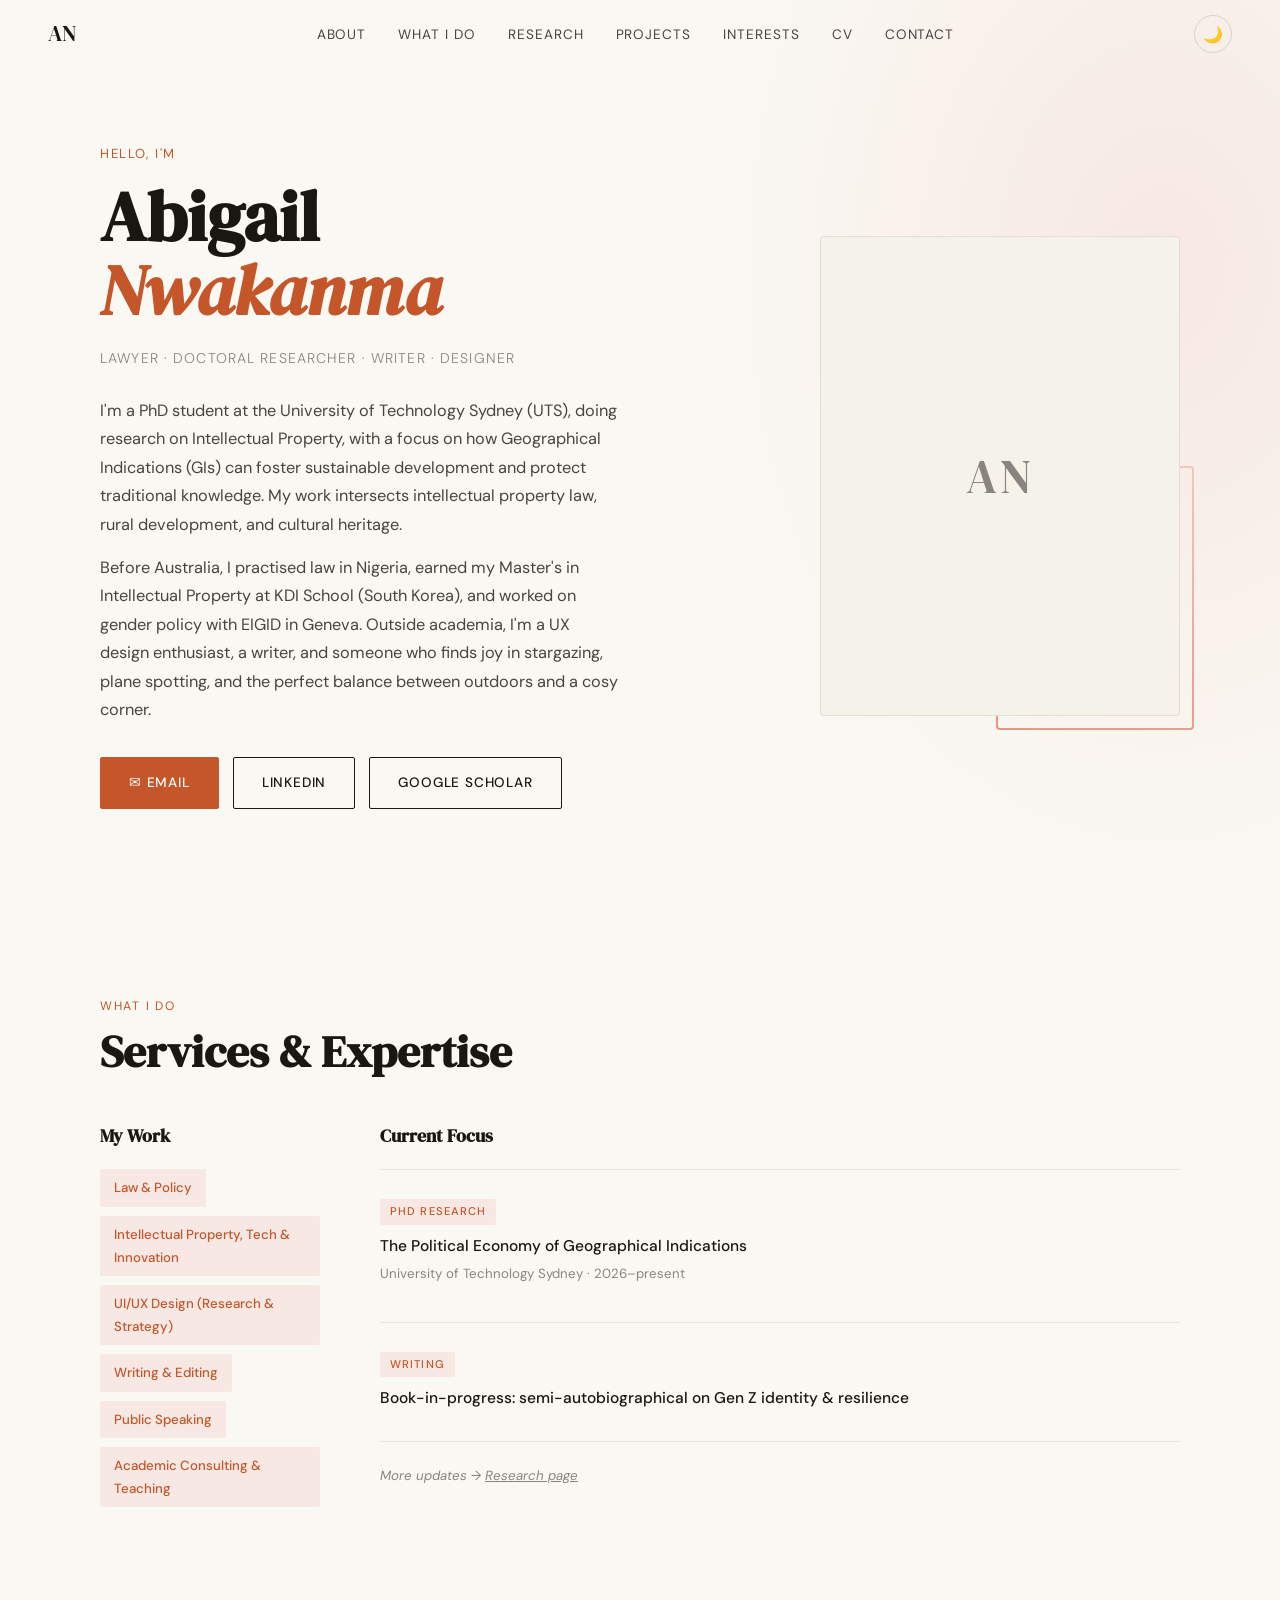
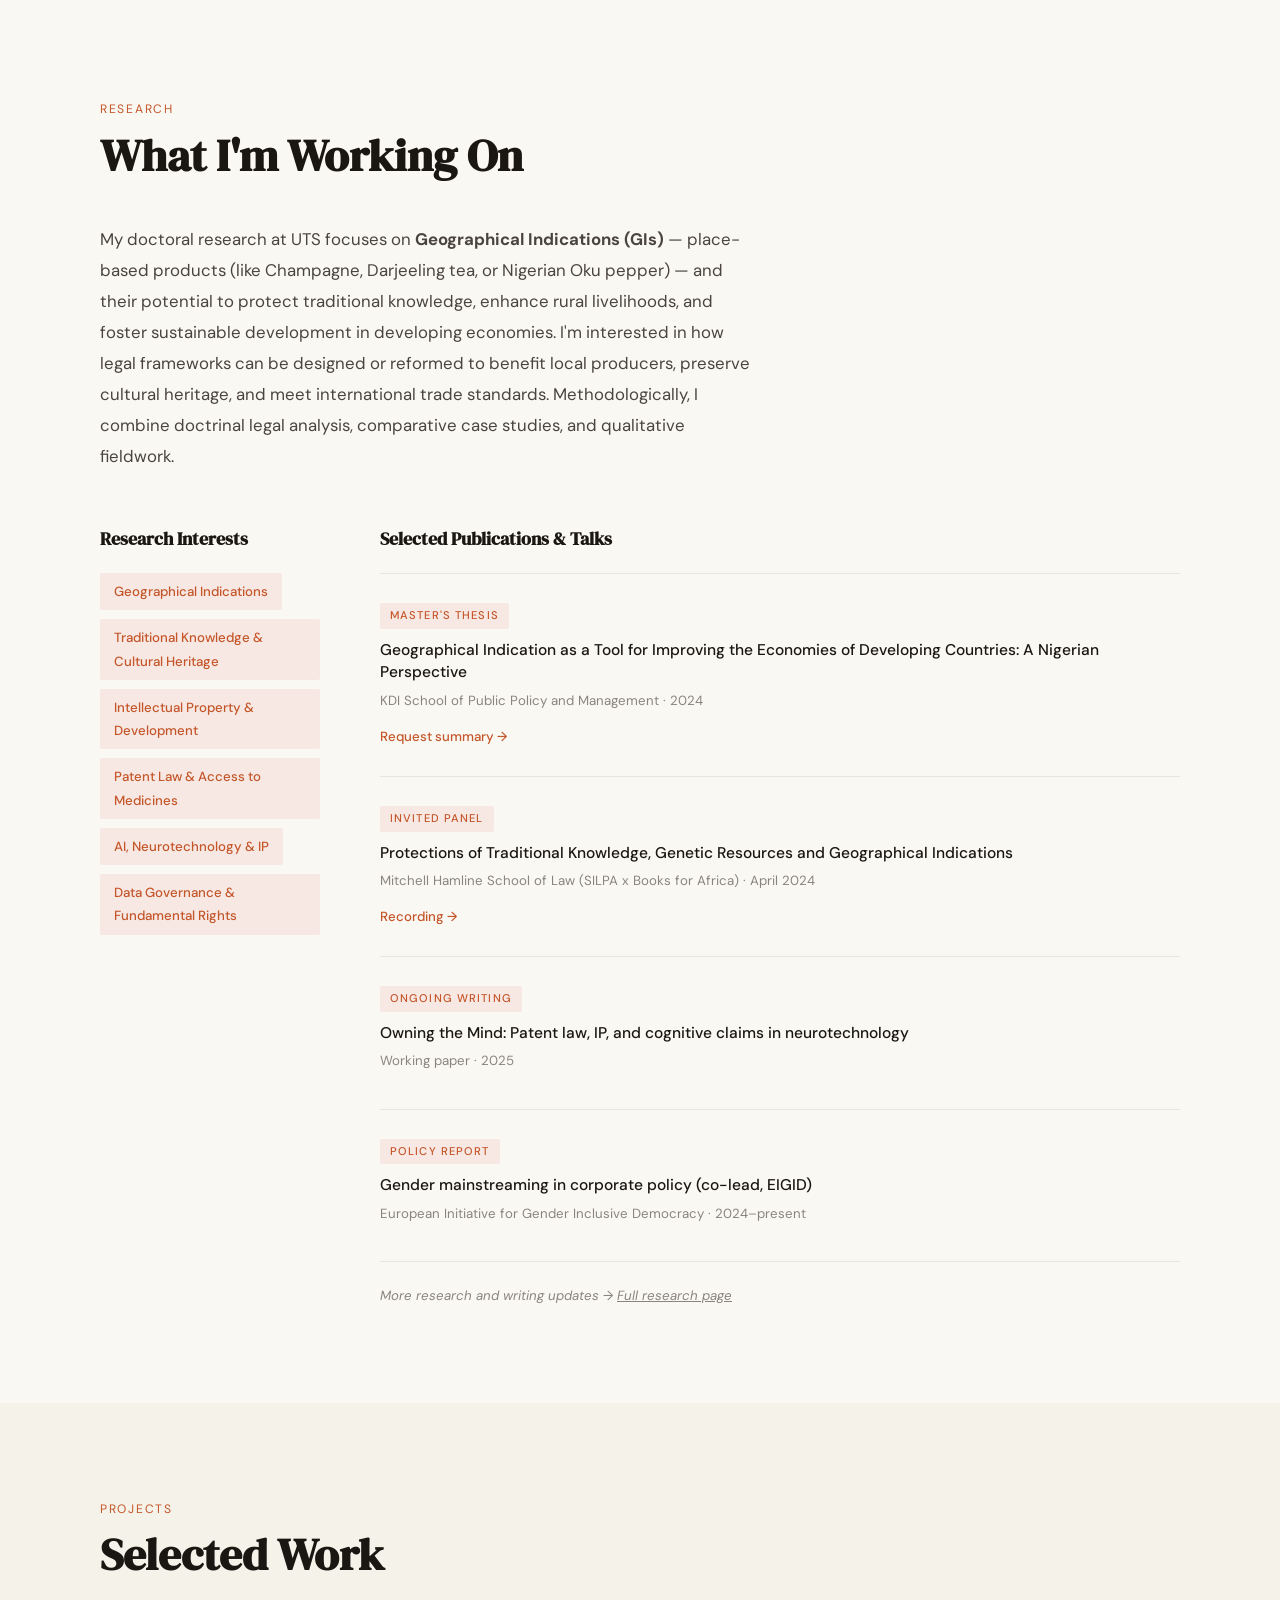
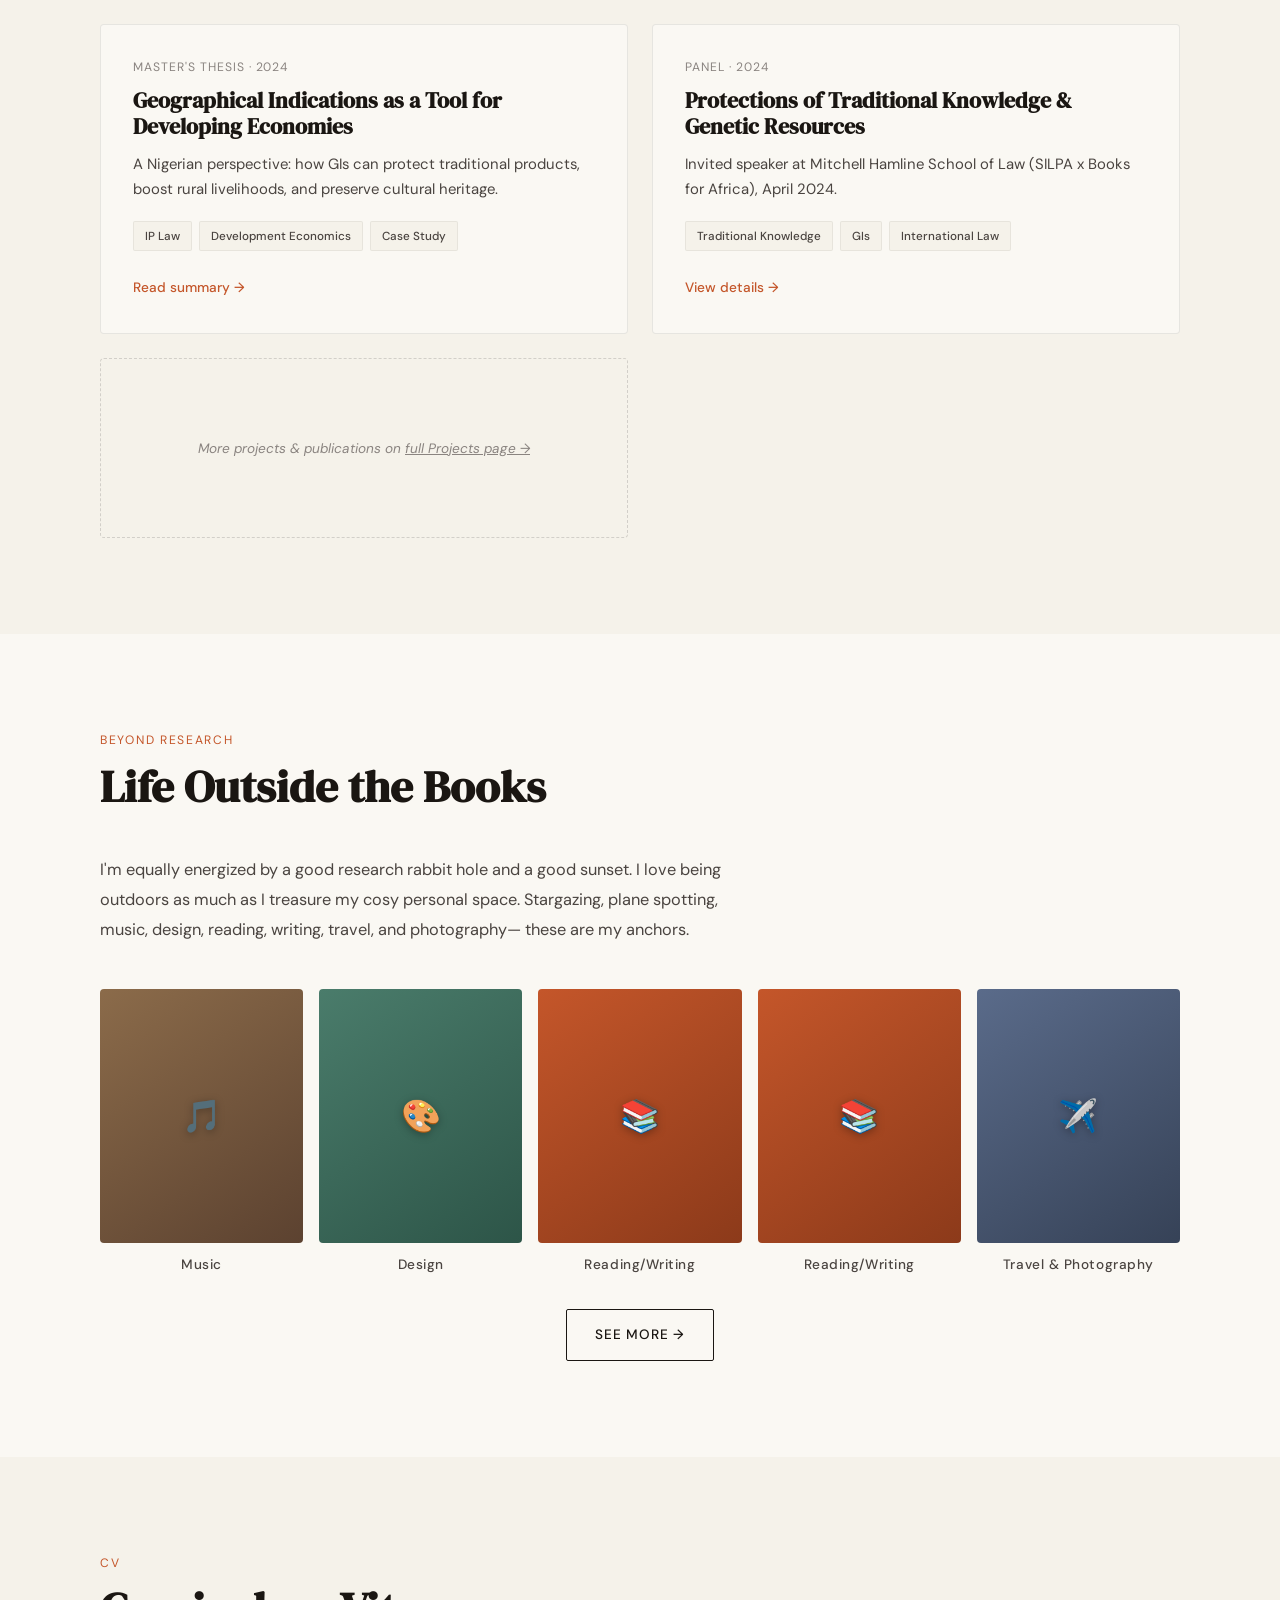
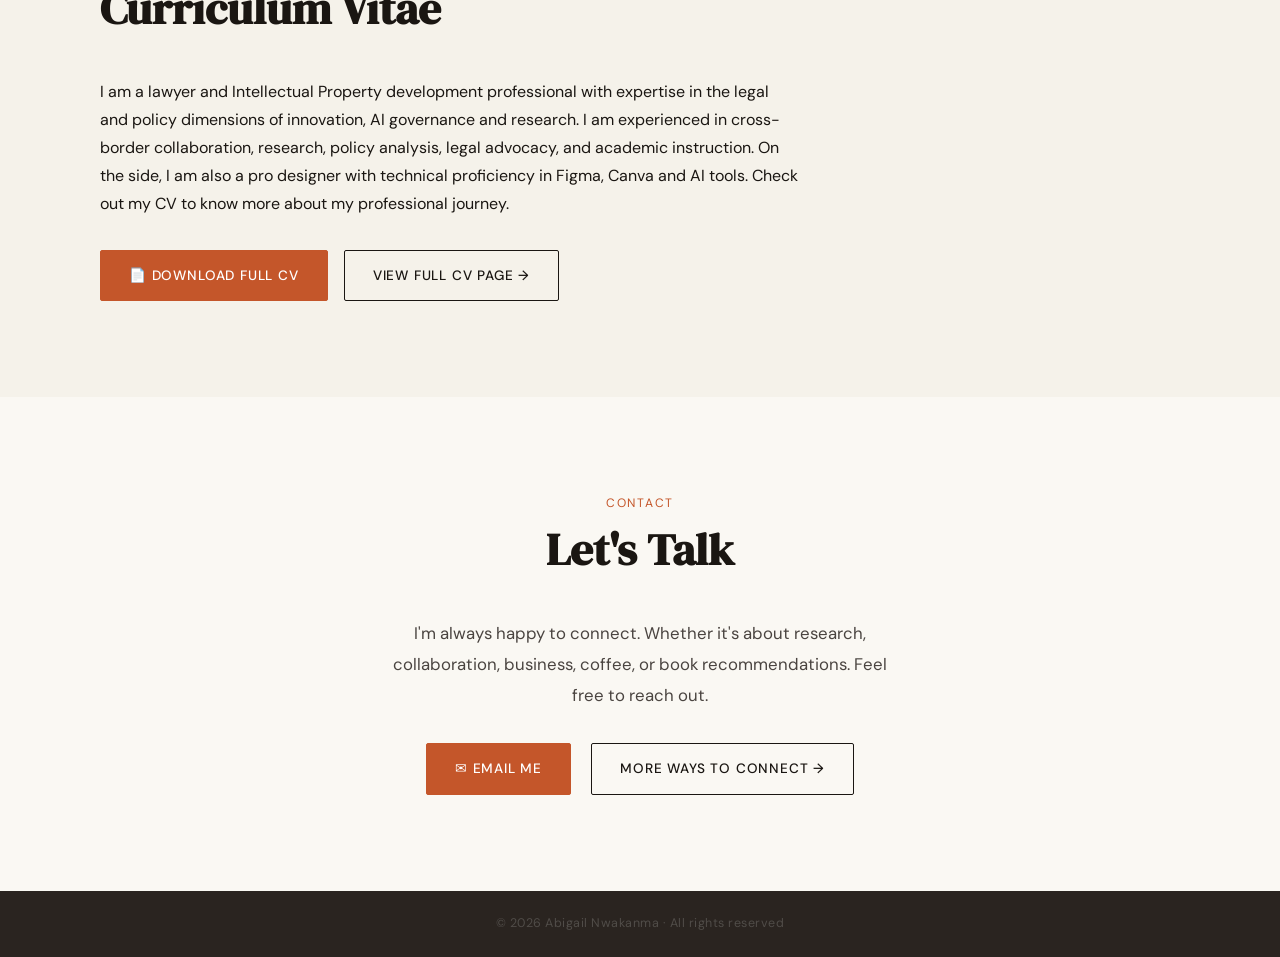
==== index.html @ 2a49f912 "Update index.html" ====
<!DOCTYPE html>
<html lang="en">
<head>
  <meta charset="UTF-8" />
  <meta name="viewport" content="width=device-width, initial-scale=1.0" />
  <title>Abigail Nwakanma</title>
  <meta name="description" content="Abigail Nwakanma — Lawyer and PhD Researcher at University of Technology Sydney.">
  <link rel="stylesheet" href="style.css" />
  <link href="https://fonts.googleapis.com/css2?family=DM+Serif+Display:ital@0;1&family=DM+Sans:wght@300;400;500&display=swap" rel="stylesheet" />
</head>
<body>

  <nav id="navbar">
    <a href="index.html" class="nav-logo">AN</a>
    <ul class="nav-links">
      <li><a href="#about">About</a></li>
      <li><a href="#services">What I Do</a></li>
      <li><a href="#research">Research</a></li>
      <li><a href="#projects">Projects</a></li>
      <li><a href="#interests">Interests</a></li>
      <li><a href="#cv">CV</a></li>
      <li><a href="#contact">Contact</a></li>
    </ul>
    <div class="nav-right">
      <button class="theme-toggle" id="themeToggle" aria-label="Toggle dark mode">
        <span class="theme-icon" id="themeIcon">🌙</span>
      </button>
      <button class="nav-toggle" aria-label="Open menu" onclick="toggleMenu()">
        <span></span><span></span><span></span>
      </button>
    </div>
  </nav>

  <div class="mobile-menu" id="mobileMenu">
    <a href="#about" onclick="toggleMenu()">About</a>
    <a href="#services" onclick="toggleMenu()">What I Do</a>
    <a href="#research" onclick="toggleMenu()">Research</a>
    <a href="#projects" onclick="toggleMenu()">Projects</a>
    <a href="#interests" onclick="toggleMenu()">Interests</a>
    <a href="#cv" onclick="toggleMenu()">CV</a>
    <a href="#contact" onclick="toggleMenu()">Contact</a>
  </div>

  <!-- HERO / ABOUT -->
  <section id="about" class="hero">
    <div class="hero-inner">
      <div class="hero-text">
        <span class="hero-greeting">Hello, I'm</span>
        <h1 class="hero-name">Abigail<br><em>Nwakanma</em></h1>
        <p class="hero-roles">Lawyer · Doctoral Researcher · Writer · Designer</p>
        <p class="hero-bio">
          I'm a PhD student at the University of Technology Sydney (UTS), doing research on 
          Intellectual Property, with a focus on how Geographical Indications (GIs) can foster sustainable
          development and protect traditional knowledge. My work intersects intellectual property law, 
          rural development, and cultural heritage.
        </p>
        <p class="hero-bio">
          Before Australia, I practised law in Nigeria, earned my Master's in Intellectual Property
          at KDI School (South Korea), and worked on gender policy with EIGID in Geneva. 
          Outside academia, I'm a UX design enthusiast, a writer, and someone who finds joy in 
          stargazing, plane spotting, and the perfect balance between outdoors and a cosy corner.
        </p>
        <div class="hero-cta">
          <a href="mailto:abigailnwakanma5@gmail.com" class="btn-primary">✉ Email</a>
          <a href="https://www.linkedin.com/in/abigail-nwakanma" target="_blank" class="btn-secondary">LinkedIn</a>
          <a href="https://scholar.google.com" target="_blank" class="btn-secondary">Google Scholar</a>
        </div>
      </div>
      <div class="hero-photo">
        <div class="photo-frame">
          <img src="images/profile.jpg" alt="Abigail Nwakanma" onerror="this.style.display='none'" />
          <div class="photo-placeholder">AN</div>
        </div>
        <div class="photo-accent"></div>
      </div>
    </div>
  </section>

  <!-- WHAT I DO (SERVICES) -->
  <section id="services" class="section fade-in">
    <div class="container">
      <div class="section-label">What I Do</div>
      <h2 class="section-title">Services &amp; Expertise</h2>
      <div class="research-grid">
        <div class="research-interests">
          <h3>My Work</h3>
          <ul class="tag-list">
            <li>Law &amp; Policy</li>
            <li>Intellectual Property, Tech &amp; Innovation</li>
            <li>UI/UX Design (Research &amp; Strategy)</li>
            <li>Writing &amp; Editing</li>
            <li>Public Speaking</li>
            <li>Academic Consulting &amp; Teaching</li>
          </ul>
        </div>
        <div class="publications">
          <h3>Current Focus</h3>
          <div class="pub-item">
            <span class="pub-type">PhD Research</span>
            <h4>The Political Economy of Geographical Indications</h4>
            <p class="pub-meta">University of Technology Sydney · 2026–present</p>
          </div>
          <div class="pub-item">
            <span class="pub-type">Writing</span>
            <h4>Book-in-progress: semi-autobiographical on Gen Z identity &amp; resilience</h4>
          </div>
          <p class="pub-note">More updates → <a href="research.html">Research page</a></p>
        </div>
      </div>
    </div>
  </section>

  <!-- RESEARCH -->
  <section id="research" class="section fade-in">
    <div class="container">
      <div class="section-label">Research</div>
      <h2 class="section-title">What I'm Working On</h2>
      <div class="research-intro">
        <p>My doctoral research at UTS focuses on <strong>Geographical Indications (GIs)</strong> — place-based products (like Champagne, Darjeeling tea, or Nigerian Oku pepper) — and their potential to protect traditional knowledge, enhance rural livelihoods, and foster sustainable development in developing economies.
          I'm interested in how legal frameworks can be designed or reformed to benefit local producers, preserve cultural heritage, and meet international trade standards. Methodologically, I combine doctrinal legal analysis, comparative case studies, and qualitative fieldwork.</p>
      </div>
      <div class="research-grid">
        <div class="research-interests">
          <h3>Research Interests</h3>
          <ul class="tag-list">
            <li>Geographical Indications</li>
            <li>Traditional Knowledge & Cultural Heritage</li>
            <li>Intellectual Property & Development</li>
            <li>Patent Law & Access to Medicines</li>
            <li>AI, Neurotechnology & IP</li>
            <li>Data Governance & Fundamental Rights</li>
          </ul>
        </div>
        <div class="publications">
          <h3>Selected Publications & Talks</h3>
          <div class="pub-item">
            <span class="pub-type">Master's Thesis</span>
            <h4>Geographical Indication as a Tool for Improving the Economies of Developing Countries: A Nigerian Perspective</h4>
            <p class="pub-meta">KDI School of Public Policy and Management · 2024</p>
            <a href="#" class="pub-link">Request summary →</a>
          </div>
          <div class="pub-item">
            <span class="pub-type">Invited Panel</span>
            <h4>Protections of Traditional Knowledge, Genetic Resources and Geographical Indications</h4>
            <p class="pub-meta">Mitchell Hamline School of Law (SILPA x Books for Africa) · April 2024</p>
            <a href="#" class="pub-link">Recording →</a>
          </div>
          <div class="pub-item">
            <span class="pub-type">Ongoing Writing</span>
            <h4>Owning the Mind: Patent law, IP, and cognitive claims in neurotechnology</h4>
            <p class="pub-meta">Working paper · 2025</p>
          </div>
          <div class="pub-item">
            <span class="pub-type">Policy Report</span>
            <h4>Gender mainstreaming in corporate policy (co-lead, EIGID)</h4>
            <p class="pub-meta">European Initiative for Gender Inclusive Democracy · 2024–present</p>
          </div>
          <p class="pub-note">More research and writing updates → <a href="research.html">Full research page</a></p>
        </div>
      </div>
    </div>
  </section>

  <!-- PROJECTS -->
  <section id="projects" class="section section-alt fade-in">
    <div class="container">
      <div class="section-label">Projects</div>
      <h2 class="section-title">Selected Work</h2>
      <div class="projects-grid">
        <div class="project-card">
          <div class="project-meta">Master's Thesis · 2024</div>
          <h3 class="project-title">Geographical Indications as a Tool for Developing Economies</h3>
          <p class="project-desc">A Nigerian perspective: how GIs can protect traditional products, boost rural livelihoods, and preserve cultural heritage.</p>
          <div class="project-tags"><span>IP Law</span><span>Development Economics</span><span>Case Study</span></div>
          <a href="projects.html" class="project-link">Read summary →</a>
        </div>
        <div class="project-card">
          <div class="project-meta">Panel · 2024</div>
          <h3 class="project-title">Protections of Traditional Knowledge &amp; Genetic Resources</h3>
          <p class="project-desc">Invited speaker at Mitchell Hamline School of Law (SILPA x Books for Africa), April 2024.</p>
          <div class="project-tags"><span>Traditional Knowledge</span><span>GIs</span><span>International Law</span></div>
          <a href="projects.html" class="project-link">View details →</a>
        </div>
        <div class="project-card project-card-ghost">
          <div class="project-ghost-inner">More projects & publications on <a href="projects.html">full Projects page →</a></div>
        </div>
      </div>
    </div>
  </section>

  <!-- INTERESTS (4 cards + See more button) -->
  <section id="interests" class="section fade-in">
    <div class="container">
      <div class="section-label">Beyond Research</div>
      <h2 class="section-title">Life Outside the Books</h2>
      <p class="beyond-intro">
        I'm equally energized by a good research rabbit hole and a good sunset. 
        I love being outdoors as much as I treasure my cosy personal space. 
        Stargazing, plane spotting, music, design, reading, writing, travel, and photography— 
        these are my anchors.
      </p>
      <div class="interests-grid" style="margin-top: 32px;">
        <a href="interests.html" class="interest-card">
          <div class="interest-img" style="background: linear-gradient(145deg,#8B6B4A,#5C4230);"><span class="interest-emoji">🎵</span></div>
          <span class="interest-label">Music</span>
        </a>
        <a href="interests.html" class="interest-card">
          <div class="interest-img" style="background: linear-gradient(145deg,#4A7C6B,#2D5548);"><span class="interest-emoji">🎨</span></div>
          <span class="interest-label">Design</span>
        </a>
        <a href="interests.html" class="interest-card">
          <div class="interest-img" style="background: linear-gradient(145deg,#C4562A,#8C3A1A);"><span class="interest-emoji">📚</span></div>
          <span class="interest-label">Reading/Writing</span>
        </a>
        <a href="interests.html" class="interest-card">
          <div class="interest-img" style="background: linear-gradient(145deg,#C4562A,#8C3A1A);"><span class="interest-emoji">📚</span></div>
          <span class="interest-label">Reading/Writing</span>
        </a>
        <a href="interests.html" class="interest-card">
          <div class="interest-img" style="background: linear-gradient(145deg,#5A6B8A,#364257);"><span class="interest-emoji">✈️</span></div>
          <span class="interest-label">Travel &amp; Photography</span>
        </a>
      </div>
      <div style="text-align: center; margin-top: 32px;">
        <a href="interests.html" class="btn-secondary">See more →</a>
      </div>
    </div>
  </section>

  <!-- CV SECTION (with constrained text, left-aligned) -->
  <section id="cv" class="section section-alt fade-in">
    <div class="container">
      <div class="section-label">CV</div>
      <h2 class="section-title">Curriculum Vitae</h2>
      <div style="max-width: 700px;">
        <p>I am a lawyer and Intellectual Property development professional with expertise in the legal and policy dimensions of innovation, AI governance and research. I am experienced in cross-border collaboration, research, policy analysis, legal advocacy, and academic instruction. On the side, I am also a pro designer with technical proficiency in Figma, Canva and AI tools. Check out my CV to know more about my professional journey.</p>
      </div>
      <div style="display:flex; gap:16px; flex-wrap:wrap; margin-top: 32px;">
        <a href="Nwakanma_Abigail_Comprehensive Academic CV.pdf" class="btn-primary" target="_blank">📄 Download Full CV</a>
        <a href="cv.html" class="btn-secondary">View Full CV page →</a>
      </div>
    </div>
  </section>

  <!-- CONTACT (simplified: Email button + See more) -->
  <section id="contact" class="section fade-in">
    <div class="container" style="max-width: 700px; text-align: center;">
      <div class="section-label">Contact</div>
      <h2 class="section-title">Let's Talk</h2>
      <p class="contact-intro" style="color: var(--ink-soft); max-width: 500px; margin: 0 auto 32px auto;">
        I'm always happy to connect. Whether it's about research, collaboration, business, coffee, or book recommendations.
        Feel free to reach out.
      </p>
      <div style="display: flex; gap: 20px; justify-content: center; flex-wrap: wrap;">
        <a href="mailto:abigailnwakanma5@gmail.com" class="btn-primary">✉ Email me</a>
        <a href="contact.html" class="btn-secondary">More ways to connect →</a>
      </div>
    </div>
  </section>

  <footer>
    <p>© 2026 Abigail Nwakanma · All rights reserved</p>
  </footer>

  <script src="script.js"></script>
</body>
</html>
---- style.css ----
/* =====================================================
   Abigail Nwakanma — Personal Website
   Style: Refined editorial, warm & confident
   Fonts: DM Serif Display + DM Sans
   ===================================================== */

/* --- Reset & Variables --- */
*, *::before, *::after { box-sizing: border-box; margin: 0; padding: 0; }

:root {
  --cream:        #FAF8F3;
  --warm-white:   #F5F2EA;
  --ink:          #1A1612;
  --ink-soft:     #4A4440;
  --ink-muted:    #8A8480;
  --accent:       #C4562A;
  --accent-light: #E8856A;
  --accent-pale:  #F7E8E3;
  --dark:         #16120F;
  --dark-soft:    #2A2420;
  --font-display: 'DM Serif Display', Georgia, serif;
  --font-body:    'DM Sans', sans-serif;
  --max-w:        1080px;
  --nav-h:        68px;
  --side-pad:     48px;
}

html { scroll-behavior: smooth; }

body {
  font-family: var(--font-body);
  background: var(--cream);
  color: var(--ink);
  font-size: 16px;
  line-height: 1.75;
  -webkit-font-smoothing: antialiased;
}

img { display: block; max-width: 100%; }
a   { color: inherit; }

/* --- Navigation --- */
#navbar {
  position: fixed;
  top: 0; left: 0; right: 0;
  height: var(--nav-h);
  display: flex;
  align-items: center;
  justify-content: space-between;
  padding: 0 var(--side-pad);
  z-index: 200;
  transition: background .3s, box-shadow .3s;
}
#navbar.scrolled {
  background: rgba(250,248,243,0.96);
  backdrop-filter: blur(8px);
  box-shadow: 0 1px 0 rgba(0,0,0,0.08);
}

.nav-logo {
  font-family: var(--font-display);
  font-size: 1.35rem;
  color: var(--ink);
  text-decoration: none;
  letter-spacing: .02em;
  flex-shrink: 0;
}

.nav-links {
  list-style: none;
  display: flex;
  gap: 32px;
}
.nav-links a {
  text-decoration: none;
  color: var(--ink-soft);
  font-size: .85rem;
  font-weight: 400;
  letter-spacing: .07em;
  text-transform: uppercase;
  transition: color .2s;
}
.nav-links a:hover { color: var(--accent); }

/* nav-right groups theme toggle + hamburger */
.nav-right {
  display: flex;
  align-items: center;
  gap: 8px;
}

/* Theme toggle button */
.theme-toggle {
  background: none;
  border: 1px solid rgba(0,0,0,0.12);
  border-radius: 20px;
  width: 38px;
  height: 38px;
  display: flex;
  align-items: center;
  justify-content: center;
  cursor: pointer;
  font-size: 1rem;
  transition: border-color .2s, background .2s, transform .2s;
  flex-shrink: 0;
}
.theme-toggle:hover {
  border-color: var(--accent);
  background: var(--accent-pale);
  transform: rotate(12deg);
}

/* Hamburger button */
.nav-toggle {
  display: none;
  flex-direction: column;
  gap: 5px;
  background: none;
  border: none;
  cursor: pointer;
  padding: 4px;
}
.nav-toggle span {
  display: block;
  width: 22px;
  height: 2px;
  background: var(--ink);
  border-radius: 2px;
  transition: transform .2s, opacity .2s;
}

/* Mobile dropdown */
.mobile-menu {
  display: none;
  position: fixed;
  top: var(--nav-h);
  left: 0; right: 0;
  background: rgba(250,248,243,0.98);
  backdrop-filter: blur(8px);
  padding: 20px var(--side-pad) 28px;
  border-bottom: 1px solid rgba(0,0,0,0.08);
  z-index: 199;
  flex-direction: column;
  gap: 18px;
  box-shadow: 0 8px 24px rgba(0,0,0,0.06);
}
.mobile-menu.open { display: flex; }
.mobile-menu a {
  text-decoration: none;
  color: var(--ink);
  font-size: 1rem;
  font-weight: 400;
  letter-spacing: .06em;
  text-transform: uppercase;
}

/* --- Hero --- */
.hero {
  min-height: 100vh;
  padding: calc(var(--nav-h) + 64px) var(--side-pad) 80px;
  display: flex;
  flex-direction: column;
  justify-content: center;
  position: relative;
  overflow: hidden;
}
.hero::before {
  content: '';
  position: absolute;
  top: 0; right: 0;
  width: 45%;
  height: 100%;
  background: radial-gradient(ellipse at 80% 30%, var(--accent-pale) 0%, transparent 68%);
  pointer-events: none;
}

.hero-inner {
  max-width: var(--max-w);
  margin: 0 auto;
  width: 100%;
  display: grid;
  grid-template-columns: 1fr 360px;
  gap: 72px;
  align-items: center;
  position: relative;
}

.hero-greeting {
  display: block;
  font-size: .82rem;
  font-weight: 400;
  letter-spacing: .12em;
  text-transform: uppercase;
  color: var(--accent);
  margin-bottom: 14px;
}
.hero-name {
  font-family: var(--font-display);
  font-size: clamp(2.8rem, 5.5vw, 5rem);
  line-height: 1.05;
  color: var(--ink);
  margin-bottom: 18px;
}
.hero-name em {
  font-style: italic;
  color: var(--accent);
}
.hero-roles {
  font-size: .88rem;
  font-weight: 300;
  letter-spacing: .08em;
  text-transform: uppercase;
  color: var(--ink-muted);
  margin-bottom: 26px;
}
.hero-bio {
  font-size: 1.02rem;
  color: var(--ink-soft);
  max-width: 520px;
  margin-bottom: 14px;
}
.hero-cta {
  display: flex;
  gap: 14px;
  margin-top: 32px;
  flex-wrap: wrap;
}

.btn-primary, .btn-secondary {
  display: inline-block;
  padding: 13px 28px;
  font-family: var(--font-body);
  font-size: .85rem;
  font-weight: 500;
  letter-spacing: .06em;
  text-transform: uppercase;
  text-decoration: none;
  border-radius: 2px;
  transition: background .2s, color .2s, transform .2s;
  white-space: nowrap;
}
.btn-primary {
  background: var(--accent);
  color: #fff;
  border: 1px solid var(--accent);
}
.btn-primary:hover  { background: var(--ink); border-color: var(--ink); transform: translateY(-1px); }
.btn-secondary {
  background: transparent;
  color: var(--ink);
  border: 1px solid var(--ink);
}
.btn-secondary:hover { background: var(--ink); color: var(--cream); transform: translateY(-1px); }

/* Photo */
.hero-photo { position: relative; }
.photo-frame {
  width: 100%;
  aspect-ratio: 3/4;
  border-radius: 4px;
  overflow: hidden;
  background: var(--warm-white);
  border: 1px solid rgba(0,0,0,0.08);
  position: relative;
}
.photo-frame img {
  width: 100%; height: 100%;
  object-fit: cover;
  position: absolute; inset: 0;
}
.photo-placeholder {
  position: absolute; inset: 0;
  display: flex;
  align-items: center;
  justify-content: center;
  font-family: var(--font-display);
  font-size: 3rem;
  color: var(--ink-muted);
  letter-spacing: .06em;
}
.photo-accent {
  position: absolute;
  bottom: -14px; right: -14px;
  width: 55%; height: 55%;
  border: 2px solid var(--accent-light);
  border-radius: 4px;
  z-index: -1;
  pointer-events: none;
}

/* --- Sections shared --- */
.section     { padding: 96px var(--side-pad); }
.section-alt { background: var(--warm-white); }
.section-dark{ background: var(--dark); }

.container {
  max-width: var(--max-w);
  margin: 0 auto;
  width: 100%;
}

.section-label {
  font-size: .76rem;
  font-weight: 400;
  letter-spacing: .14em;
  text-transform: uppercase;
  color: var(--accent);
  margin-bottom: 10px;
}
.section-label.light { color: var(--accent-light); }

.section-title {
  font-family: var(--font-display);
  font-size: clamp(1.9rem, 3.5vw, 3rem);
  line-height: 1.1;
  margin-bottom: 44px;
  color: var(--ink);
}
.section-title.light { color: var(--cream); }

/* --- Research --- */
.research-intro p {
  font-size: 1.05rem;
  color: var(--ink-soft);
  max-width: 660px;
  margin-bottom: 52px;
  line-height: 1.85;
}
.research-grid {
  display: grid;
  grid-template-columns: 220px 1fr;
  gap: 60px;
  align-items: start;
}
.research-interests h3,
.publications h3 {
  font-family: var(--font-display);
  font-size: 1.1rem;
  margin-bottom: 18px;
  color: var(--ink);
}
.tag-list {
  list-style: none;
  display: flex;
  flex-direction: column;
  gap: 9px;
}
.tag-list li {
  display: inline-block;
  padding: 7px 14px;
  background: var(--accent-pale);
  color: var(--accent);
  font-size: .83rem;
  font-weight: 500;
  border-radius: 2px;
  width: fit-content;
}
.pub-item {
  padding: 26px 0;
  border-bottom: 1px solid rgba(0,0,0,0.08);
}
.pub-item:first-of-type { border-top: 1px solid rgba(0,0,0,0.08); }
.pub-type {
  display: inline-block;
  font-size: .7rem;
  font-weight: 500;
  letter-spacing: .1em;
  text-transform: uppercase;
  color: var(--accent);
  background: var(--accent-pale);
  padding: 3px 10px;
  border-radius: 2px;
  margin-bottom: 10px;
}
.pub-item h4 {
  font-size: .97rem;
  font-weight: 500;
  margin-bottom: 5px;
  line-height: 1.45;
}
.pub-meta  { font-size: .83rem; color: var(--ink-muted); margin-bottom: 10px; }
.pub-link  { font-size: .83rem; color: var(--accent); text-decoration: none; font-weight: 500; transition: color .2s; }
.pub-link:hover { color: var(--ink); }
.pub-note  { font-size: .83rem; color: var(--ink-muted); font-style: italic; margin-top: 22px; }

/* --- Projects --- */
.projects-grid {
  display: grid;
  grid-template-columns: repeat(2, 1fr);
  gap: 24px;
}
.project-card {
  background: var(--cream);
  border: 1px solid rgba(0,0,0,0.08);
  border-radius: 4px;
  padding: 32px;
  transition: transform .25s, box-shadow .25s;
}
.project-card:hover {
  transform: translateY(-4px);
  box-shadow: 0 14px 40px rgba(0,0,0,0.08);
}
.project-meta  { font-size: .76rem; letter-spacing: .08em; text-transform: uppercase; color: var(--ink-muted); margin-bottom: 10px; }
.project-title { font-family: var(--font-display); font-size: 1.35rem; line-height: 1.2; margin-bottom: 12px; color: var(--ink); }
.project-desc  { font-size: .93rem; color: var(--ink-soft); line-height: 1.72; margin-bottom: 18px; }
.project-tags  { display: flex; flex-wrap: wrap; gap: 7px; margin-bottom: 22px; }
.project-tags span {
  font-size: .73rem;
  font-weight: 500;
  padding: 4px 11px;
  background: var(--warm-white);
  color: var(--ink-soft);
  border-radius: 2px;
  border: 1px solid rgba(0,0,0,0.06);
}
.project-link { font-size: .85rem; color: var(--accent); text-decoration: none; font-weight: 500; transition: color .2s; }
.project-link:hover { color: var(--ink); }
.project-card-ghost {
  border: 1px dashed rgba(0,0,0,0.14);
  background: transparent;
  display: flex; align-items: center; justify-content: center;
  min-height: 180px;
}
.project-card-ghost:hover { transform: none; box-shadow: none; }
.project-ghost-inner { font-size: .85rem; color: var(--ink-muted); font-style: italic; }

/* --- Beyond Research --- */
.beyond-intro {
  font-size: 1.02rem;
  color: var(--ink-soft);
  max-width: 660px;
  line-height: 1.85;
  margin-bottom: 14px;
}
.beyond-intro:last-of-type { margin-bottom: 44px; }

.interests-grid {
  display: grid;
  grid-template-columns: repeat(5, 1fr);
  gap: 16px;
}

.interest-card {
  text-decoration: none;
  color: var(--ink);
  display: flex;
  flex-direction: column;
  gap: 10px;
  transition: transform .25s;
}
.interest-card:hover { transform: translateY(-4px); }

.interest-img {
  position: relative;
  width: 100%;
  aspect-ratio: 4/5;
  border-radius: 4px;
  overflow: hidden;
  display: flex;
  align-items: center;
  justify-content: center;
}
.interest-img img {
  position: absolute; inset: 0;
  width: 100%; height: 100%;
  object-fit: cover;
  transition: transform .4s;
}
.interest-card:hover .interest-img img { transform: scale(1.04); }

.interest-emoji {
  font-size: 2rem;
  line-height: 1;
  position: relative;
  z-index: 1;
  filter: drop-shadow(0 2px 4px rgba(0,0,0,.3));
  transition: opacity .3s;
}
.interest-img img:not([style*="display:none"]) ~ .interest-emoji { opacity: 0; }

.interest-label {
  font-size: .85rem;
  font-weight: 500;
  letter-spacing: .04em;
  text-align: center;
  color: var(--ink-soft);
}

/* --- Contact --- */
.contact-container { max-width: 600px; }
.contact-intro {
  font-size: 1.05rem;
  color: #B0A8A0;
  line-height: 1.85;
  margin-bottom: 44px;
}
.contact-links { display: flex; flex-direction: column; gap: 18px; margin-bottom: 44px; }
.contact-item {
  display: flex;
  align-items: center;
  gap: 14px;
  text-decoration: none;
  color: var(--cream);
  font-size: .97rem;
  font-weight: 300;
  letter-spacing: .02em;
  width: fit-content;
  transition: color .2s;
}
.contact-item:hover { color: var(--accent-light); }
.contact-icon {
  display: flex;
  align-items: center;
  justify-content: center;
  width: 38px; height: 38px;
  border: 1px solid rgba(255,255,255,0.15);
  border-radius: 2px;
  font-size: .85rem;
  flex-shrink: 0;
}
.contact-location {
  font-size: .85rem;
  color: #5A5450;
  border-top: 1px solid rgba(255,255,255,0.07);
  padding-top: 28px;
}
.contact-location strong { color: #8A8480; }

/* --- Footer --- */
footer {
  background: var(--dark-soft);
  text-align: center;
  padding: 22px var(--side-pad);
  font-size: .78rem;
  color: #504C48;
  letter-spacing: .04em;
}

/* --- Scroll Fade-In --- */
.fade-in {
  opacity: 0;
  transform: translateY(22px);
  transition: opacity .65s ease, transform .65s ease;
}
.fade-in.visible { opacity: 1; transform: translateY(0); }

/* =====================================================
   RESPONSIVE BREAKPOINTS
   ===================================================== */

@media (max-width: 960px) {
  :root { --side-pad: 36px; }
  .hero-inner { grid-template-columns: 1fr; gap: 40px; }
  .hero-photo { order: -1; max-width: 260px; margin: 0 auto; }
  .hero-bio { max-width: 100%; }
  .research-grid { grid-template-columns: 1fr; gap: 36px; }
  .interests-grid { grid-template-columns: repeat(3, 1fr); }
}

@media (max-width: 680px) {
  :root { --side-pad: 24px; --nav-h: 60px; }
  .nav-links { display: none; }
  .nav-toggle { display: flex; }
  .hero { padding-top: calc(var(--nav-h) + 40px); padding-bottom: 56px; }
  .hero-name { font-size: 2.6rem; }
  .hero-photo { max-width: 200px; }
  .hero-cta { flex-direction: column; }
  .btn-primary, .btn-secondary { text-align: center; width: 100%; max-width: 280px; }
  .section { padding-top: 72px; padding-bottom: 72px; }
  .projects-grid { grid-template-columns: 1fr; }
  .project-card { padding: 24px; }
  .interests-grid { grid-template-columns: repeat(2, 1fr); gap: 14px; }
}

@media (max-width: 400px) {
  :root { --side-pad: 18px; }
  .hero-name { font-size: 2.2rem; }
  .tag-list { flex-direction: row; flex-wrap: wrap; }
  .tag-list li { font-size: .78rem; }
  .interests-grid { grid-template-columns: repeat(2, 1fr); gap: 10px; }
}

/* =====================================================
   DARK MODE
   ===================================================== */

html.dark {
  --cream:        #1A1714;
  --warm-white:   #221F1B;
  --ink:          #F0EDE6;
  --ink-soft:     #C8C4BC;
  --ink-muted:    #7A7670;
  --accent:       #E8856A;
  --accent-light: #F0A88E;
  --accent-pale:  #2E1E17;
  --dark:         #111009;
  --dark-soft:    #1A1612;
}

html.dark #navbar.scrolled { background: rgba(26,23,20,0.96); }
html.dark .mobile-menu { background: rgba(26,23,20,0.98); }
html.dark .theme-toggle { border-color: rgba(255,255,255,0.12); }
html.dark .theme-toggle:hover { background: var(--accent-pale); border-color: var(--accent); }
html.dark .nav-toggle span { background: var(--ink); }
html.dark .hero::before { background: radial-gradient(ellipse at 80% 30%, rgba(200,80,40,0.12) 0%, transparent 68%); }
html.dark .btn-secondary { color: var(--ink); border-color: rgba(240,237,230,0.4); }
html.dark .btn-secondary:hover { background: var(--ink); color: var(--cream); }
html.dark .btn-primary:hover { background: var(--ink); border-color: var(--ink); }
html.dark .photo-frame { border-color: rgba(255,255,255,0.08); }
html.dark .pub-item { border-bottom-color: rgba(255,255,255,0.08); }
html.dark .pub-item:first-of-type { border-top-color: rgba(255,255,255,0.08); }
html.dark .project-card { border-color: rgba(255,255,255,0.08); }
html.dark .project-card:hover { box-shadow: 0 14px 40px rgba(0,0,0,0.4); }
html.dark .project-tags span { border-color: rgba(255,255,255,0.08); }
html.dark .project-card-ghost { border-color: rgba(255,255,255,0.1); }
html.dark .contact-intro { color: #8A8480; }
html.dark footer { color: #3A3630; }

html, body, #navbar, .mobile-menu,
.section, .hero, .project-card,
.theme-toggle, footer {
  transition: background-color .35s ease, color .35s ease, border-color .35s ease;
}
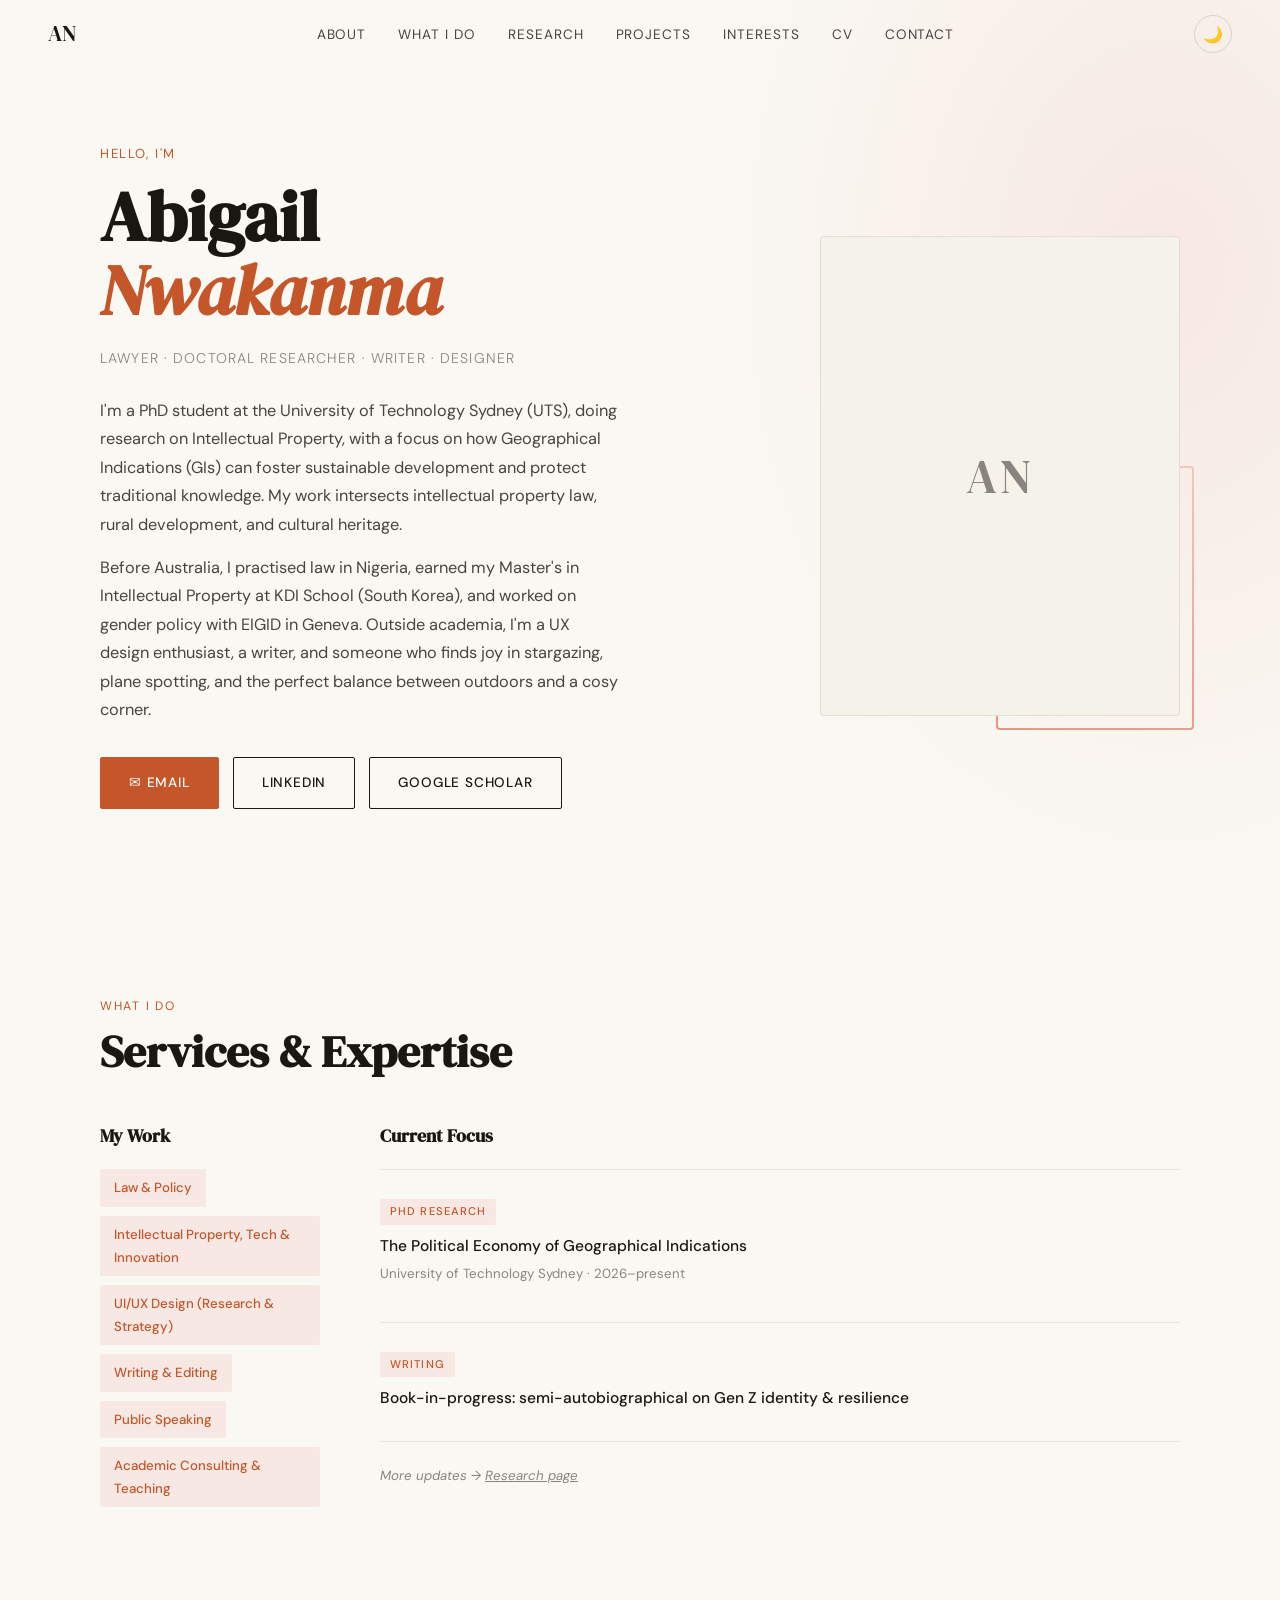
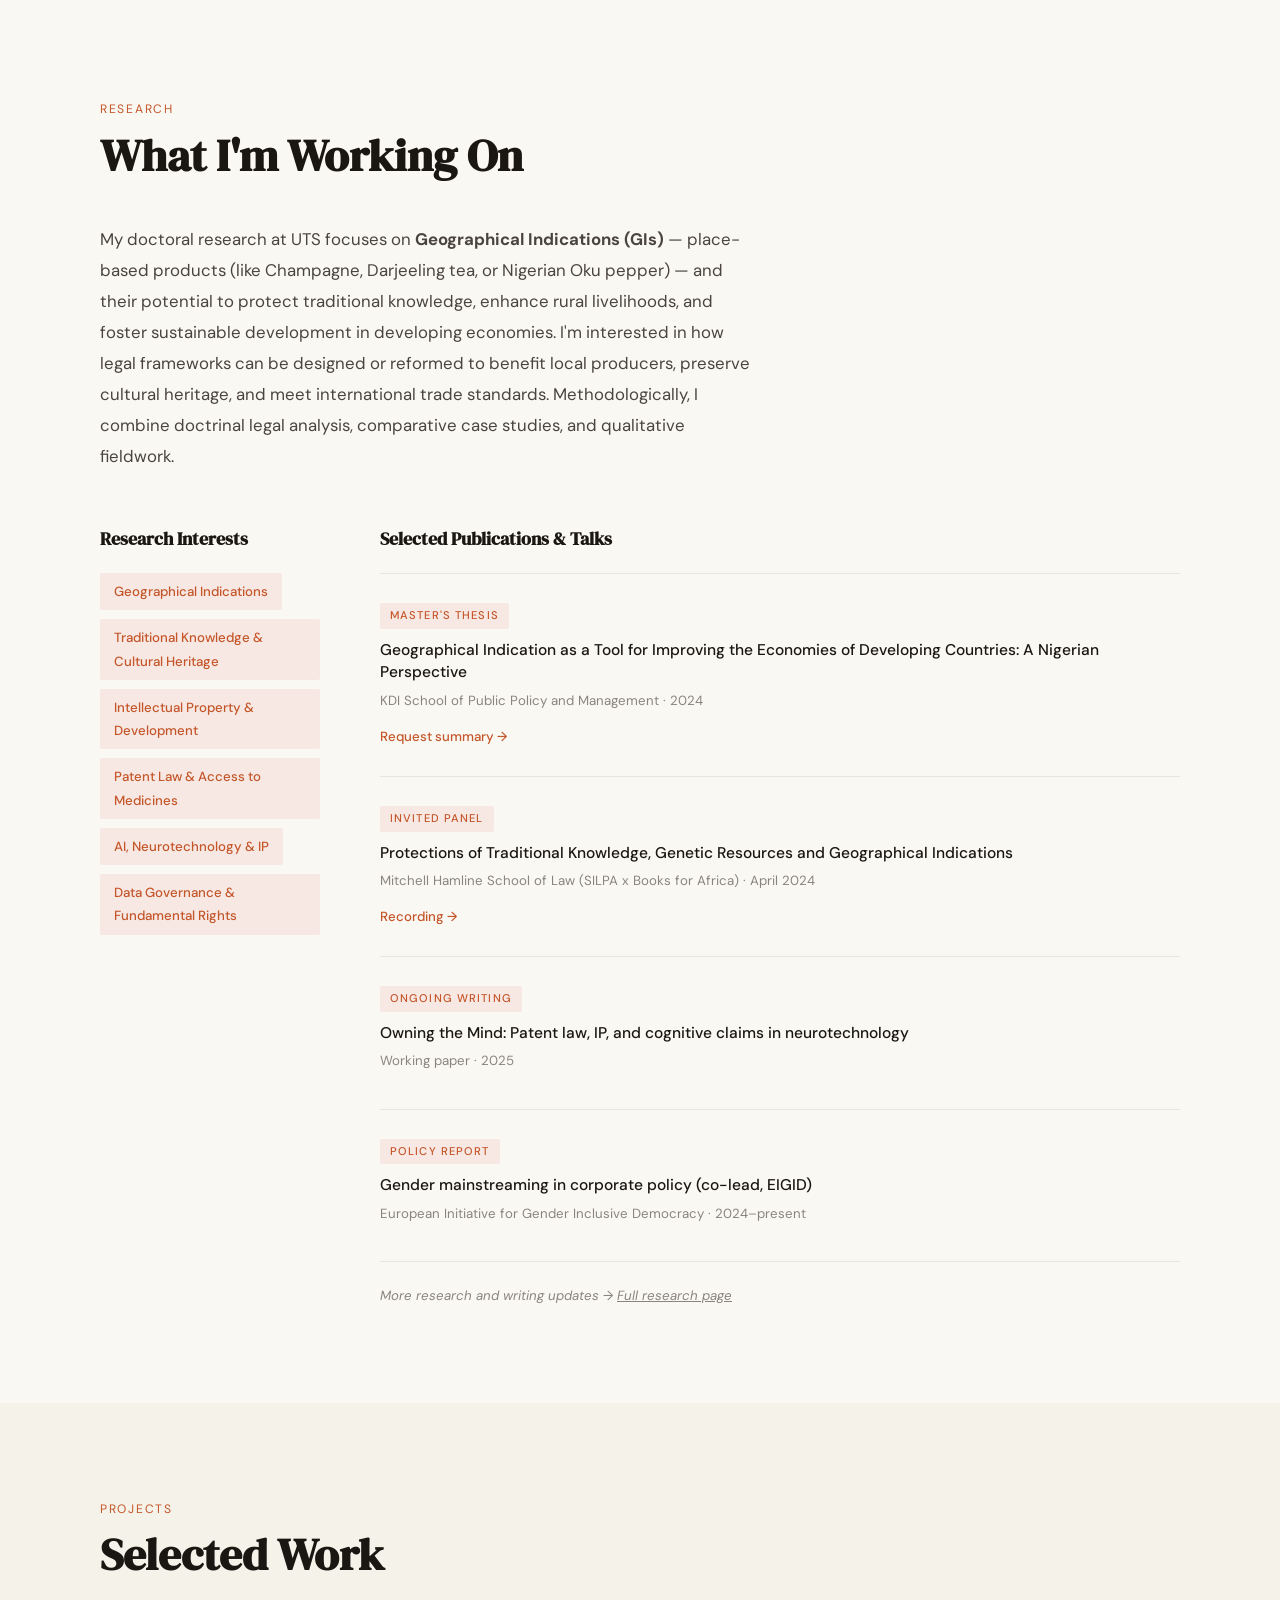
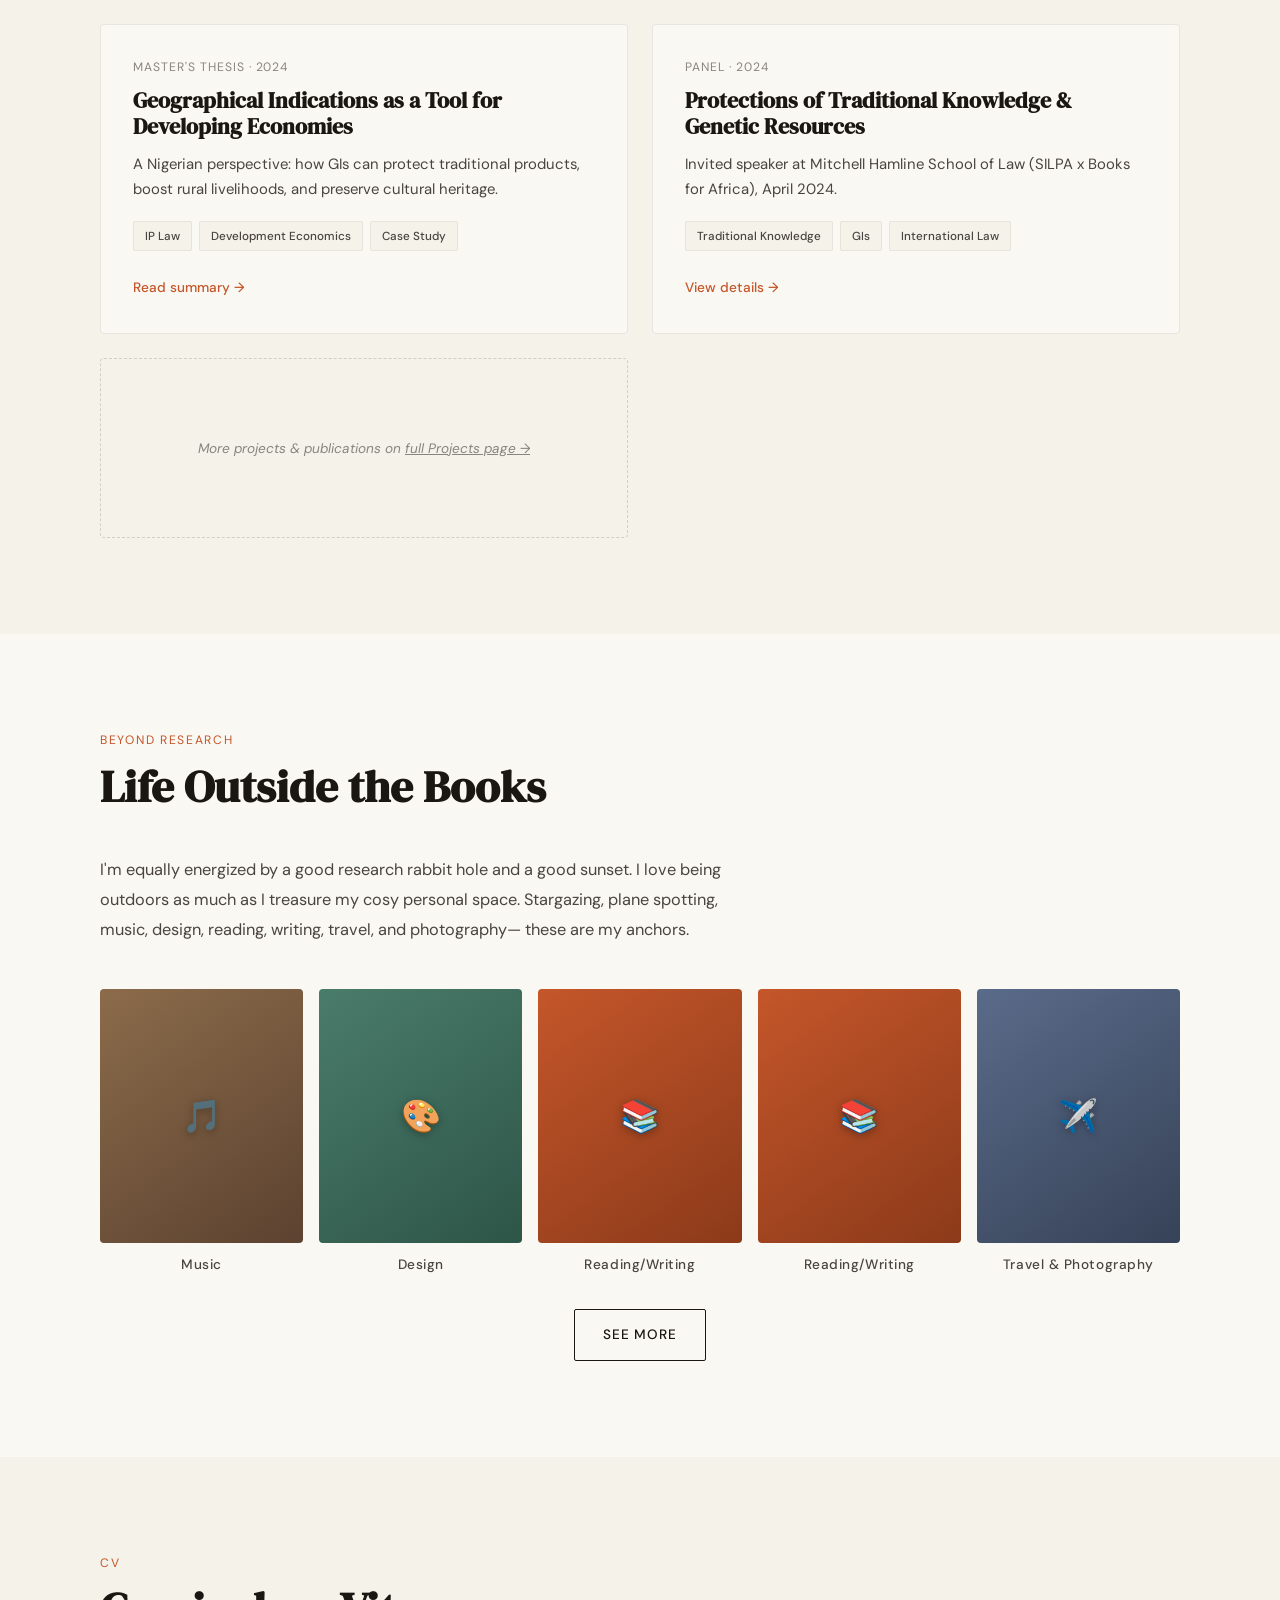
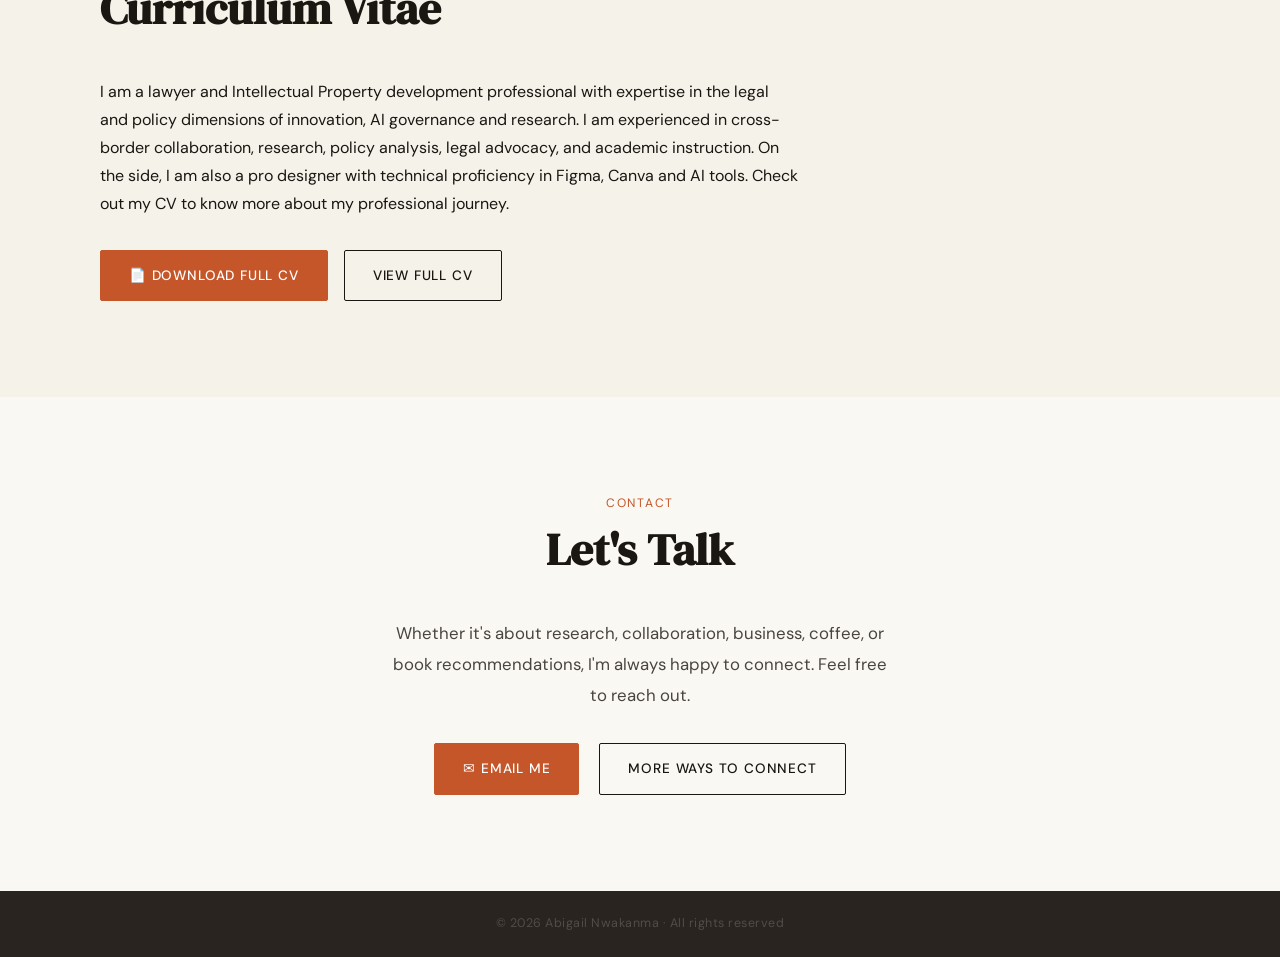
==== commit 1691451a: "Update index.html" ====
--- a/index.html
+++ b/index.html
@@ -222,7 +222,7 @@
         </a>
       </div>
       <div style="text-align: center; margin-top: 32px;">
-        <a href="interests.html" class="btn-secondary">See more →</a>
+        <a href="interests.html" class="btn-secondary">See more</a>
       </div>
     </div>
   </section>
@@ -237,7 +237,7 @@
       </div>
       <div style="display:flex; gap:16px; flex-wrap:wrap; margin-top: 32px;">
         <a href="Nwakanma_Abigail_Comprehensive Academic CV.pdf" class="btn-primary" target="_blank">📄 Download Full CV</a>
-        <a href="cv.html" class="btn-secondary">View Full CV page →</a>
+        <a href="cv.html" class="btn-secondary">View Full CV</a>
       </div>
     </div>
   </section>
@@ -248,12 +248,12 @@
       <div class="section-label">Contact</div>
       <h2 class="section-title">Let's Talk</h2>
       <p class="contact-intro" style="color: var(--ink-soft); max-width: 500px; margin: 0 auto 32px auto;">
-        I'm always happy to connect. Whether it's about research, collaboration, business, coffee, or book recommendations.
+        Whether it's about research, collaboration, business, coffee, or book recommendations, I'm always happy to connect.
         Feel free to reach out.
       </p>
       <div style="display: flex; gap: 20px; justify-content: center; flex-wrap: wrap;">
         <a href="mailto:abigailnwakanma5@gmail.com" class="btn-primary">✉ Email me</a>
-        <a href="contact.html" class="btn-secondary">More ways to connect →</a>
+        <a href="contact.html" class="btn-secondary">More ways to connect</a>
       </div>
     </div>
   </section>
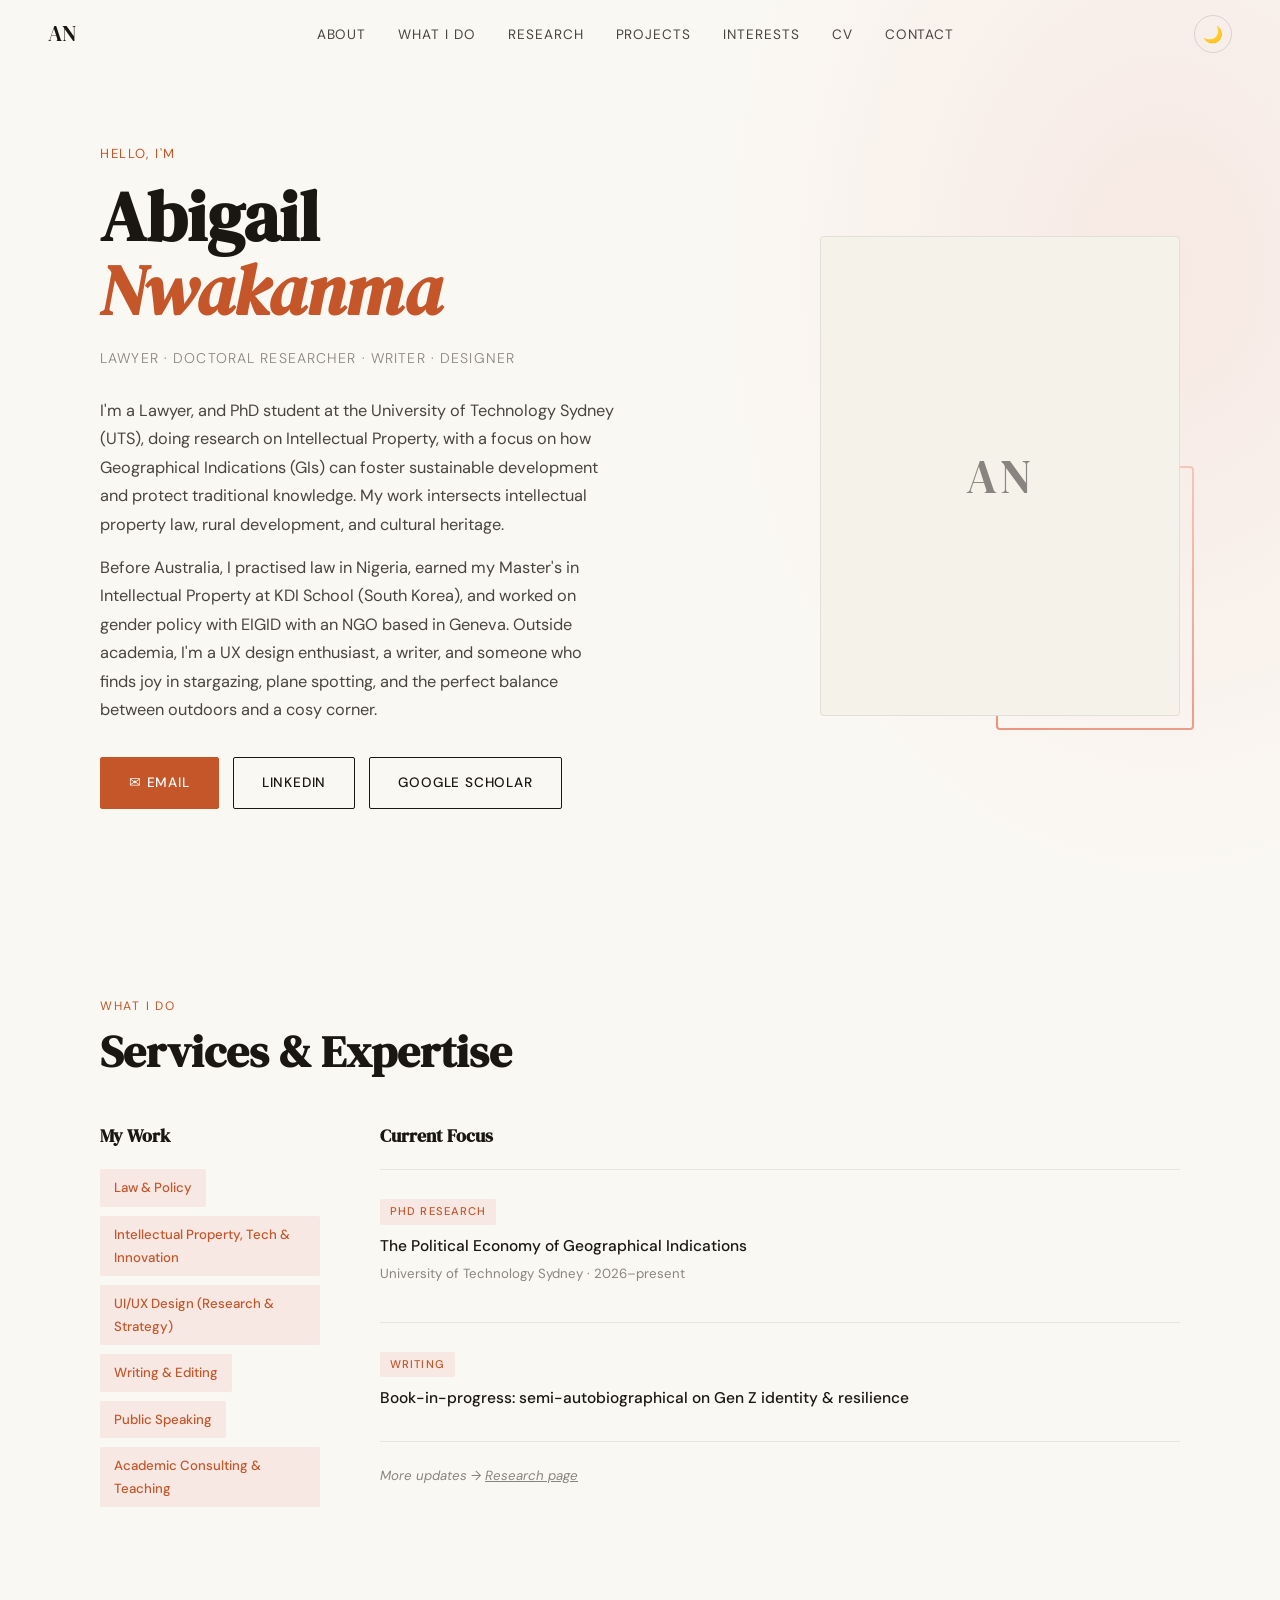
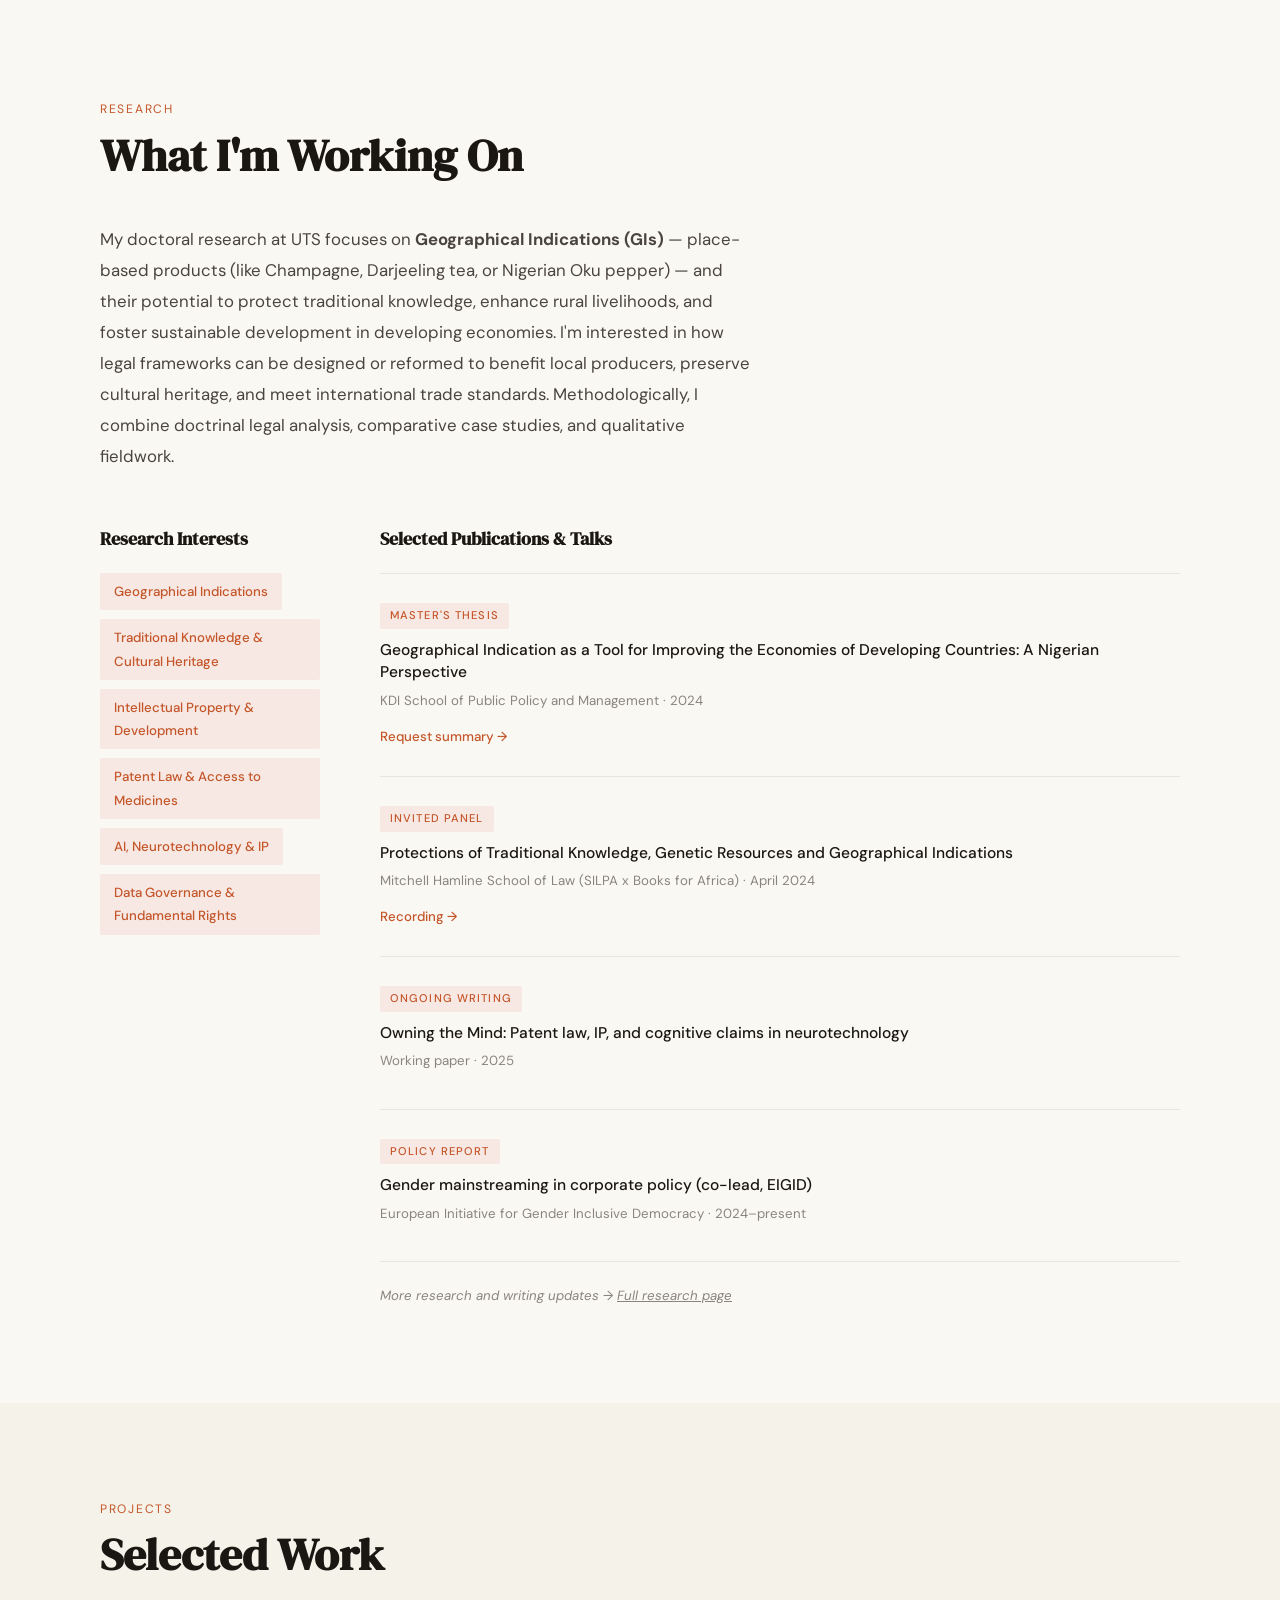
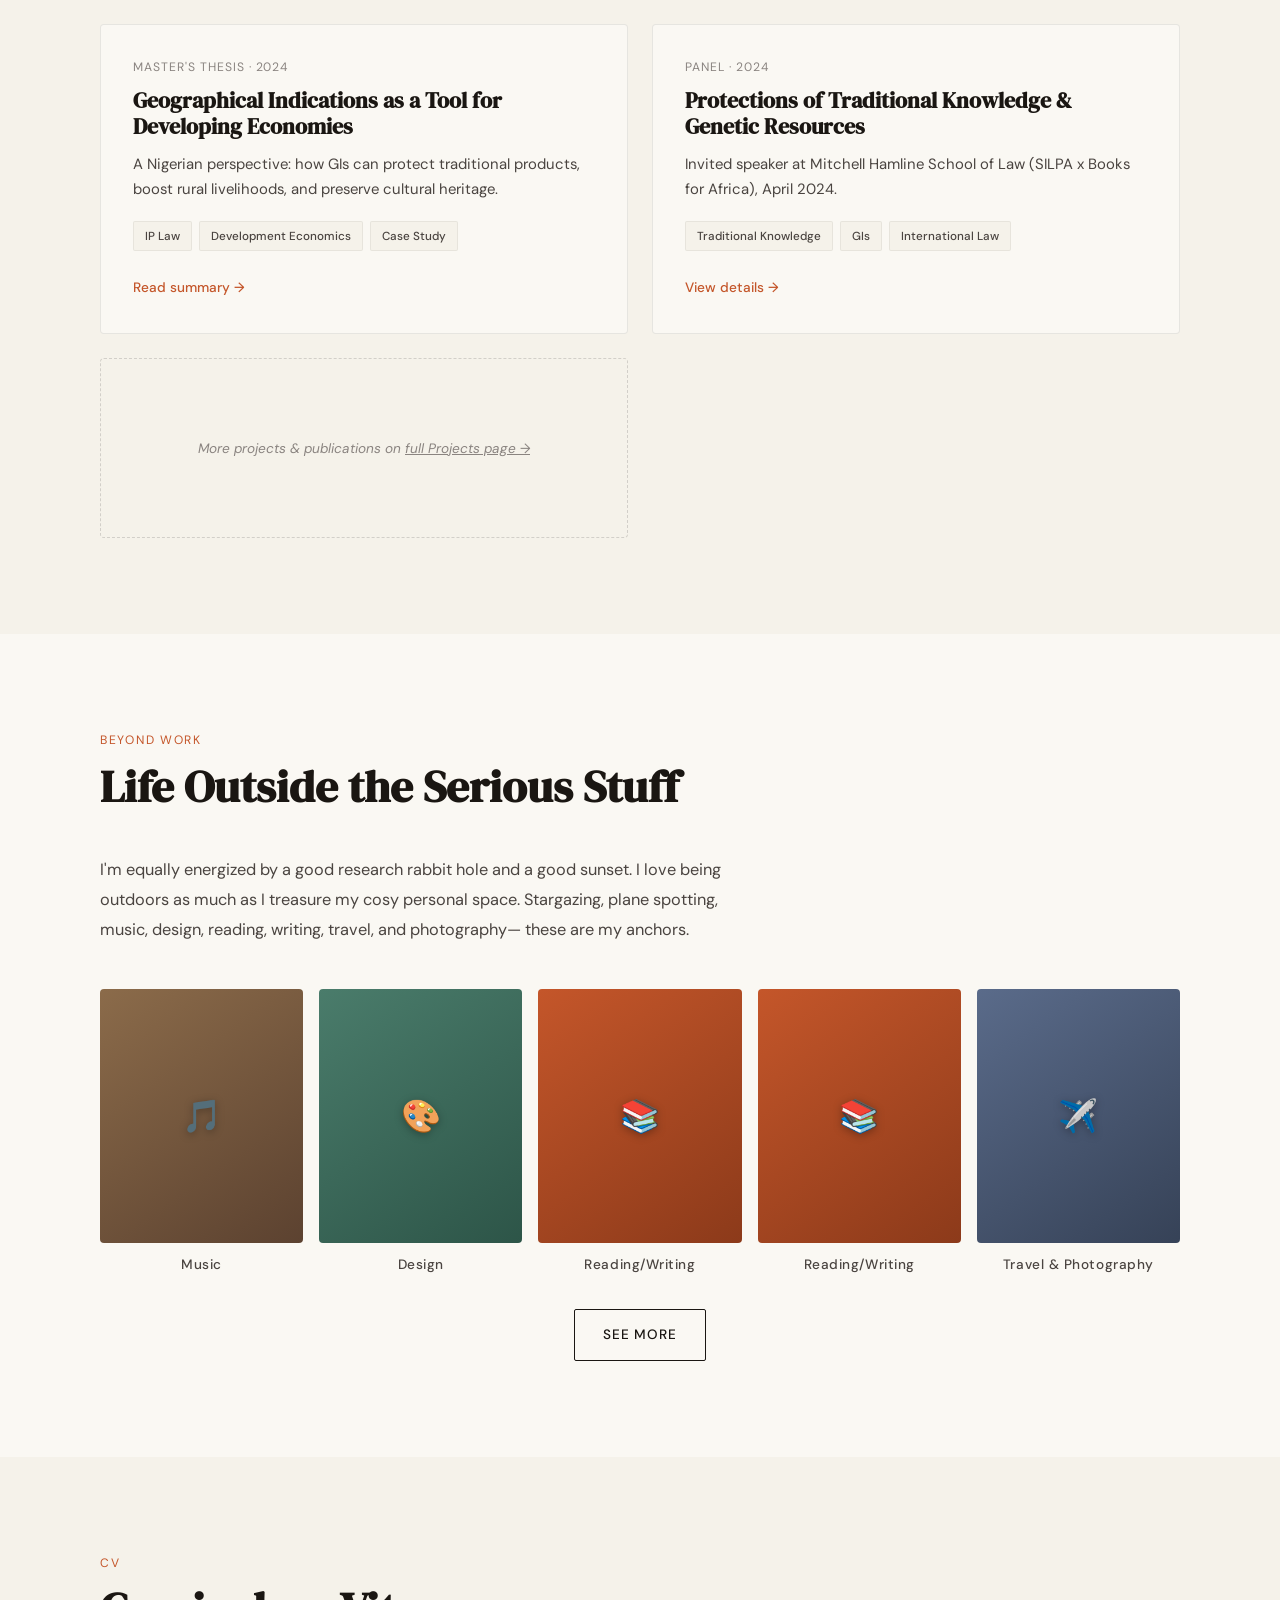
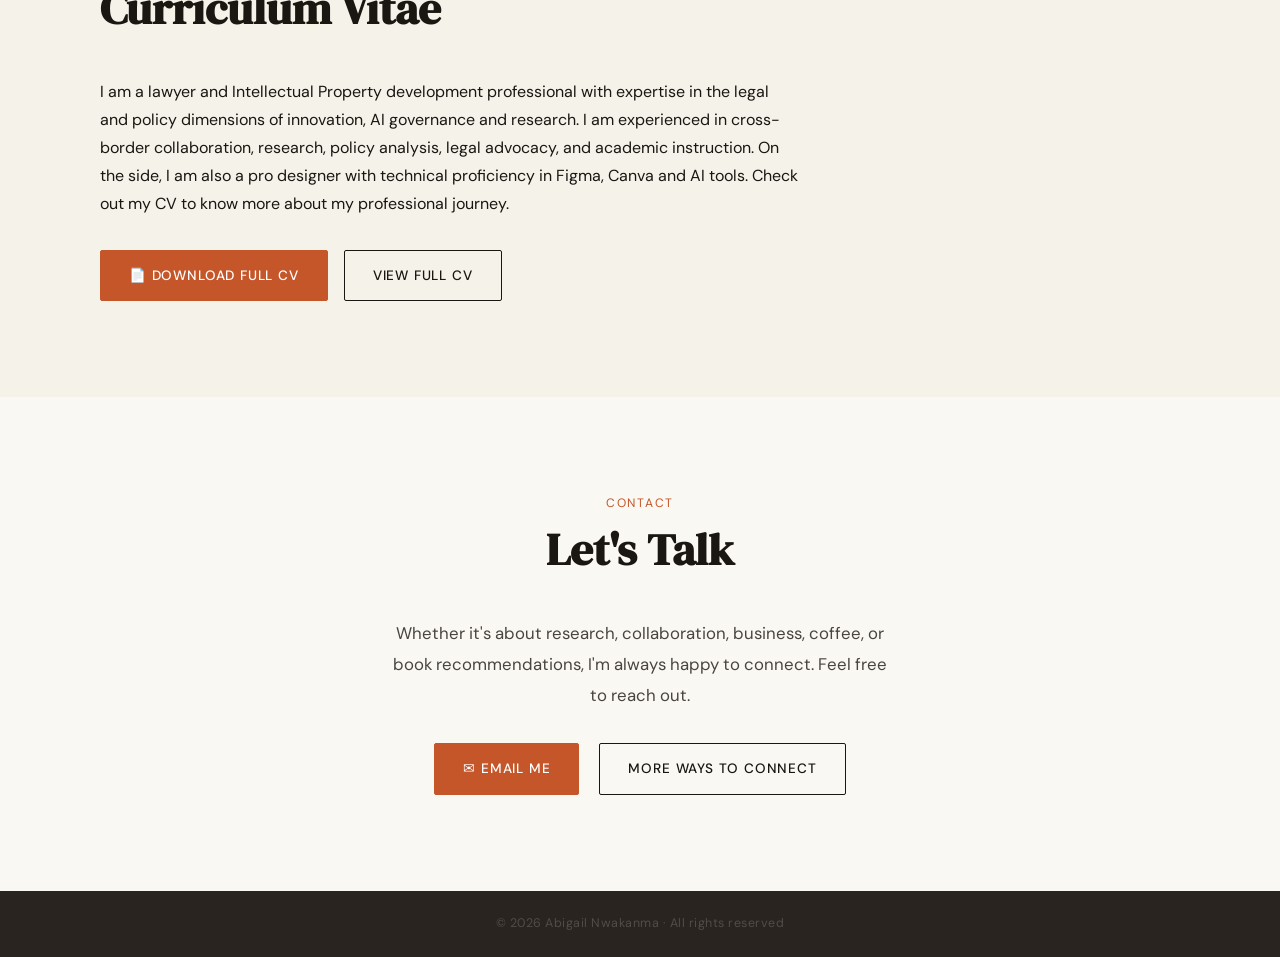
==== commit 486585ae: "Update index.html" ====
--- a/index.html
+++ b/index.html
@@ -49,14 +49,14 @@
         <h1 class="hero-name">Abigail<br><em>Nwakanma</em></h1>
         <p class="hero-roles">Lawyer · Doctoral Researcher · Writer · Designer</p>
         <p class="hero-bio">
-          I'm a PhD student at the University of Technology Sydney (UTS), doing research on 
+          I'm a Lawyer, and PhD student at the University of Technology Sydney (UTS), doing research on 
           Intellectual Property, with a focus on how Geographical Indications (GIs) can foster sustainable
           development and protect traditional knowledge. My work intersects intellectual property law, 
           rural development, and cultural heritage.
         </p>
         <p class="hero-bio">
           Before Australia, I practised law in Nigeria, earned my Master's in Intellectual Property
-          at KDI School (South Korea), and worked on gender policy with EIGID in Geneva. 
+          at KDI School (South Korea), and worked on gender policy with EIGID with an NGO based in Geneva. 
           Outside academia, I'm a UX design enthusiast, a writer, and someone who finds joy in 
           stargazing, plane spotting, and the perfect balance between outdoors and a cosy corner.
         </p>
@@ -191,8 +191,8 @@
   <!-- INTERESTS (4 cards + See more button) -->
   <section id="interests" class="section fade-in">
     <div class="container">
-      <div class="section-label">Beyond Research</div>
-      <h2 class="section-title">Life Outside the Books</h2>
+      <div class="section-label">Beyond Work</div>
+      <h2 class="section-title">Life Outside the Serious Stuff</h2>
       <p class="beyond-intro">
         I'm equally energized by a good research rabbit hole and a good sunset. 
         I love being outdoors as much as I treasure my cosy personal space. 
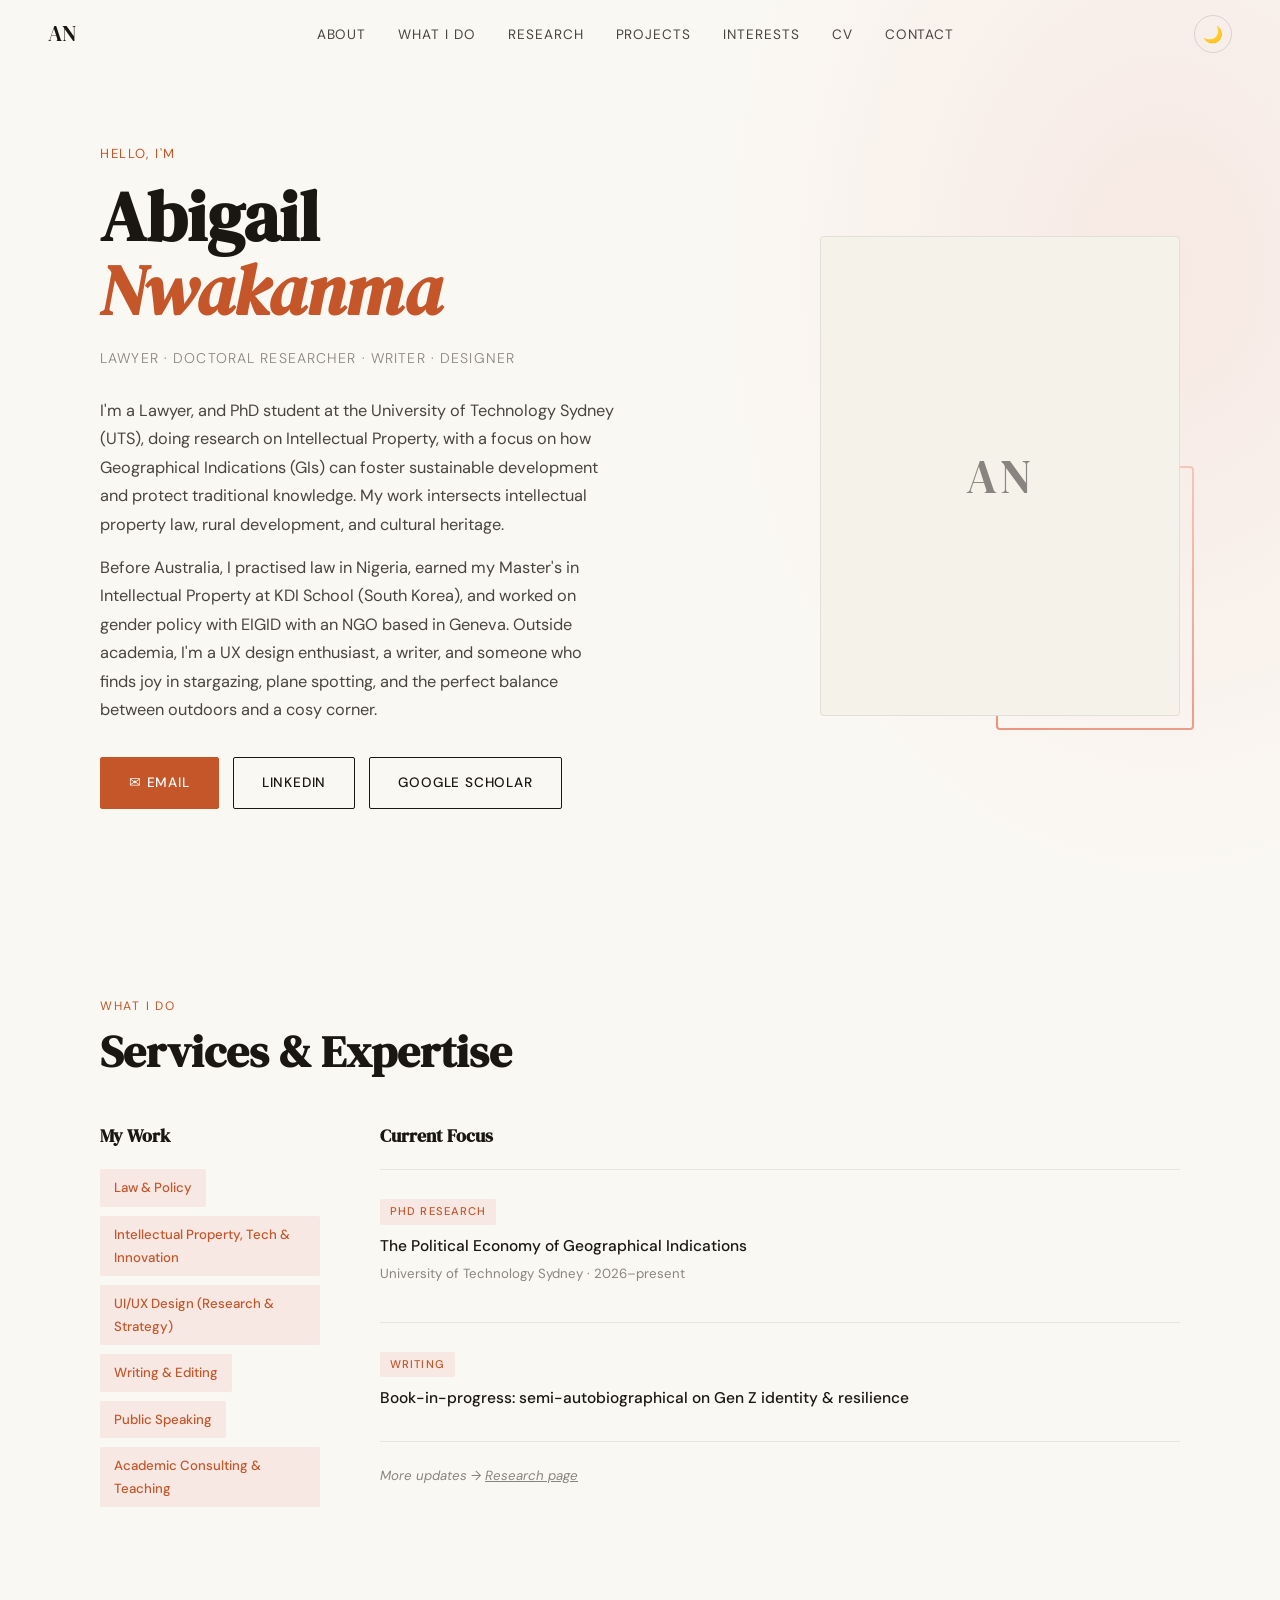
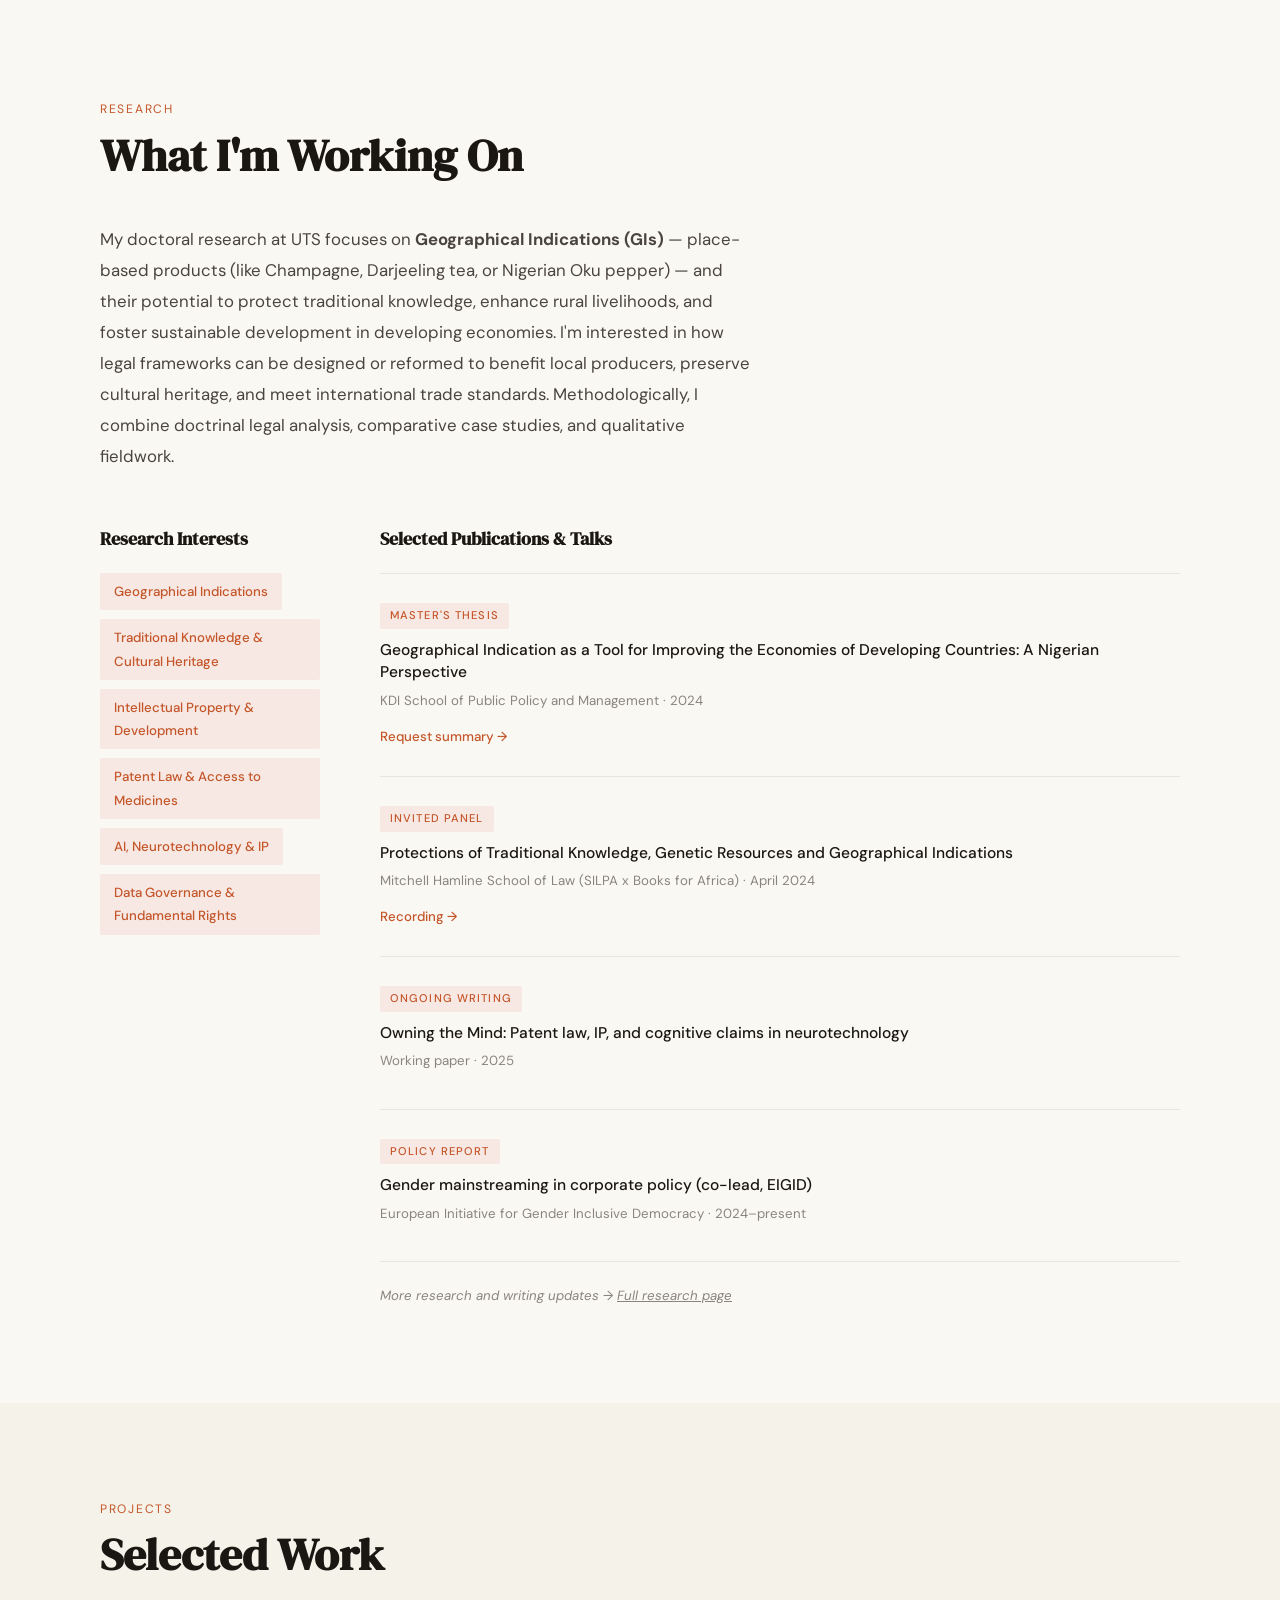
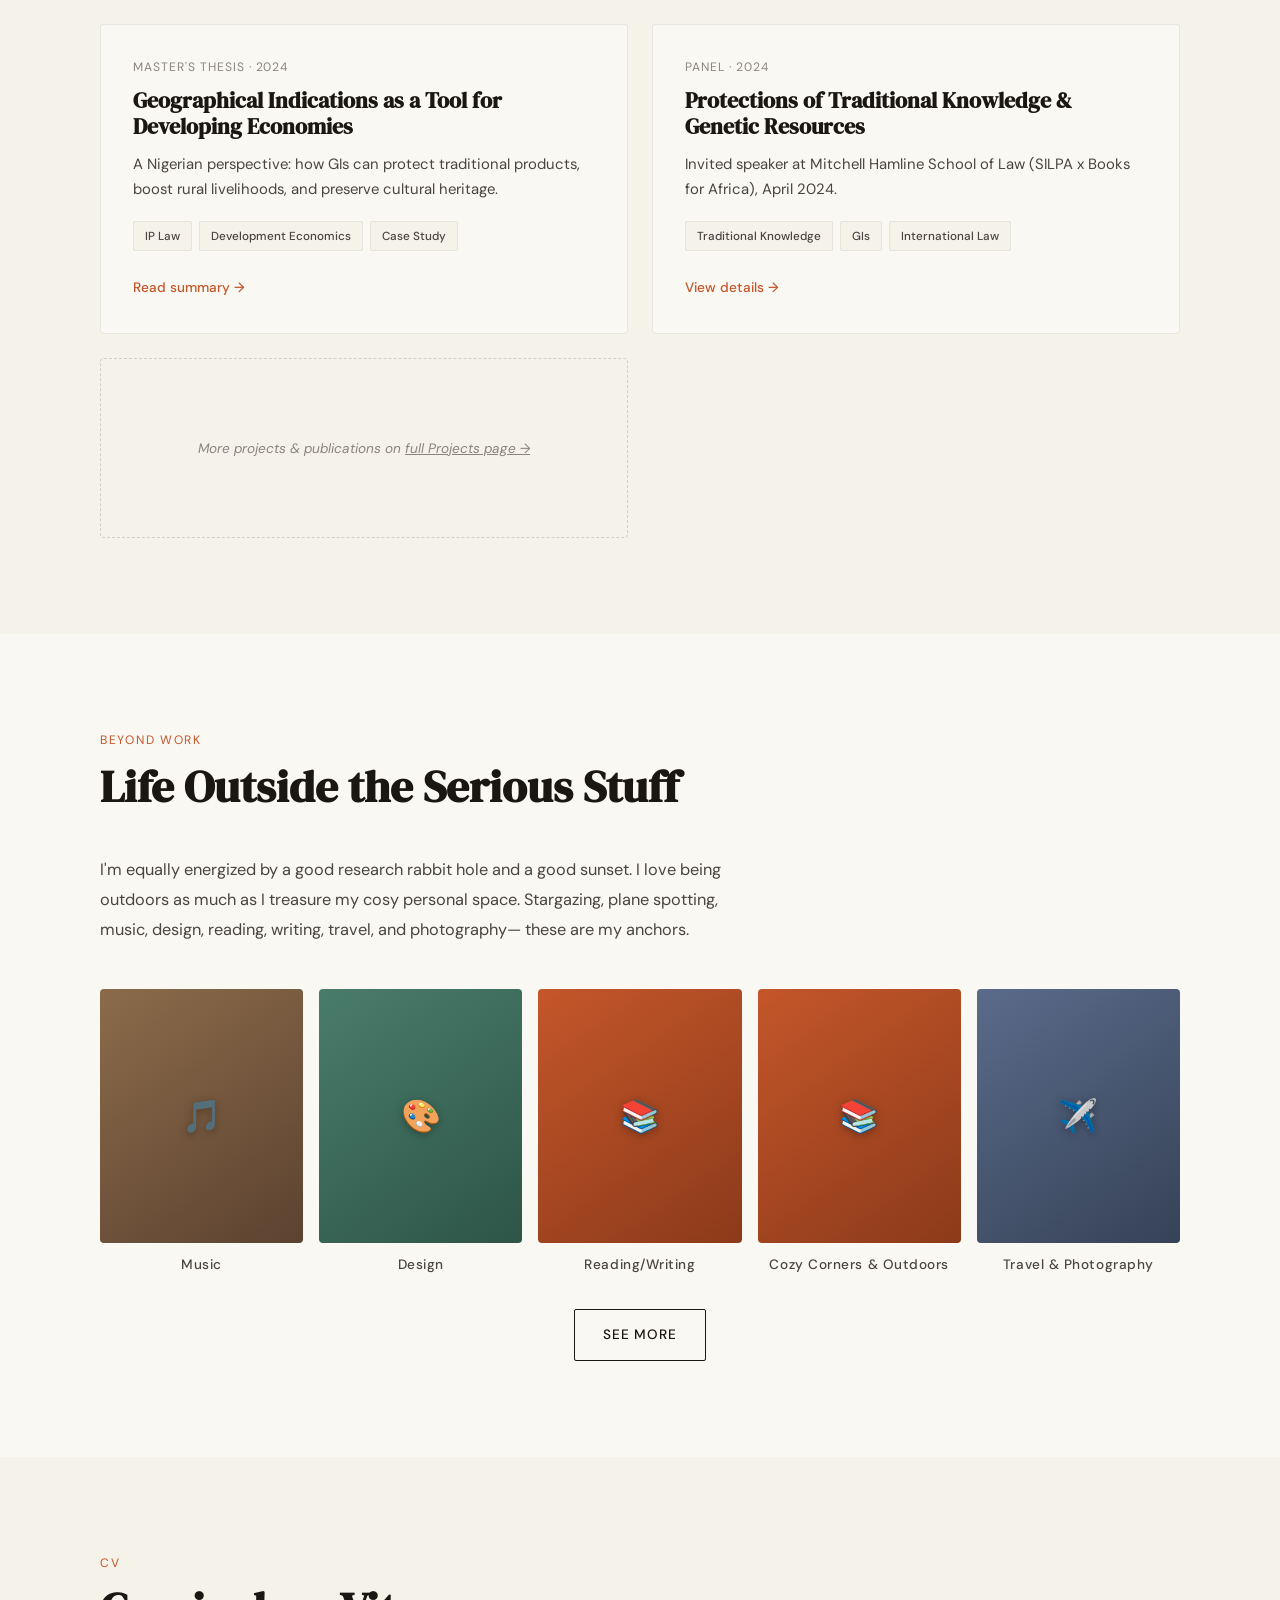
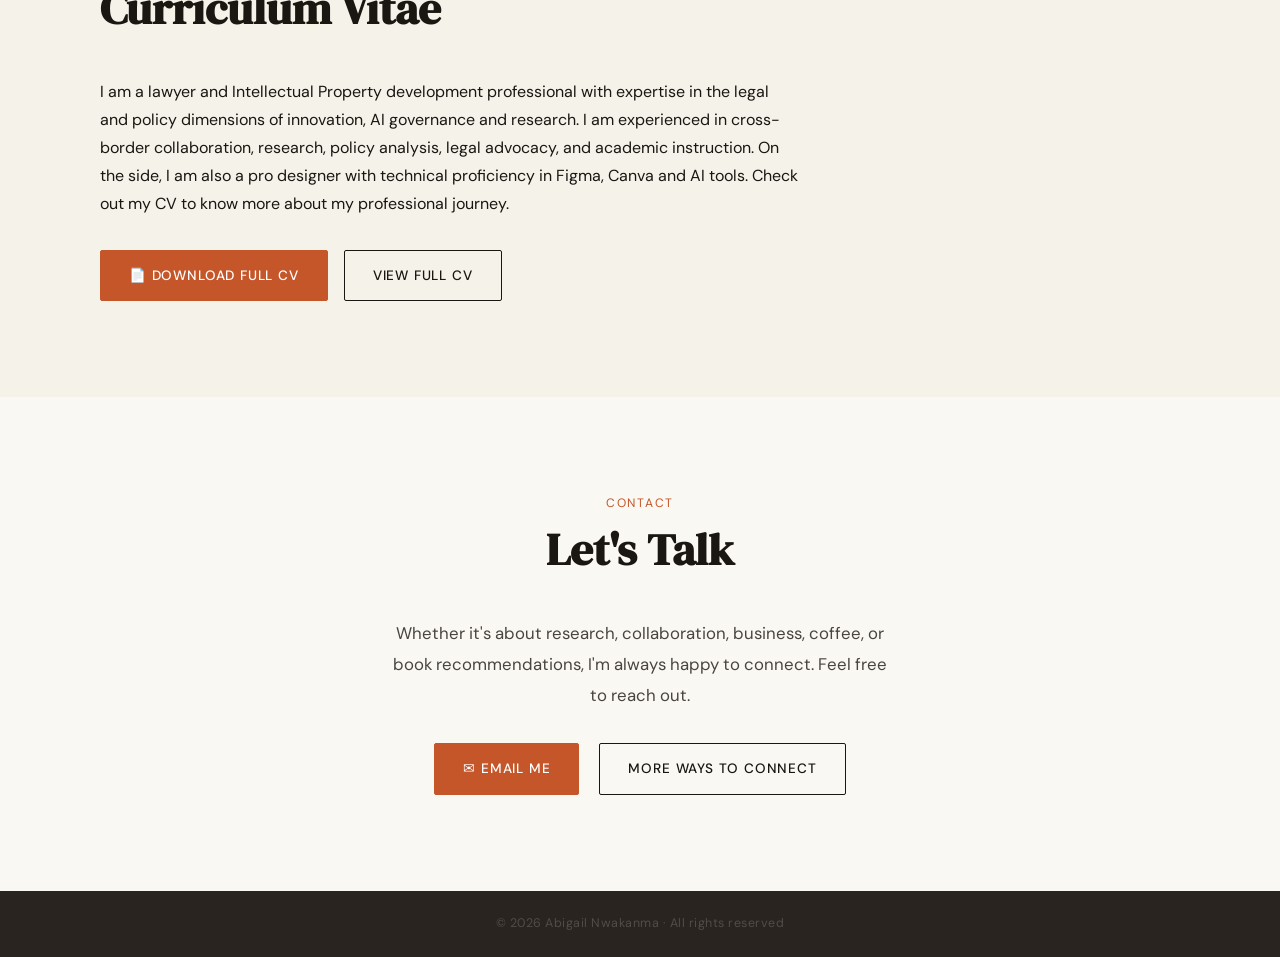
==== commit 048d4700: "Update index.html" ====
--- a/index.html
+++ b/index.html
@@ -214,7 +214,7 @@
         </a>
         <a href="interests.html" class="interest-card">
           <div class="interest-img" style="background: linear-gradient(145deg,#C4562A,#8C3A1A);"><span class="interest-emoji">📚</span></div>
-          <span class="interest-label">Reading/Writing</span>
+          <span class="interest-label">Cozy Corners &amp; Outdoors</span>
         </a>
         <a href="interests.html" class="interest-card">
           <div class="interest-img" style="background: linear-gradient(145deg,#5A6B8A,#364257);"><span class="interest-emoji">✈️</span></div>
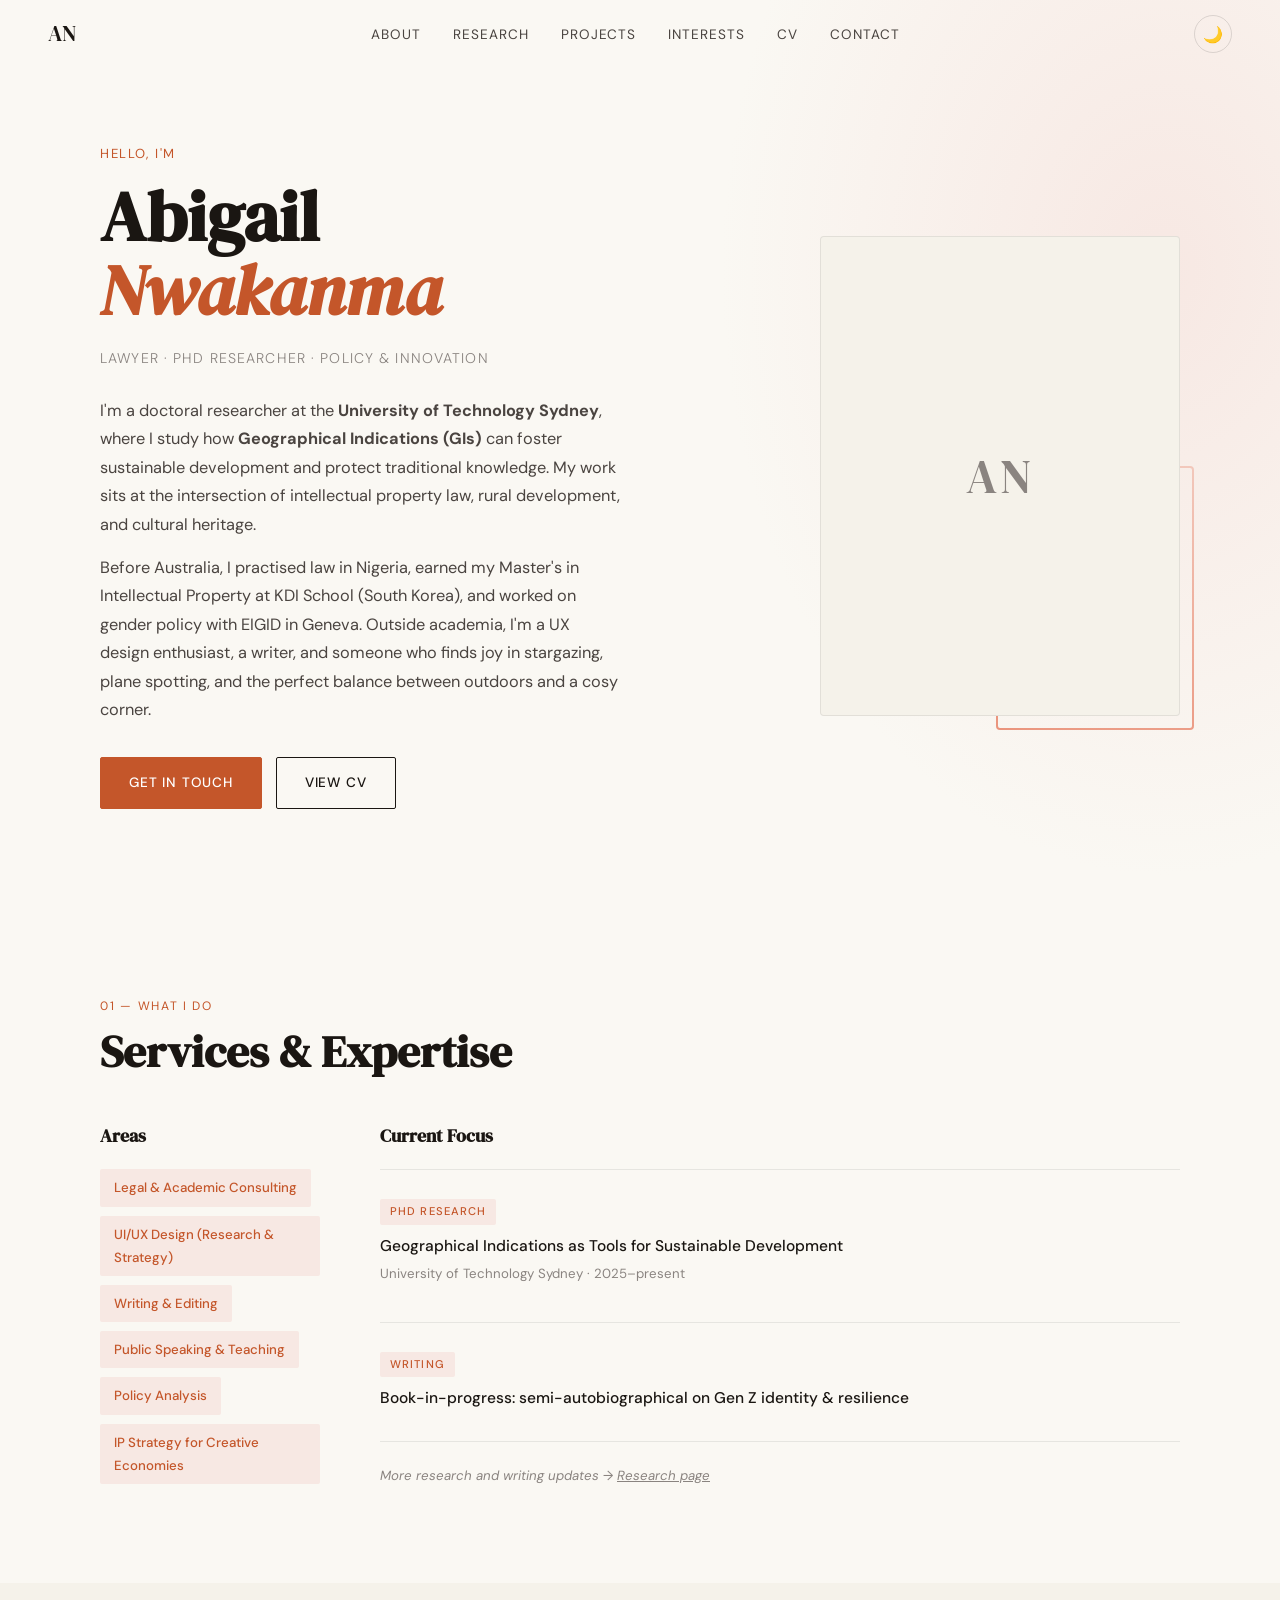
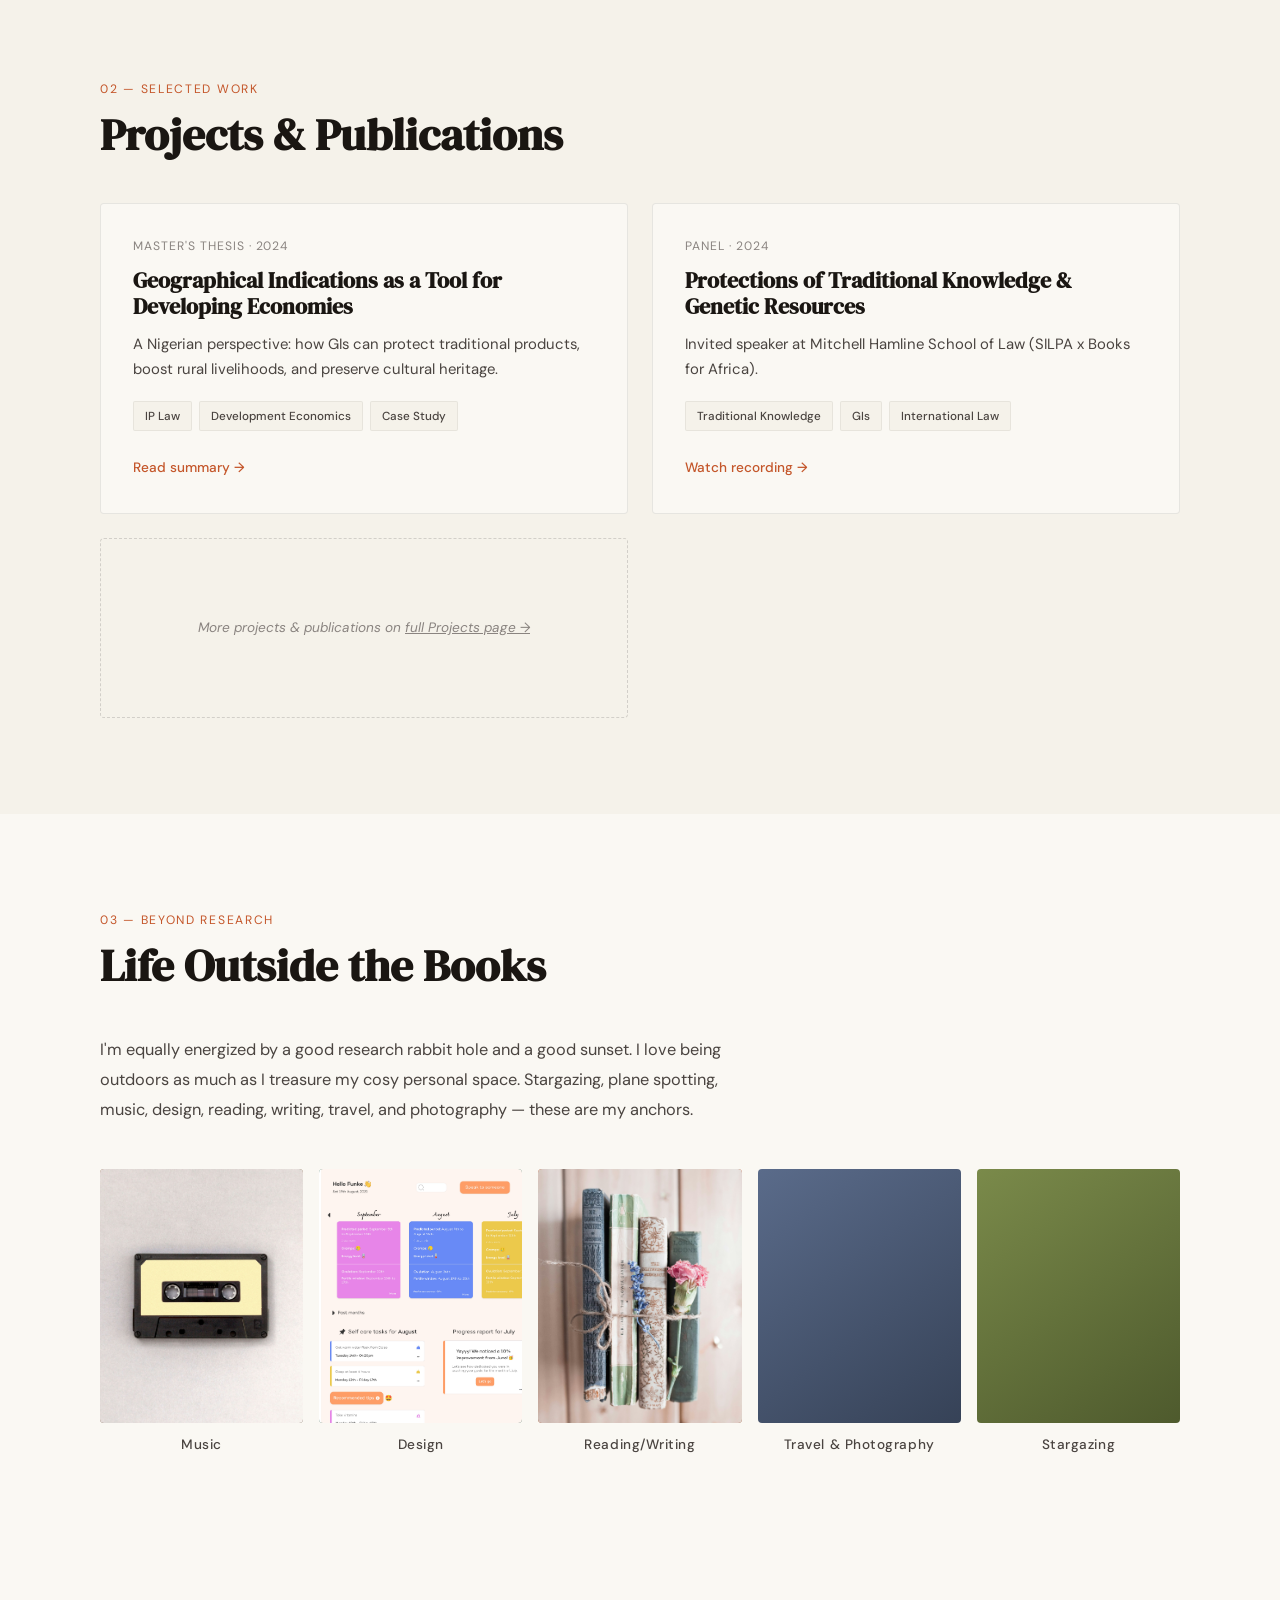
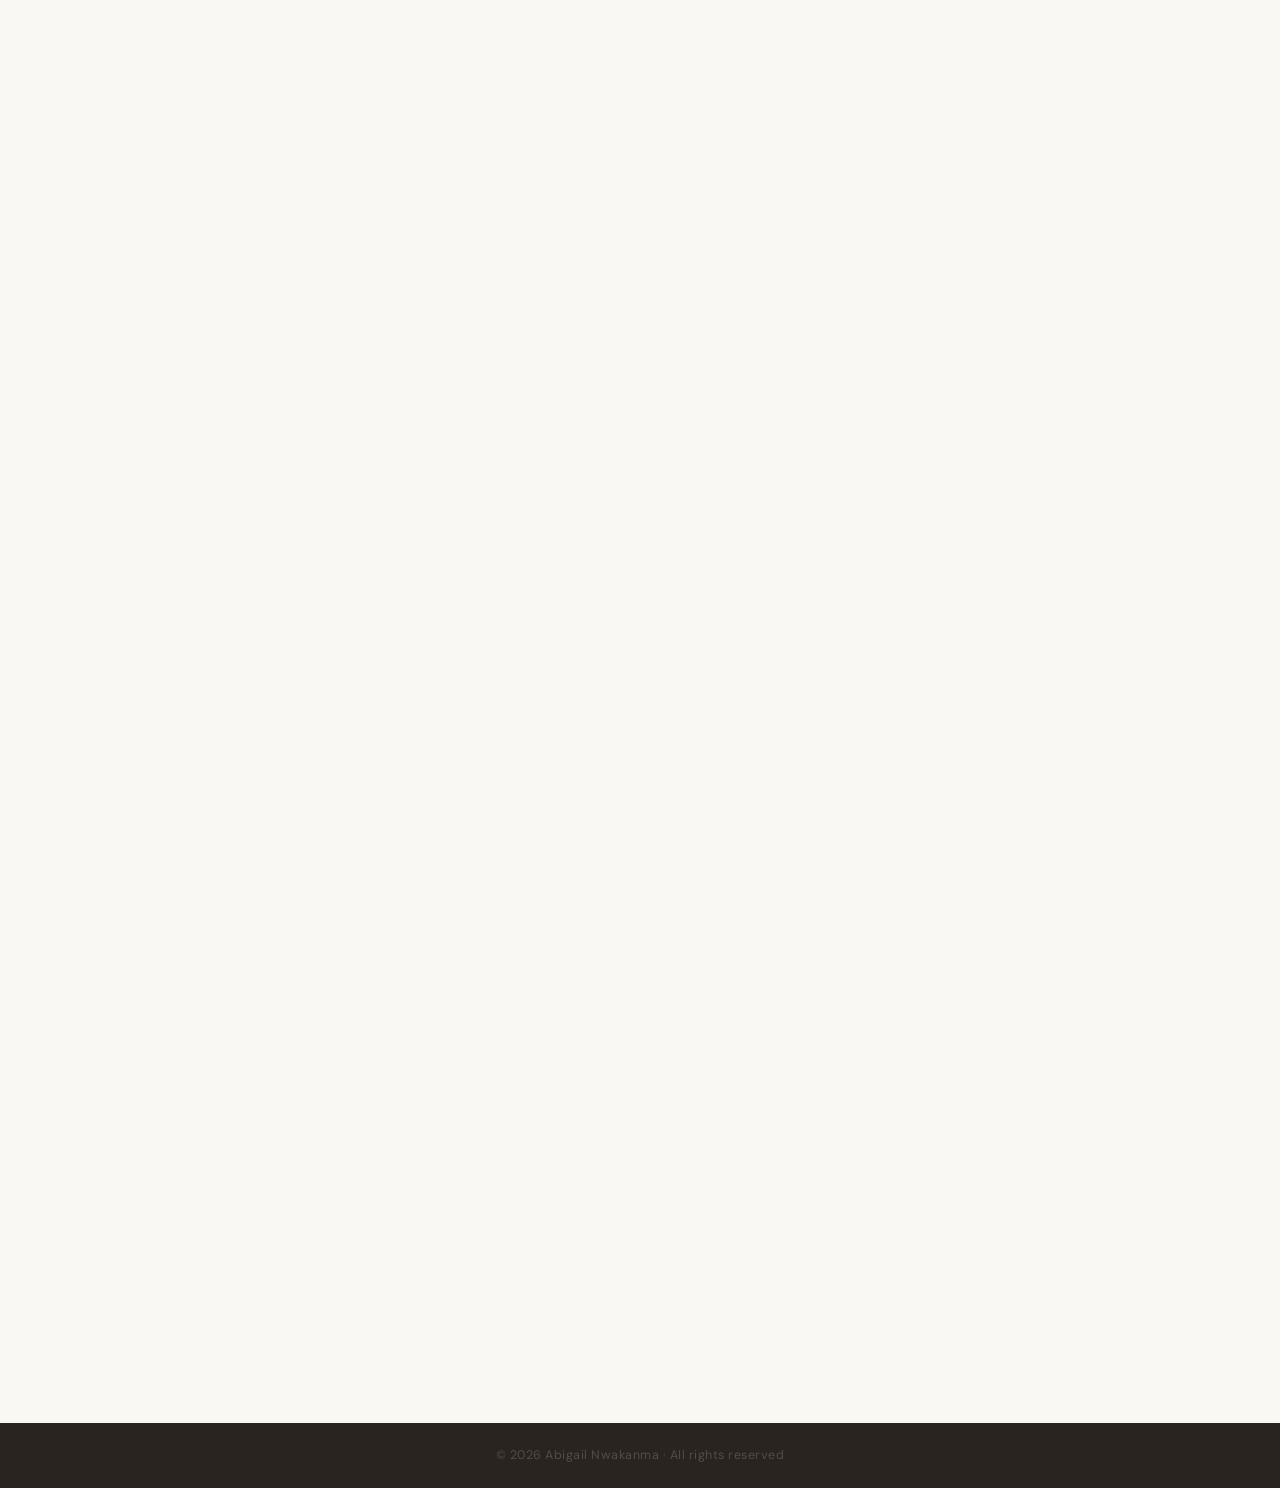
==== commit bbd98192: "Update index.html" ====
--- a/index.html
+++ b/index.html
@@ -3,18 +3,18 @@
 <head>
   <meta charset="UTF-8" />
   <meta name="viewport" content="width=device-width, initial-scale=1.0" />
-  <title>Abigail Nwakanma</title>
-  <meta name="description" content="Abigail Nwakanma — Lawyer and PhD Researcher at University of Technology Sydney.">
+  <title>Abigail Nwakanma — Lawyer & PhD Researcher, UTS</title>
+  <meta name="description" content="Abigail Nwakanma — Lawyer and PhD Researcher at University of Technology Sydney. Research in Intellectual Property Law, with focus on Geographical Indications.">
   <link rel="stylesheet" href="style.css" />
   <link href="https://fonts.googleapis.com/css2?family=DM+Serif+Display:ital@0;1&family=DM+Sans:wght@300;400;500&display=swap" rel="stylesheet" />
 </head>
 <body>
 
+  <!-- Navigation -->
   <nav id="navbar">
     <a href="index.html" class="nav-logo">AN</a>
     <ul class="nav-links">
       <li><a href="#about">About</a></li>
-      <li><a href="#services">What I Do</a></li>
       <li><a href="#research">Research</a></li>
       <li><a href="#projects">Projects</a></li>
       <li><a href="#interests">Interests</a></li>
@@ -31,9 +31,9 @@
     </div>
   </nav>
 
+  <!-- Mobile Menu -->
   <div class="mobile-menu" id="mobileMenu">
     <a href="#about" onclick="toggleMenu()">About</a>
-    <a href="#services" onclick="toggleMenu()">What I Do</a>
     <a href="#research" onclick="toggleMenu()">Research</a>
     <a href="#projects" onclick="toggleMenu()">Projects</a>
     <a href="#interests" onclick="toggleMenu()">Interests</a>
@@ -47,23 +47,22 @@
       <div class="hero-text">
         <span class="hero-greeting">Hello, I'm</span>
         <h1 class="hero-name">Abigail<br><em>Nwakanma</em></h1>
-        <p class="hero-roles">Lawyer · Doctoral Researcher · Writer · Designer</p>
+        <p class="hero-roles">Lawyer · PhD Researcher · Policy & Innovation</p>
         <p class="hero-bio">
-          I'm a Lawyer, and PhD student at the University of Technology Sydney (UTS), doing research on 
-          Intellectual Property, with a focus on how Geographical Indications (GIs) can foster sustainable
-          development and protect traditional knowledge. My work intersects intellectual property law, 
-          rural development, and cultural heritage.
+          I'm a doctoral researcher at the <strong>University of Technology Sydney</strong>, 
+          where I study how <strong>Geographical Indications (GIs)</strong> can foster sustainable 
+          development and protect traditional knowledge. My work sits at the intersection of 
+          intellectual property law, rural development, and cultural heritage.
         </p>
         <p class="hero-bio">
-          Before Australia, I practised law in Nigeria, earned my Master's in Intellectual Property
-          at KDI School (South Korea), and worked on gender policy with EIGID with an NGO based in Geneva. 
-          Outside academia, I'm a UX design enthusiast, a writer, and someone who finds joy in 
-          stargazing, plane spotting, and the perfect balance between outdoors and a cosy corner.
+          Before Australia, I practised law in Nigeria, earned my Master's in Intellectual Property 
+          at KDI School (South Korea), and worked on gender policy with EIGID in Geneva. Outside 
+          academia, I'm a UX design enthusiast, a writer, and someone who finds joy in stargazing, 
+          plane spotting, and the perfect balance between outdoors and a cosy corner.
         </p>
         <div class="hero-cta">
-          <a href="mailto:abigailnwakanma5@gmail.com" class="btn-primary">✉ Email</a>
-          <a href="https://www.linkedin.com/in/abigail-nwakanma" target="_blank" class="btn-secondary">LinkedIn</a>
-          <a href="https://scholar.google.com" target="_blank" class="btn-secondary">Google Scholar</a>
+          <a href="#contact" class="btn-primary">Get in touch</a>
+          <a href="#cv" class="btn-secondary">View CV</a>
         </div>
       </div>
       <div class="hero-photo">
@@ -74,112 +73,62 @@
         <div class="photo-accent"></div>
       </div>
     </div>
-  </section>
-
-  <!-- WHAT I DO (SERVICES) -->
-  <section id="services" class="section fade-in">
-    <div class="container">
-      <div class="section-label">What I Do</div>
-      <h2 class="section-title">Services &amp; Expertise</h2>
+    <!-- removed "scroll ↓" -->
+  </section>
+
+  <!-- QUICK LINKS / SERVICES -->
+  <section class="section fade-in">
+    <div class="container">
+      <div class="section-label">01 — What I Do</div>
+      <h2 class="section-title">Services & Expertise</h2>
       <div class="research-grid">
         <div class="research-interests">
-          <h3>My Work</h3>
+          <h3>Areas</h3>
           <ul class="tag-list">
-            <li>Law &amp; Policy</li>
-            <li>Intellectual Property, Tech &amp; Innovation</li>
-            <li>UI/UX Design (Research &amp; Strategy)</li>
-            <li>Writing &amp; Editing</li>
-            <li>Public Speaking</li>
-            <li>Academic Consulting &amp; Teaching</li>
+            <li>Legal & Academic Consulting</li>
+            <li>UI/UX Design (Research & Strategy)</li>
+            <li>Writing & Editing</li>
+            <li>Public Speaking & Teaching</li>
+            <li>Policy Analysis</li>
+            <li>IP Strategy for Creative Economies</li>
           </ul>
         </div>
         <div class="publications">
           <h3>Current Focus</h3>
           <div class="pub-item">
             <span class="pub-type">PhD Research</span>
-            <h4>The Political Economy of Geographical Indications</h4>
-            <p class="pub-meta">University of Technology Sydney · 2026–present</p>
+            <h4>Geographical Indications as Tools for Sustainable Development</h4>
+            <p class="pub-meta">University of Technology Sydney · 2025–present</p>
           </div>
           <div class="pub-item">
             <span class="pub-type">Writing</span>
-            <h4>Book-in-progress: semi-autobiographical on Gen Z identity &amp; resilience</h4>
-          </div>
-          <p class="pub-note">More updates → <a href="research.html">Research page</a></p>
-        </div>
-      </div>
-    </div>
-  </section>
-
-  <!-- RESEARCH -->
-  <section id="research" class="section fade-in">
-    <div class="container">
-      <div class="section-label">Research</div>
-      <h2 class="section-title">What I'm Working On</h2>
-      <div class="research-intro">
-        <p>My doctoral research at UTS focuses on <strong>Geographical Indications (GIs)</strong> — place-based products (like Champagne, Darjeeling tea, or Nigerian Oku pepper) — and their potential to protect traditional knowledge, enhance rural livelihoods, and foster sustainable development in developing economies.
-          I'm interested in how legal frameworks can be designed or reformed to benefit local producers, preserve cultural heritage, and meet international trade standards. Methodologically, I combine doctrinal legal analysis, comparative case studies, and qualitative fieldwork.</p>
-      </div>
-      <div class="research-grid">
-        <div class="research-interests">
-          <h3>Research Interests</h3>
-          <ul class="tag-list">
-            <li>Geographical Indications</li>
-            <li>Traditional Knowledge & Cultural Heritage</li>
-            <li>Intellectual Property & Development</li>
-            <li>Patent Law & Access to Medicines</li>
-            <li>AI, Neurotechnology & IP</li>
-            <li>Data Governance & Fundamental Rights</li>
-          </ul>
-        </div>
-        <div class="publications">
-          <h3>Selected Publications & Talks</h3>
-          <div class="pub-item">
-            <span class="pub-type">Master's Thesis</span>
-            <h4>Geographical Indication as a Tool for Improving the Economies of Developing Countries: A Nigerian Perspective</h4>
-            <p class="pub-meta">KDI School of Public Policy and Management · 2024</p>
-            <a href="#" class="pub-link">Request summary →</a>
-          </div>
-          <div class="pub-item">
-            <span class="pub-type">Invited Panel</span>
-            <h4>Protections of Traditional Knowledge, Genetic Resources and Geographical Indications</h4>
-            <p class="pub-meta">Mitchell Hamline School of Law (SILPA x Books for Africa) · April 2024</p>
-            <a href="#" class="pub-link">Recording →</a>
-          </div>
-          <div class="pub-item">
-            <span class="pub-type">Ongoing Writing</span>
-            <h4>Owning the Mind: Patent law, IP, and cognitive claims in neurotechnology</h4>
-            <p class="pub-meta">Working paper · 2025</p>
-          </div>
-          <div class="pub-item">
-            <span class="pub-type">Policy Report</span>
-            <h4>Gender mainstreaming in corporate policy (co-lead, EIGID)</h4>
-            <p class="pub-meta">European Initiative for Gender Inclusive Democracy · 2024–present</p>
-          </div>
-          <p class="pub-note">More research and writing updates → <a href="research.html">Full research page</a></p>
-        </div>
-      </div>
-    </div>
-  </section>
-
-  <!-- PROJECTS -->
-  <section id="projects" class="section section-alt fade-in">
-    <div class="container">
-      <div class="section-label">Projects</div>
-      <h2 class="section-title">Selected Work</h2>
+            <h4>Book-in-progress: semi-autobiographical on Gen Z identity & resilience</h4>
+          </div>
+          <p class="pub-note">More research and writing updates → <a href="research.html">Research page</a></p>
+        </div>
+      </div>
+    </div>
+  </section>
+
+  <!-- HIGHLIGHT PROJECTS (teasers) -->
+  <section class="section section-alt fade-in">
+    <div class="container">
+      <div class="section-label">02 — Selected Work</div>
+      <h2 class="section-title">Projects & Publications</h2>
       <div class="projects-grid">
         <div class="project-card">
           <div class="project-meta">Master's Thesis · 2024</div>
           <h3 class="project-title">Geographical Indications as a Tool for Developing Economies</h3>
           <p class="project-desc">A Nigerian perspective: how GIs can protect traditional products, boost rural livelihoods, and preserve cultural heritage.</p>
           <div class="project-tags"><span>IP Law</span><span>Development Economics</span><span>Case Study</span></div>
-          <a href="projects.html" class="project-link">Read summary →</a>
+          <a href="projects.html#gi-thesis" class="project-link">Read summary →</a>
         </div>
         <div class="project-card">
           <div class="project-meta">Panel · 2024</div>
-          <h3 class="project-title">Protections of Traditional Knowledge &amp; Genetic Resources</h3>
-          <p class="project-desc">Invited speaker at Mitchell Hamline School of Law (SILPA x Books for Africa), April 2024.</p>
+          <h3 class="project-title">Protections of Traditional Knowledge & Genetic Resources</h3>
+          <p class="project-desc">Invited speaker at Mitchell Hamline School of Law (SILPA x Books for Africa).</p>
           <div class="project-tags"><span>Traditional Knowledge</span><span>GIs</span><span>International Law</span></div>
-          <a href="projects.html" class="project-link">View details →</a>
+          <a href="projects.html#panel" class="project-link">Watch recording →</a>
         </div>
         <div class="project-card project-card-ghost">
           <div class="project-ghost-inner">More projects & publications on <a href="projects.html">full Projects page →</a></div>
@@ -188,72 +137,114 @@
     </div>
   </section>
 
-  <!-- INTERESTS (4 cards + See more button) -->
-  <section id="interests" class="section fade-in">
-    <div class="container">
-      <div class="section-label">Beyond Work</div>
-      <h2 class="section-title">Life Outside the Serious Stuff</h2>
+  <!-- INTERESTS PREVIEW -->
+  <section class="section fade-in">
+    <div class="container">
+      <div class="section-label">03 — Beyond Research</div>
+      <h2 class="section-title">Life Outside the Books</h2>
       <p class="beyond-intro">
         I'm equally energized by a good research rabbit hole and a good sunset. 
         I love being outdoors as much as I treasure my cosy personal space. 
-        Stargazing, plane spotting, music, design, reading, writing, travel, and photography— 
+        Stargazing, plane spotting, music, design, reading, writing, travel, and photography — 
         these are my anchors.
       </p>
       <div class="interests-grid" style="margin-top: 32px;">
-        <a href="interests.html" class="interest-card">
-          <div class="interest-img" style="background: linear-gradient(145deg,#8B6B4A,#5C4230);"><span class="interest-emoji">🎵</span></div>
+        <a href="interests.html#music" class="interest-card">
+          <div class="interest-img" style="background: linear-gradient(145deg,#8B6B4A,#5C4230);">
+            <img src="images/music.jpg" alt="Music" onerror="this.style.display='none'" />
+            <span class="interest-emoji">🎵</span>
+          </div>
           <span class="interest-label">Music</span>
         </a>
-        <a href="interests.html" class="interest-card">
-          <div class="interest-img" style="background: linear-gradient(145deg,#4A7C6B,#2D5548);"><span class="interest-emoji">🎨</span></div>
+        <a href="interests.html#design" class="interest-card">
+          <div class="interest-img" style="background: linear-gradient(145deg,#4A7C6B,#2D5548);">
+            <img src="images/design.jpg" alt="Design" onerror="this.style.display='none'" />
+            <span class="interest-emoji">🎨</span>
+          </div>
           <span class="interest-label">Design</span>
         </a>
-        <a href="interests.html" class="interest-card">
-          <div class="interest-img" style="background: linear-gradient(145deg,#C4562A,#8C3A1A);"><span class="interest-emoji">📚</span></div>
+        <a href="interests.html#reading" class="interest-card">
+          <div class="interest-img" style="background: linear-gradient(145deg,#C4562A,#8C3A1A);">
+            <img src="images/reading.jpg" alt="Reading and Writing" onerror="this.style.display='none'" />
+            <span class="interest-emoji">📚</span>
+          </div>
           <span class="interest-label">Reading/Writing</span>
         </a>
-        <a href="interests.html" class="interest-card">
-          <div class="interest-img" style="background: linear-gradient(145deg,#C4562A,#8C3A1A);"><span class="interest-emoji">📚</span></div>
-          <span class="interest-label">Cozy Corners &amp; Outdoors</span>
-        </a>
-        <a href="interests.html" class="interest-card">
-          <div class="interest-img" style="background: linear-gradient(145deg,#5A6B8A,#364257);"><span class="interest-emoji">✈️</span></div>
-          <span class="interest-label">Travel &amp; Photography</span>
-        </a>
-      </div>
-      <div style="text-align: center; margin-top: 32px;">
-        <a href="interests.html" class="btn-secondary">See more</a>
-      </div>
-    </div>
-  </section>
-
-  <!-- CV SECTION (with constrained text, left-aligned) -->
+        <a href="interests.html#travel" class="interest-card">
+          <div class="interest-img" style="background: linear-gradient(145deg,#5A6B8A,#364257);">
+            <img src="images/travel.jpg" alt="Travel and Photography" onerror="this.style.display='none'" />
+            <span class="interest-emoji">✈️</span>
+          </div>
+          <span class="interest-label">Travel & Photography</span>
+        </a>
+        <a href="interests.html#stargazing" class="interest-card">
+          <div class="interest-img" style="background: linear-gradient(145deg,#7A8A4A,#4E5A2D);">
+            <img src="images/stargazing.jpg" alt="Stargazing" onerror="this.style.display='none'" />
+            <span class="interest-emoji">✨</span>
+          </div>
+          <span class="interest-label">Stargazing</span>
+        </a>
+      </div>
+    </div>
+  </section>
+
+  <!-- CV SECTION (anchor) -->
   <section id="cv" class="section section-alt fade-in">
     <div class="container">
-      <div class="section-label">CV</div>
+      <div class="section-label">04 — CV</div>
       <h2 class="section-title">Curriculum Vitae</h2>
-      <div style="max-width: 700px;">
-        <p>I am a lawyer and Intellectual Property development professional with expertise in the legal and policy dimensions of innovation, AI governance and research. I am experienced in cross-border collaboration, research, policy analysis, legal advocacy, and academic instruction. On the side, I am also a pro designer with technical proficiency in Figma, Canva and AI tools. Check out my CV to know more about my professional journey.</p>
-      </div>
-      <div style="display:flex; gap:16px; flex-wrap:wrap; margin-top: 32px;">
-        <a href="Nwakanma_Abigail_Comprehensive Academic CV.pdf" class="btn-primary" target="_blank">📄 Download Full CV</a>
-        <a href="cv.html" class="btn-secondary">View Full CV</a>
-      </div>
-    </div>
-  </section>
-
-  <!-- CONTACT (simplified: Email button + See more) -->
+      <div style="margin-bottom: 32px;">
+        <p><strong>Education:</strong> PhD in Law (UTS, 2025–present); Master's in IP & Development (KDI School, 2024); Barrister-at-Law (Nigerian Law School, 2021); LL.B (University of Benin, 2019).</p>
+        <p><strong>Experience:</strong> Policy & Advocacy Officer (EIGID); Legal Associate; UX Researcher; Writing Consultant; English Instructor.</p>
+        <p><strong>Awards:</strong> WIPO Master's Scholarship; Dean's List (twice).</p>
+      </div>
+      <div class="cv-download" style="margin-top: 0;">
+        <a href="Nwakanma_Abigail_Comprehensive Academic CV.pdf" class="btn-primary" target="_blank">📄 Download Full CV (PDF)</a>
+      </div>
+      <p style="text-align: center; margin-top: 24px;">For a complete academic CV, including publications, research experience, and certifications, <a href="cv.html">visit the full CV page →</a></p>
+    </div>
+  </section>
+
+  <!-- CONTACT SECTION (anchor) – LIGHT MODE -->
   <section id="contact" class="section fade-in">
-    <div class="container" style="max-width: 700px; text-align: center;">
-      <div class="section-label">Contact</div>
+    <div class="container contact-container" style="max-width: 700px;">
+      <div class="section-label">05 — Contact</div>
       <h2 class="section-title">Let's Talk</h2>
-      <p class="contact-intro" style="color: var(--ink-soft); max-width: 500px; margin: 0 auto 32px auto;">
-        Whether it's about research, collaboration, business, coffee, or book recommendations, I'm always happy to connect.
-        Feel free to reach out.
+      <p class="contact-intro" style="color: var(--ink-soft);">
+        I welcome conversations about research collaborations, speaking engagements, legal or UX consulting, writing opportunities, or simply exchanging book recommendations.
       </p>
-      <div style="display: flex; gap: 20px; justify-content: center; flex-wrap: wrap;">
-        <a href="mailto:abigailnwakanma5@gmail.com" class="btn-primary">✉ Email me</a>
-        <a href="contact.html" class="btn-secondary">More ways to connect</a>
+      <div class="contact-links" style="margin-bottom: 32px;">
+        <a href="mailto:abigailnwakanma5@gmail.com" class="contact-item" style="color: var(--ink);">
+          <span class="contact-icon" style="border-color: var(--border);">✉</span>
+          <span>abigailnwakanma5@gmail.com</span>
+        </a>
+        <a href="#" target="_blank" class="contact-item" style="color: var(--ink);">
+          <span class="contact-icon" style="border-color: var(--border);">in</span>
+          <span>LinkedIn</span>
+        </a>
+        <a href="#" target="_blank" class="contact-item" style="color: var(--ink);">
+          <span class="contact-icon" style="border-color: var(--border);">M</span>
+          <span>Medium</span>
+        </a>
+        <a href="#" target="_blank" class="contact-item" style="color: var(--ink);">
+          <span class="contact-icon" style="border-color: var(--border);">Be</span>
+          <span>Behance</span>
+        </a>
+        <a href="#" target="_blank" class="contact-item" style="color: var(--ink);">
+          <span class="contact-icon" style="border-color: var(--border);">🎓</span>
+          <span>Google Scholar</span>
+        </a>
+        <a href="#" target="_blank" class="contact-item" style="color: var(--ink);">
+          <span class="contact-icon" style="border-color: var(--border);">SSRN</span>
+          <span>SSRN</span>
+        </a>
+        <a href="#" target="_blank" class="contact-item" style="color: var(--ink);">
+          <span class="contact-icon" style="border-color: var(--border);">UTS</span>
+          <span>UTS Discovery</span>
+        </a>
+      </div>
+      <div class="contact-location" style="border-top-color: var(--border); color: var(--ink-muted);">
+        <p>📍 Based in <strong>Sydney, Australia</strong><br>Doctoral Researcher · University of Technology Sydney · Faculty of Law</p>
       </div>
     </div>
   </section>
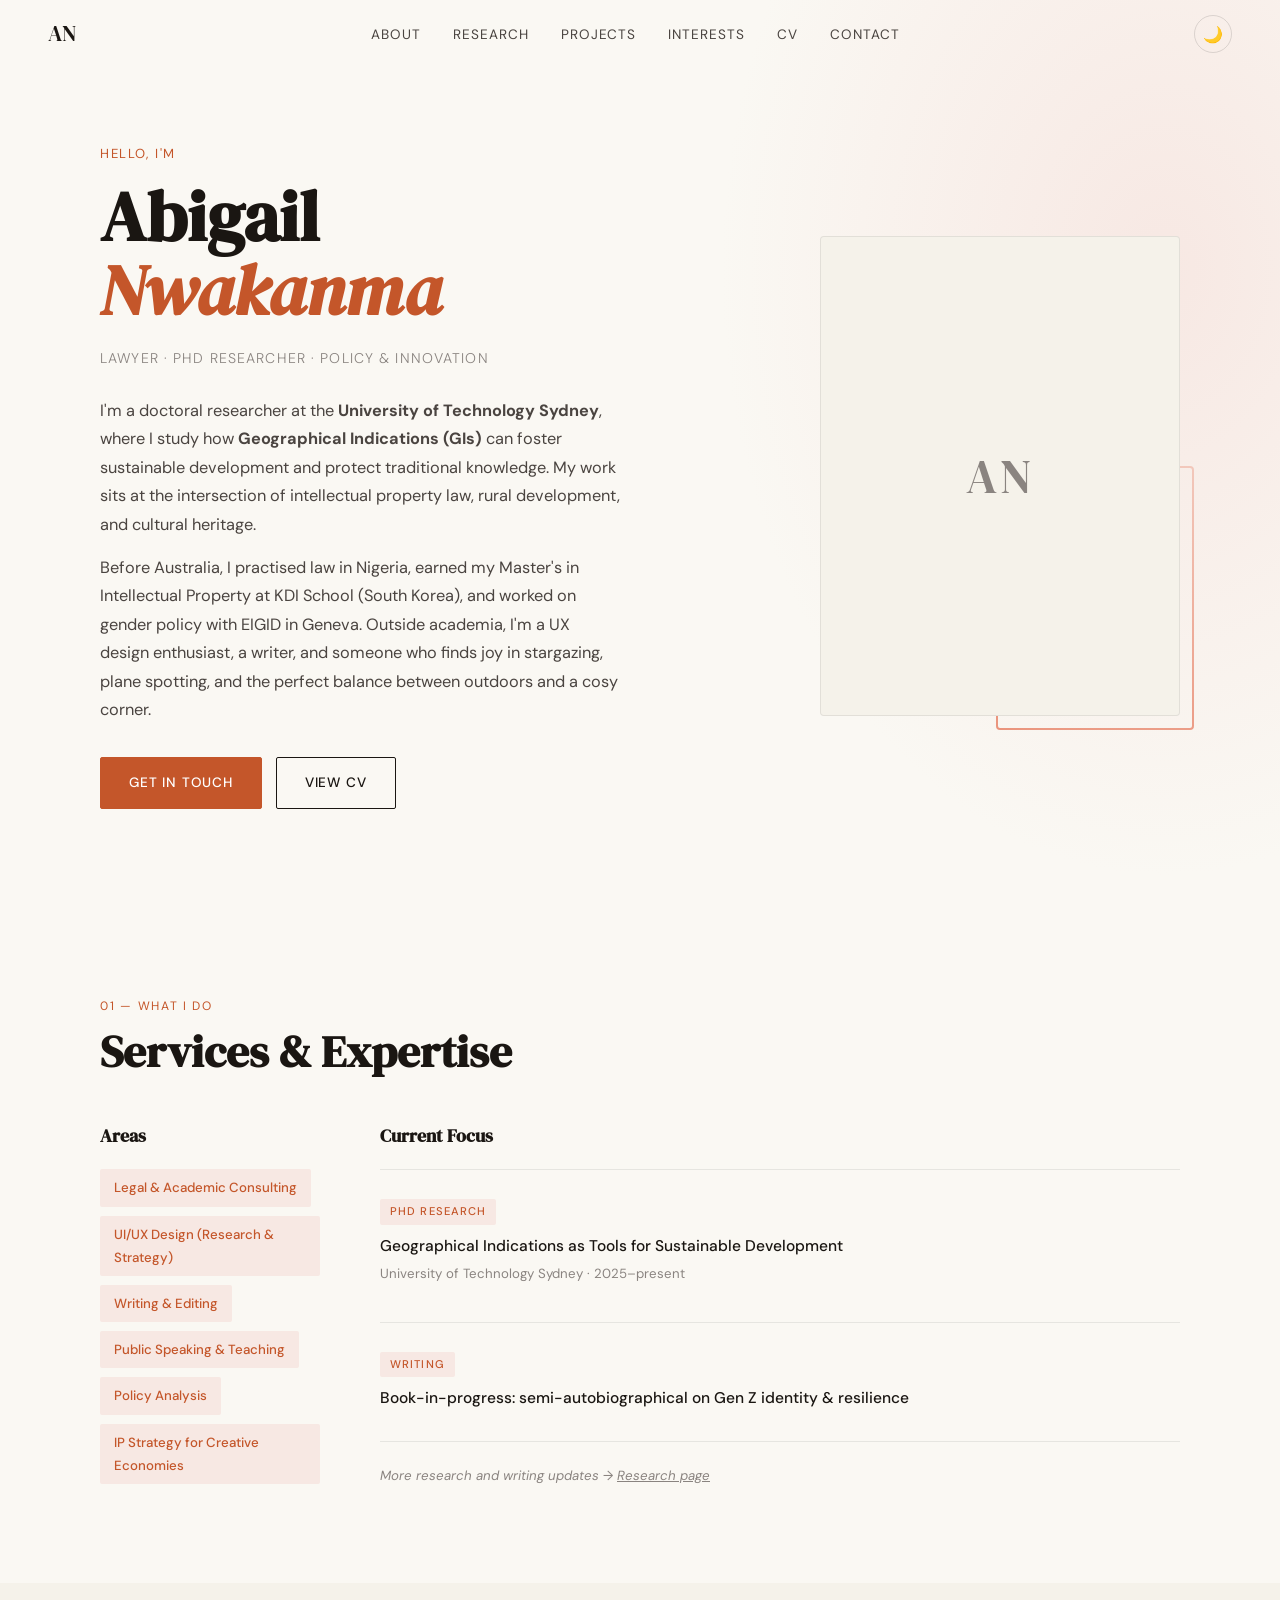
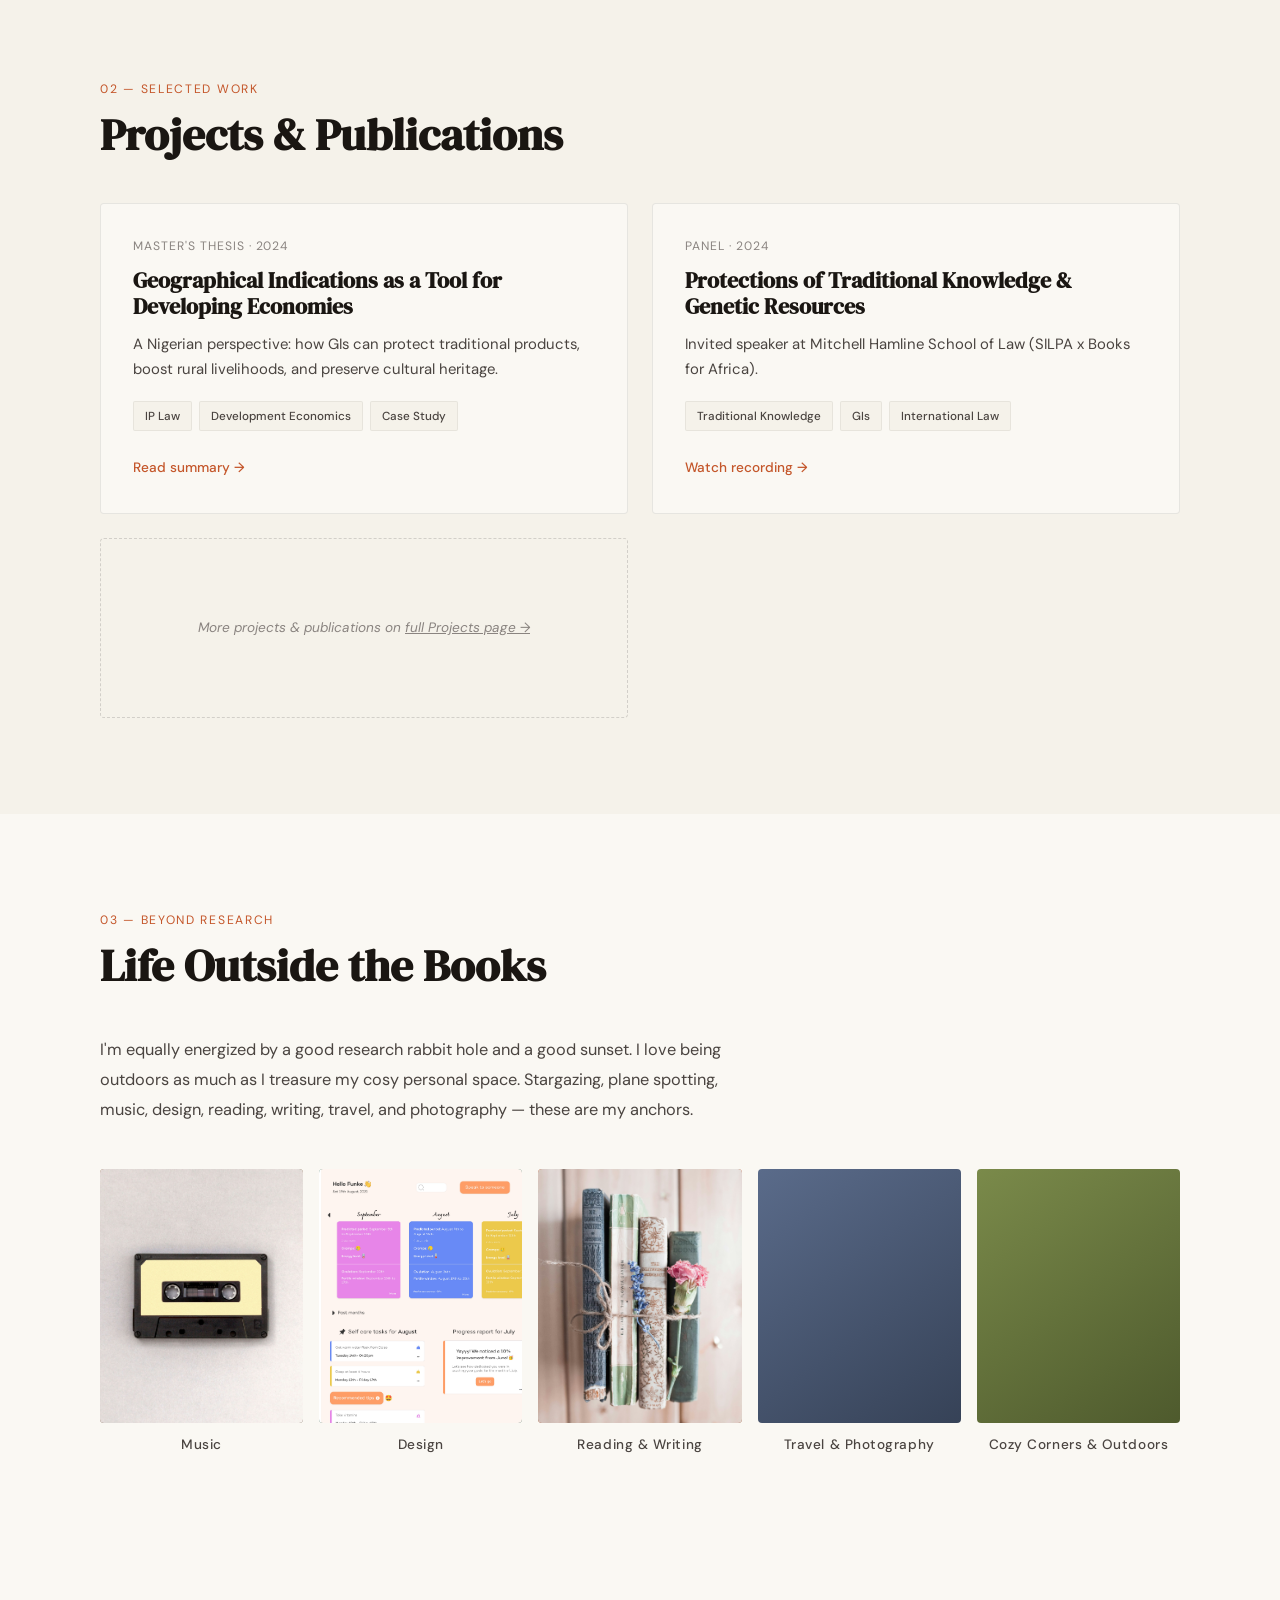
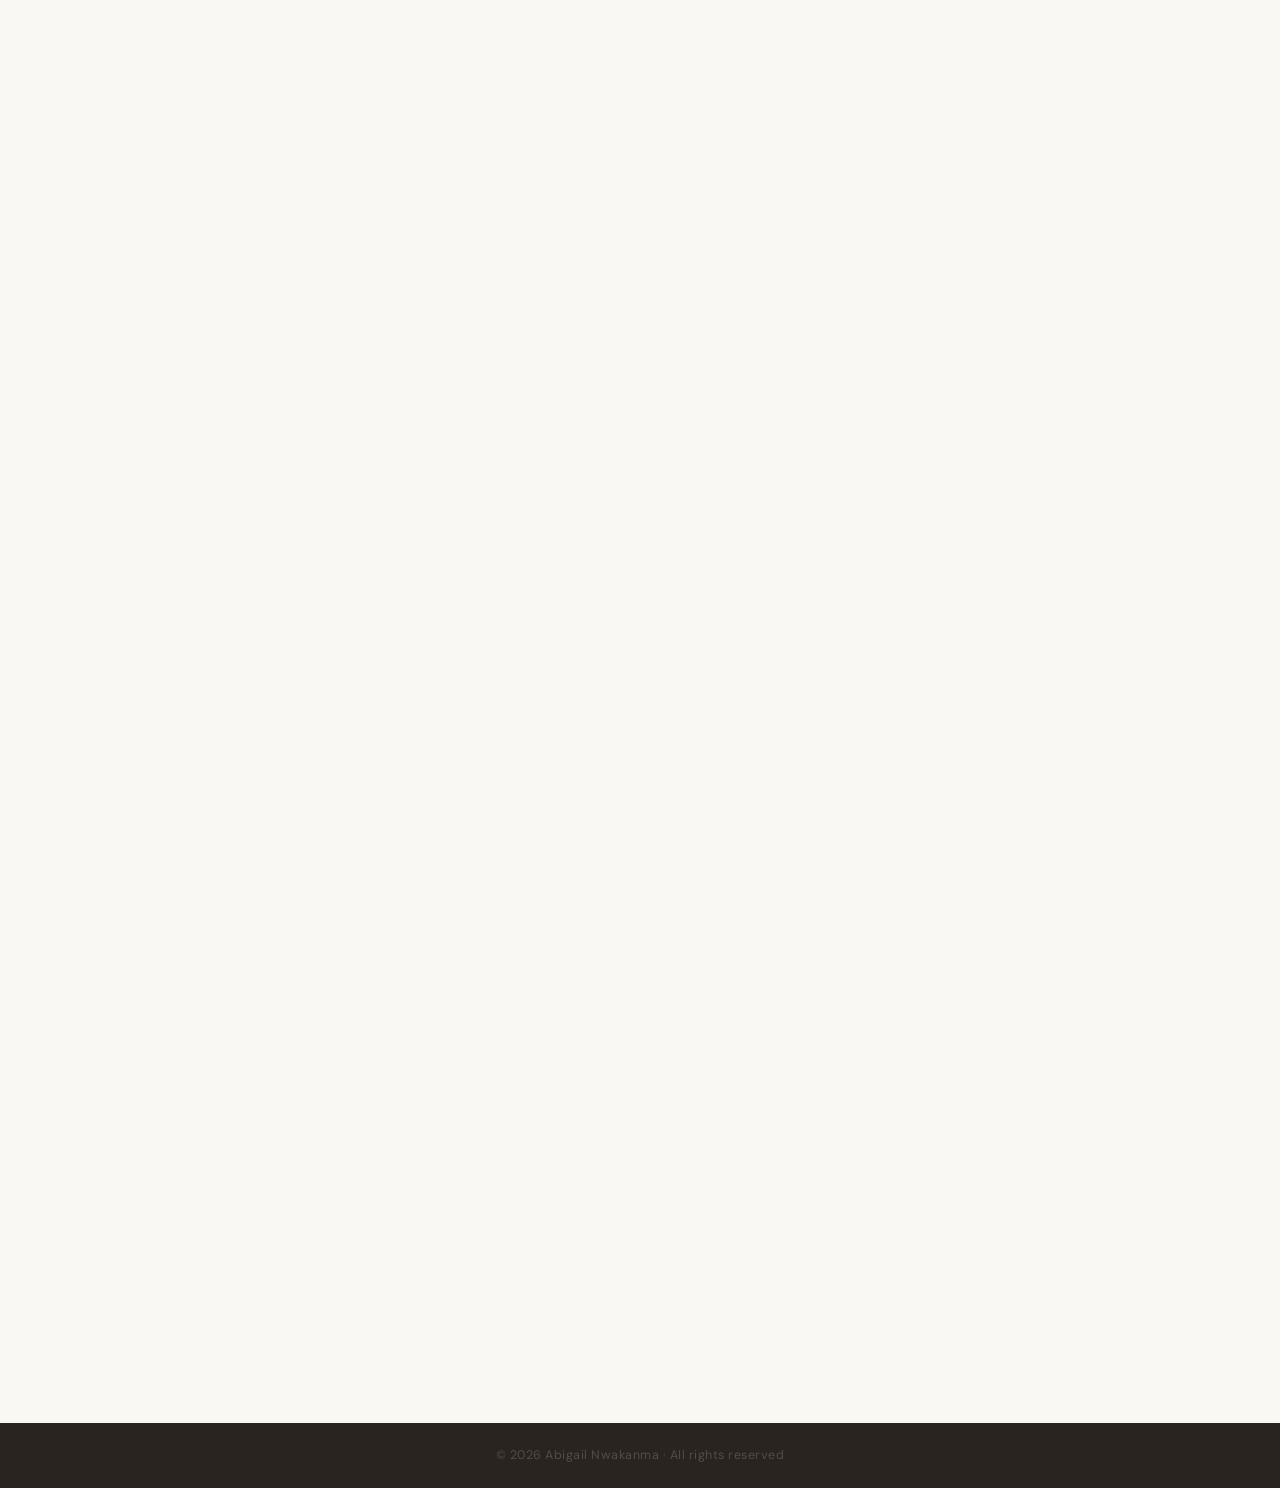
==== commit b91be1ba: "Update index.html" ====
--- a/index.html
+++ b/index.html
@@ -168,7 +168,7 @@
             <img src="images/reading.jpg" alt="Reading and Writing" onerror="this.style.display='none'" />
             <span class="interest-emoji">📚</span>
           </div>
-          <span class="interest-label">Reading/Writing</span>
+          <span class="interest-label">Reading & Writing</span>
         </a>
         <a href="interests.html#travel" class="interest-card">
           <div class="interest-img" style="background: linear-gradient(145deg,#5A6B8A,#364257);">
@@ -177,12 +177,12 @@
           </div>
           <span class="interest-label">Travel & Photography</span>
         </a>
-        <a href="interests.html#stargazing" class="interest-card">
+        <a href="interests.html#Outdoors" class="interest-card">
           <div class="interest-img" style="background: linear-gradient(145deg,#7A8A4A,#4E5A2D);">
-            <img src="images/stargazing.jpg" alt="Stargazing" onerror="this.style.display='none'" />
+            <img src="images/outdoors.jpg" alt="Stargazing" onerror="this.style.display='none'" />
             <span class="interest-emoji">✨</span>
           </div>
-          <span class="interest-label">Stargazing</span>
+          <span class="interest-label">Cozy Corners & Outdoors</span>
         </a>
       </div>
     </div>
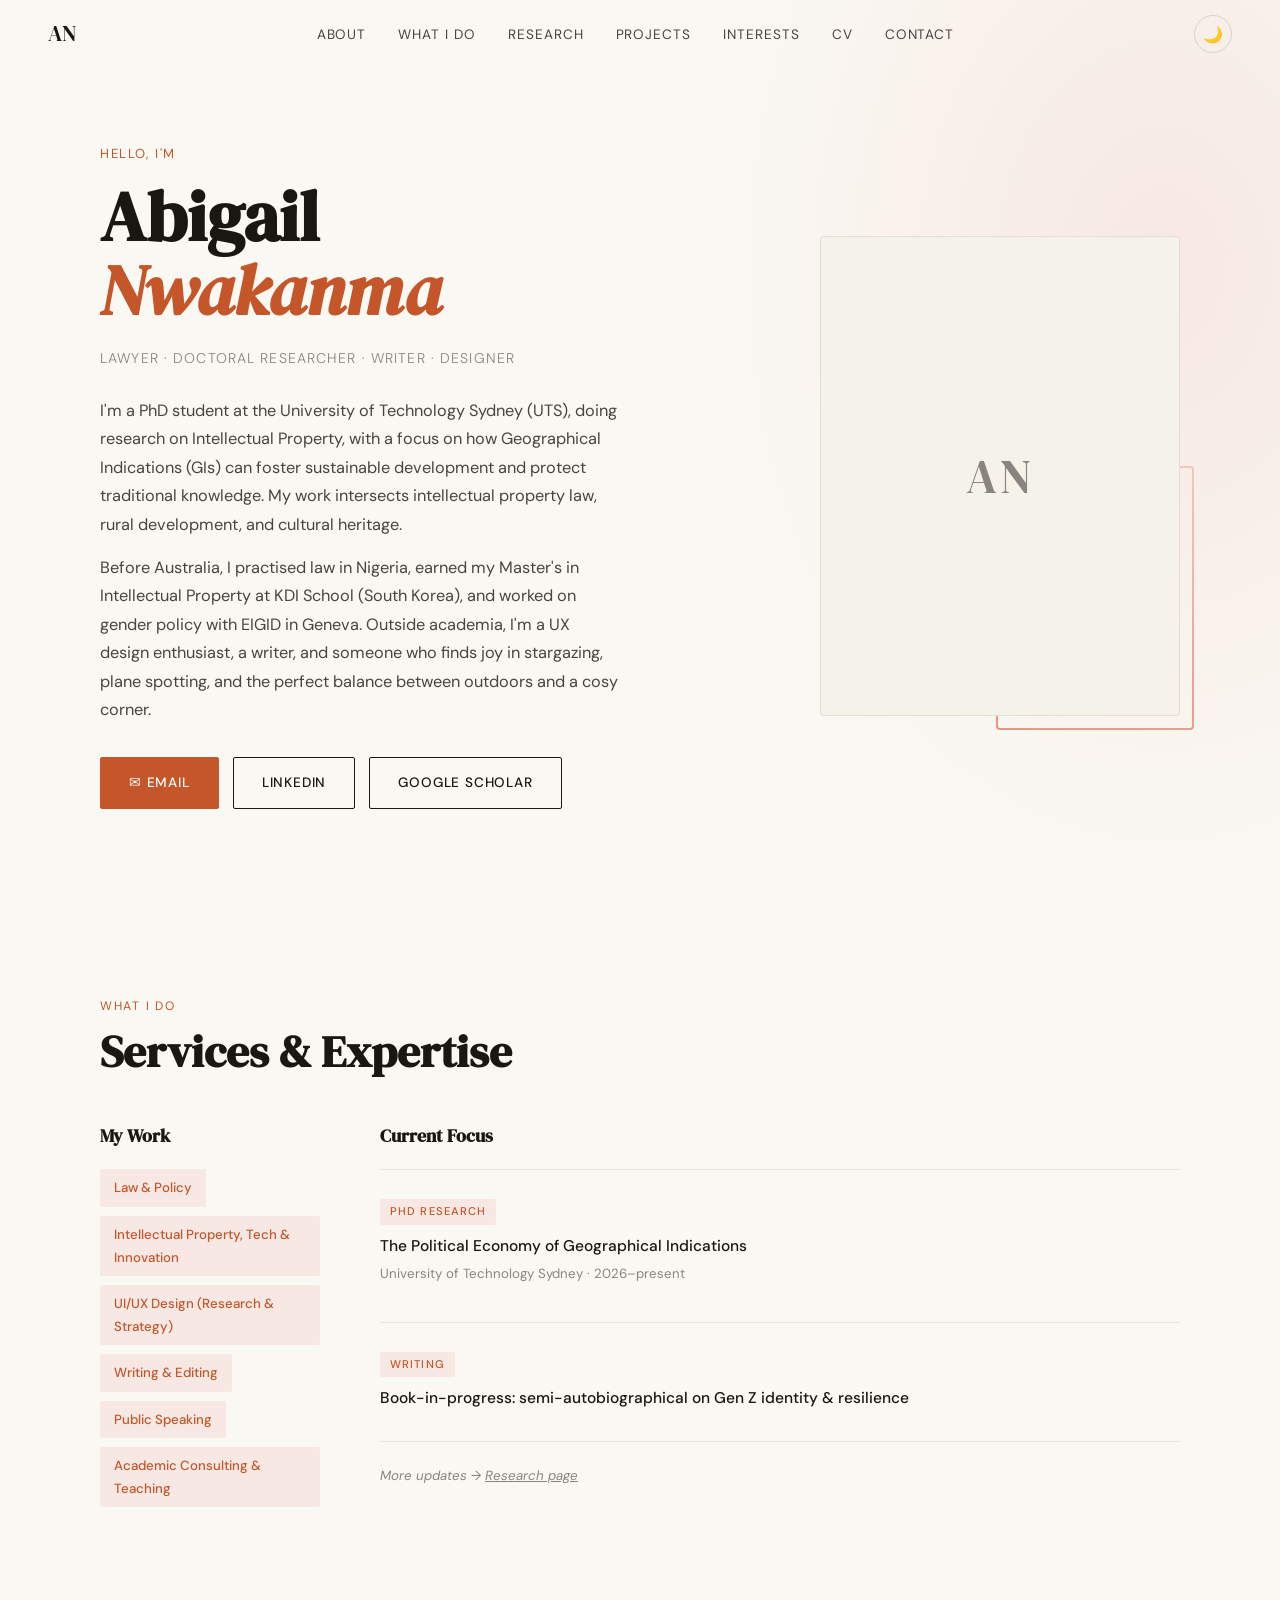
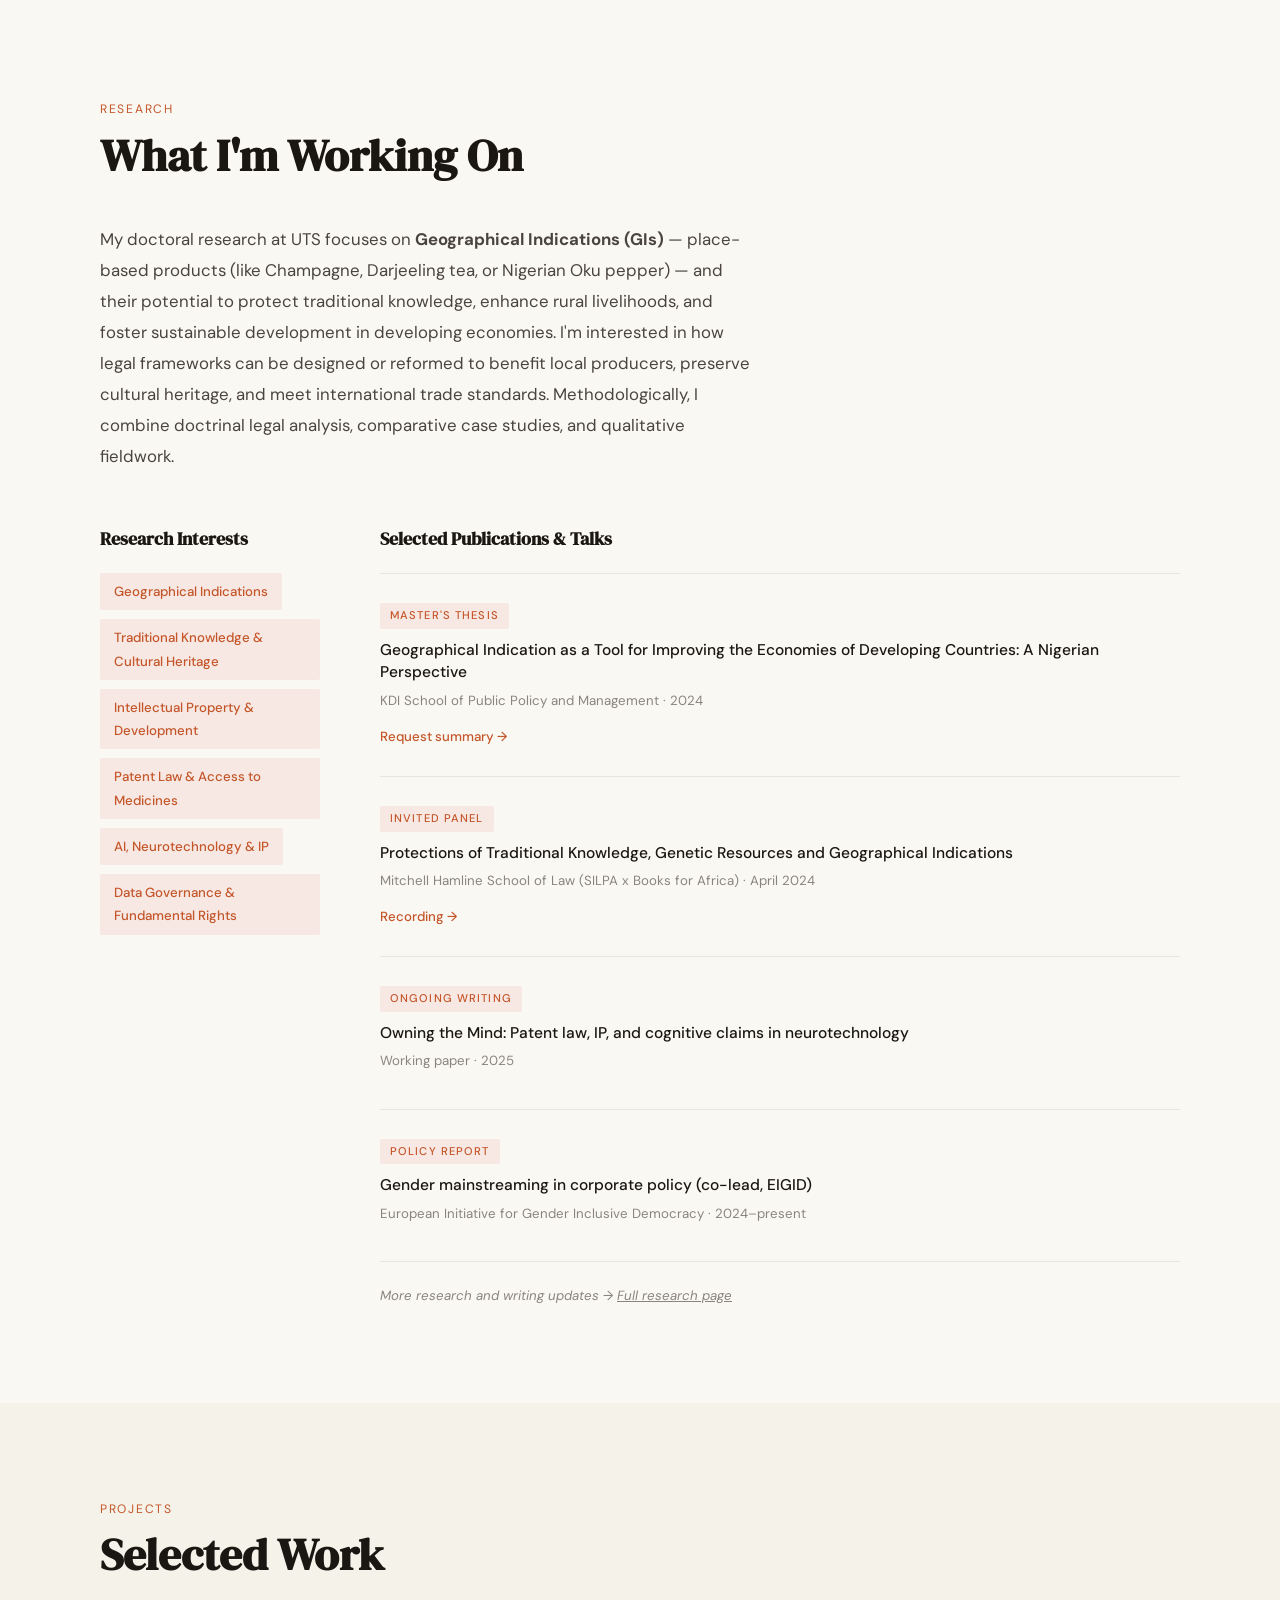
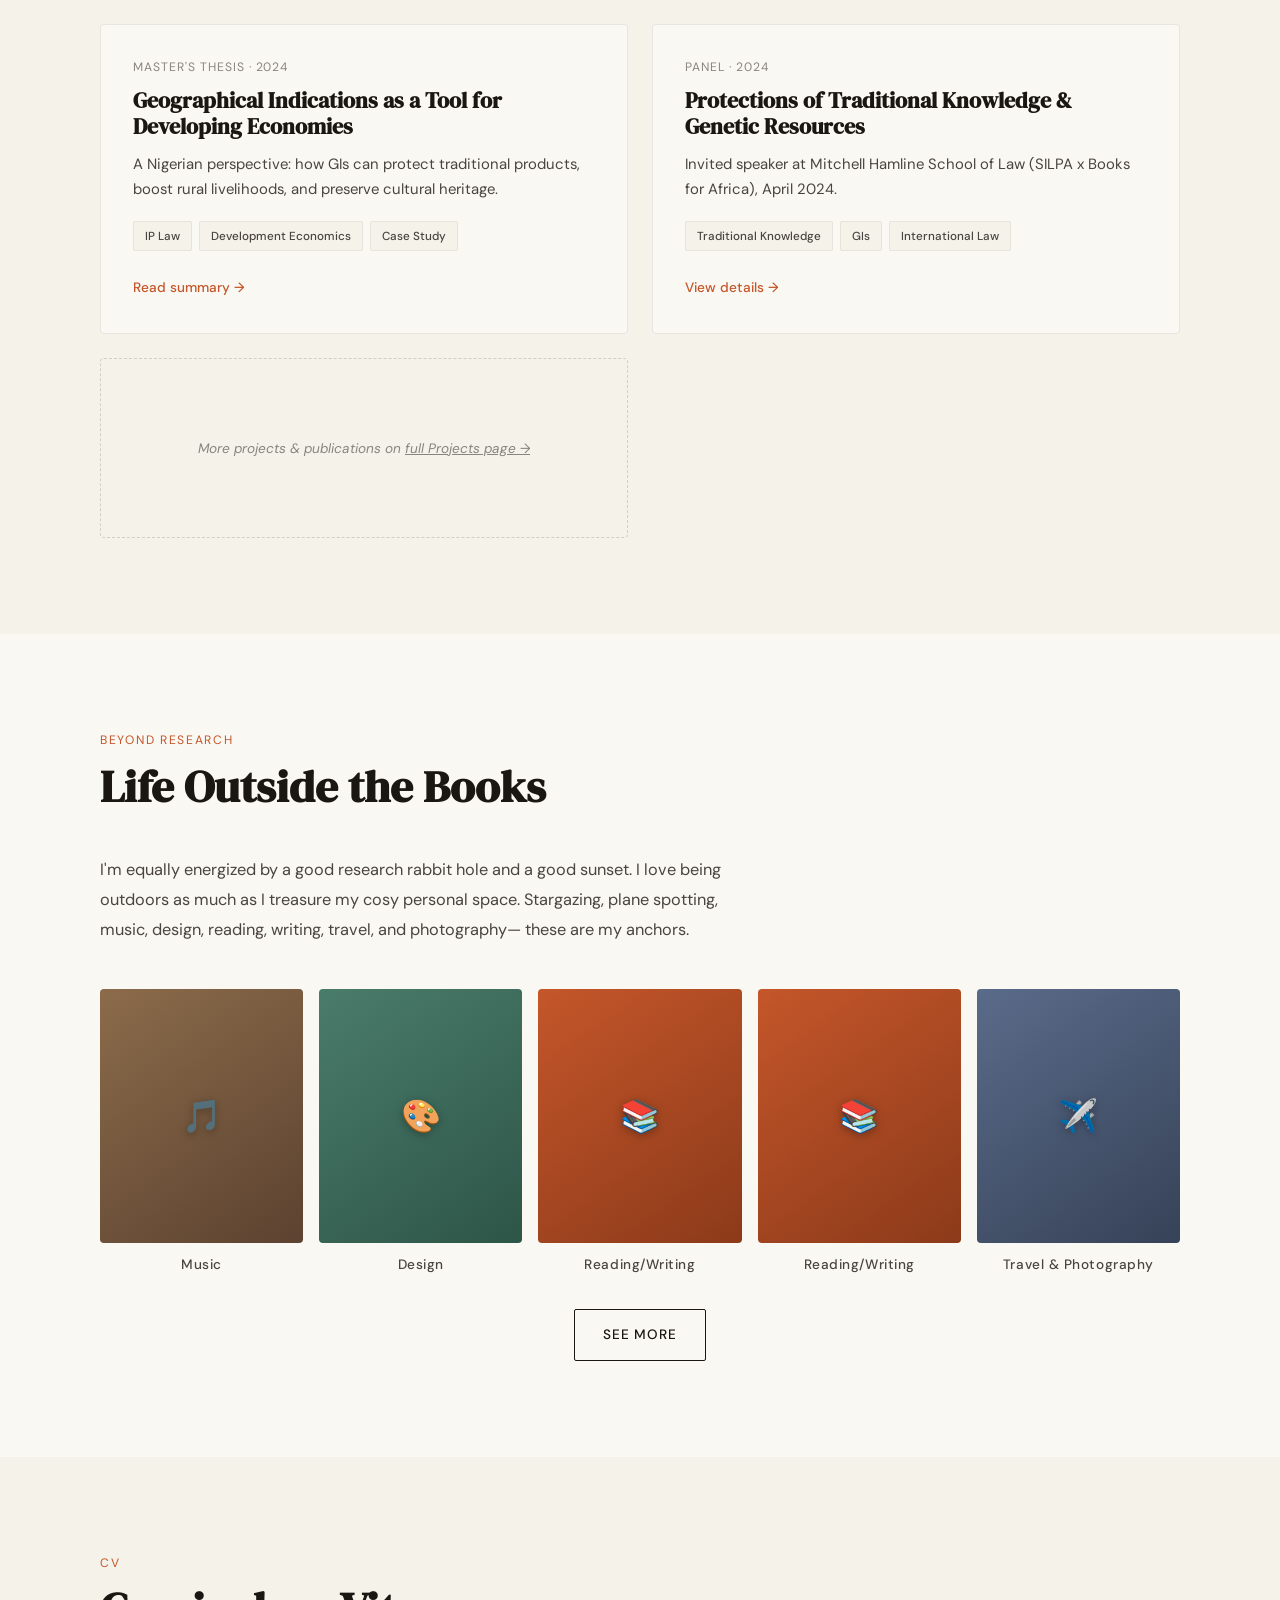
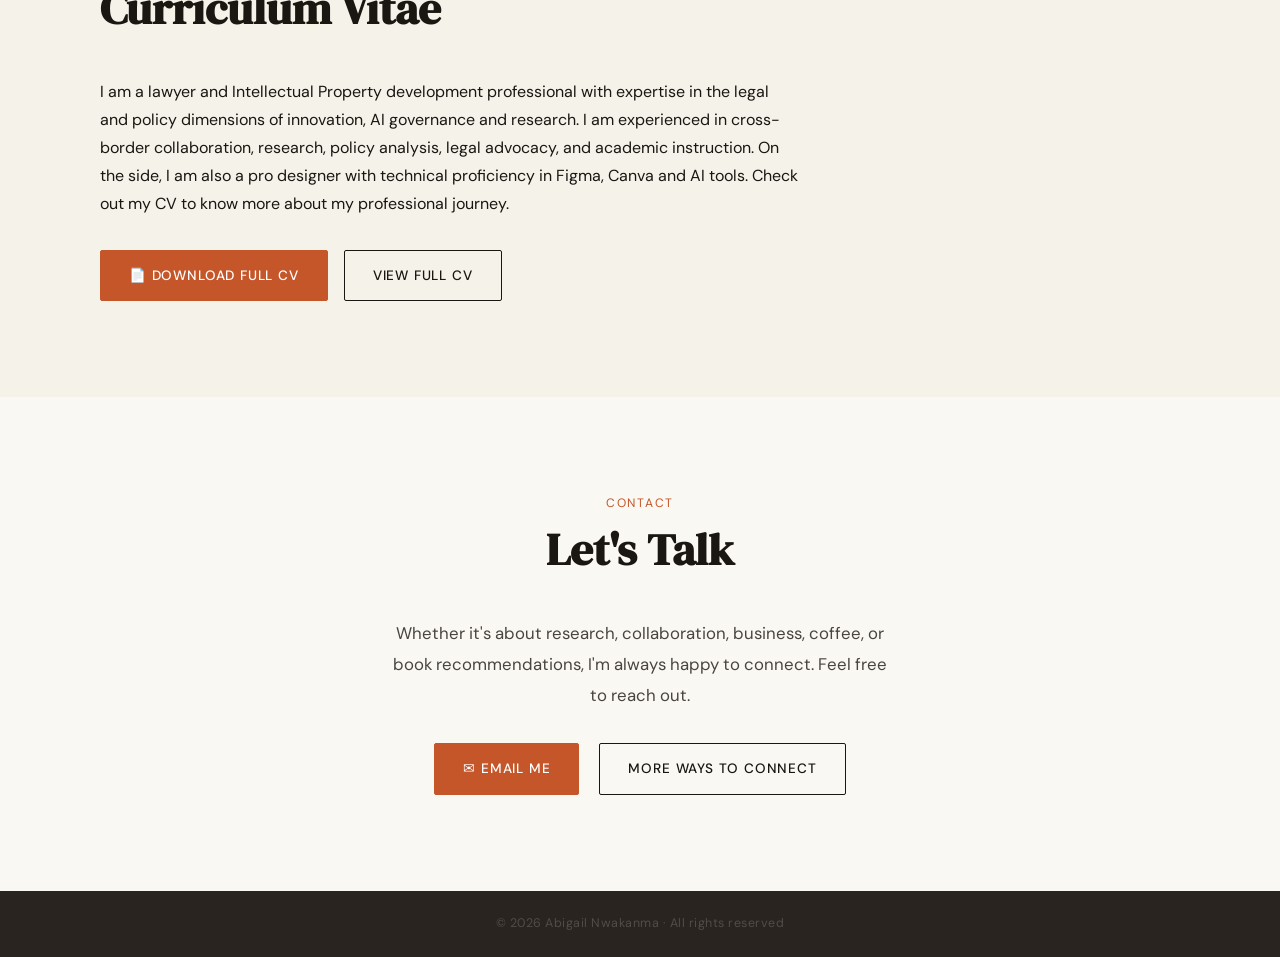
==== commit 3c3008d9: "Update index.html" ====
--- a/index.html
+++ b/index.html
@@ -3,18 +3,18 @@
 <head>
   <meta charset="UTF-8" />
   <meta name="viewport" content="width=device-width, initial-scale=1.0" />
-  <title>Abigail Nwakanma — Lawyer & PhD Researcher, UTS</title>
-  <meta name="description" content="Abigail Nwakanma — Lawyer and PhD Researcher at University of Technology Sydney. Research in Intellectual Property Law, with focus on Geographical Indications.">
+  <title>Abigail Nwakanma</title>
+  <meta name="description" content="Abigail Nwakanma — Lawyer and PhD Researcher at University of Technology Sydney.">
   <link rel="stylesheet" href="style.css" />
   <link href="https://fonts.googleapis.com/css2?family=DM+Serif+Display:ital@0;1&family=DM+Sans:wght@300;400;500&display=swap" rel="stylesheet" />
 </head>
 <body>
 
-  <!-- Navigation -->
   <nav id="navbar">
     <a href="index.html" class="nav-logo">AN</a>
     <ul class="nav-links">
       <li><a href="#about">About</a></li>
+      <li><a href="#services">What I Do</a></li>
       <li><a href="#research">Research</a></li>
       <li><a href="#projects">Projects</a></li>
       <li><a href="#interests">Interests</a></li>
@@ -31,9 +31,9 @@
     </div>
   </nav>
 
-  <!-- Mobile Menu -->
   <div class="mobile-menu" id="mobileMenu">
     <a href="#about" onclick="toggleMenu()">About</a>
+    <a href="#services" onclick="toggleMenu()">What I Do</a>
     <a href="#research" onclick="toggleMenu()">Research</a>
     <a href="#projects" onclick="toggleMenu()">Projects</a>
     <a href="#interests" onclick="toggleMenu()">Interests</a>
@@ -47,22 +47,23 @@
       <div class="hero-text">
         <span class="hero-greeting">Hello, I'm</span>
         <h1 class="hero-name">Abigail<br><em>Nwakanma</em></h1>
-        <p class="hero-roles">Lawyer · PhD Researcher · Policy & Innovation</p>
+        <p class="hero-roles">Lawyer · Doctoral Researcher · Writer · Designer</p>
         <p class="hero-bio">
-          I'm a doctoral researcher at the <strong>University of Technology Sydney</strong>, 
-          where I study how <strong>Geographical Indications (GIs)</strong> can foster sustainable 
-          development and protect traditional knowledge. My work sits at the intersection of 
-          intellectual property law, rural development, and cultural heritage.
+          I'm a PhD student at the University of Technology Sydney (UTS), doing research on 
+          Intellectual Property, with a focus on how Geographical Indications (GIs) can foster sustainable
+          development and protect traditional knowledge. My work intersects intellectual property law, 
+          rural development, and cultural heritage.
         </p>
         <p class="hero-bio">
-          Before Australia, I practised law in Nigeria, earned my Master's in Intellectual Property 
-          at KDI School (South Korea), and worked on gender policy with EIGID in Geneva. Outside 
-          academia, I'm a UX design enthusiast, a writer, and someone who finds joy in stargazing, 
-          plane spotting, and the perfect balance between outdoors and a cosy corner.
+          Before Australia, I practised law in Nigeria, earned my Master's in Intellectual Property
+          at KDI School (South Korea), and worked on gender policy with EIGID in Geneva. 
+          Outside academia, I'm a UX design enthusiast, a writer, and someone who finds joy in 
+          stargazing, plane spotting, and the perfect balance between outdoors and a cosy corner.
         </p>
         <div class="hero-cta">
-          <a href="#contact" class="btn-primary">Get in touch</a>
-          <a href="#cv" class="btn-secondary">View CV</a>
+          <a href="mailto:abigailnwakanma5@gmail.com" class="btn-primary">✉ Email</a>
+          <a href="https://www.linkedin.com/in/abigail-nwakanma" target="_blank" class="btn-secondary">LinkedIn</a>
+          <a href="https://scholar.google.com" target="_blank" class="btn-secondary">Google Scholar</a>
         </div>
       </div>
       <div class="hero-photo">
@@ -73,62 +74,112 @@
         <div class="photo-accent"></div>
       </div>
     </div>
-    <!-- removed "scroll ↓" -->
-  </section>
-
-  <!-- QUICK LINKS / SERVICES -->
-  <section class="section fade-in">
-    <div class="container">
-      <div class="section-label">01 — What I Do</div>
-      <h2 class="section-title">Services & Expertise</h2>
+  </section>
+
+  <!-- WHAT I DO (SERVICES) -->
+  <section id="services" class="section fade-in">
+    <div class="container">
+      <div class="section-label">What I Do</div>
+      <h2 class="section-title">Services &amp; Expertise</h2>
       <div class="research-grid">
         <div class="research-interests">
-          <h3>Areas</h3>
+          <h3>My Work</h3>
           <ul class="tag-list">
-            <li>Legal & Academic Consulting</li>
-            <li>UI/UX Design (Research & Strategy)</li>
-            <li>Writing & Editing</li>
-            <li>Public Speaking & Teaching</li>
-            <li>Policy Analysis</li>
-            <li>IP Strategy for Creative Economies</li>
+            <li>Law &amp; Policy</li>
+            <li>Intellectual Property, Tech &amp; Innovation</li>
+            <li>UI/UX Design (Research &amp; Strategy)</li>
+            <li>Writing &amp; Editing</li>
+            <li>Public Speaking</li>
+            <li>Academic Consulting &amp; Teaching</li>
           </ul>
         </div>
         <div class="publications">
           <h3>Current Focus</h3>
           <div class="pub-item">
             <span class="pub-type">PhD Research</span>
-            <h4>Geographical Indications as Tools for Sustainable Development</h4>
-            <p class="pub-meta">University of Technology Sydney · 2025–present</p>
+            <h4>The Political Economy of Geographical Indications</h4>
+            <p class="pub-meta">University of Technology Sydney · 2026–present</p>
           </div>
           <div class="pub-item">
             <span class="pub-type">Writing</span>
-            <h4>Book-in-progress: semi-autobiographical on Gen Z identity & resilience</h4>
-          </div>
-          <p class="pub-note">More research and writing updates → <a href="research.html">Research page</a></p>
-        </div>
-      </div>
-    </div>
-  </section>
-
-  <!-- HIGHLIGHT PROJECTS (teasers) -->
-  <section class="section section-alt fade-in">
-    <div class="container">
-      <div class="section-label">02 — Selected Work</div>
-      <h2 class="section-title">Projects & Publications</h2>
+            <h4>Book-in-progress: semi-autobiographical on Gen Z identity &amp; resilience</h4>
+          </div>
+          <p class="pub-note">More updates → <a href="research.html">Research page</a></p>
+        </div>
+      </div>
+    </div>
+  </section>
+
+  <!-- RESEARCH -->
+  <section id="research" class="section fade-in">
+    <div class="container">
+      <div class="section-label">Research</div>
+      <h2 class="section-title">What I'm Working On</h2>
+      <div class="research-intro">
+        <p>My doctoral research at UTS focuses on <strong>Geographical Indications (GIs)</strong> — place-based products (like Champagne, Darjeeling tea, or Nigerian Oku pepper) — and their potential to protect traditional knowledge, enhance rural livelihoods, and foster sustainable development in developing economies.
+          I'm interested in how legal frameworks can be designed or reformed to benefit local producers, preserve cultural heritage, and meet international trade standards. Methodologically, I combine doctrinal legal analysis, comparative case studies, and qualitative fieldwork.</p>
+      </div>
+      <div class="research-grid">
+        <div class="research-interests">
+          <h3>Research Interests</h3>
+          <ul class="tag-list">
+            <li>Geographical Indications</li>
+            <li>Traditional Knowledge & Cultural Heritage</li>
+            <li>Intellectual Property & Development</li>
+            <li>Patent Law & Access to Medicines</li>
+            <li>AI, Neurotechnology & IP</li>
+            <li>Data Governance & Fundamental Rights</li>
+          </ul>
+        </div>
+        <div class="publications">
+          <h3>Selected Publications & Talks</h3>
+          <div class="pub-item">
+            <span class="pub-type">Master's Thesis</span>
+            <h4>Geographical Indication as a Tool for Improving the Economies of Developing Countries: A Nigerian Perspective</h4>
+            <p class="pub-meta">KDI School of Public Policy and Management · 2024</p>
+            <a href="#" class="pub-link">Request summary →</a>
+          </div>
+          <div class="pub-item">
+            <span class="pub-type">Invited Panel</span>
+            <h4>Protections of Traditional Knowledge, Genetic Resources and Geographical Indications</h4>
+            <p class="pub-meta">Mitchell Hamline School of Law (SILPA x Books for Africa) · April 2024</p>
+            <a href="#" class="pub-link">Recording →</a>
+          </div>
+          <div class="pub-item">
+            <span class="pub-type">Ongoing Writing</span>
+            <h4>Owning the Mind: Patent law, IP, and cognitive claims in neurotechnology</h4>
+            <p class="pub-meta">Working paper · 2025</p>
+          </div>
+          <div class="pub-item">
+            <span class="pub-type">Policy Report</span>
+            <h4>Gender mainstreaming in corporate policy (co-lead, EIGID)</h4>
+            <p class="pub-meta">European Initiative for Gender Inclusive Democracy · 2024–present</p>
+          </div>
+          <p class="pub-note">More research and writing updates → <a href="research.html">Full research page</a></p>
+        </div>
+      </div>
+    </div>
+  </section>
+
+  <!-- PROJECTS -->
+  <section id="projects" class="section section-alt fade-in">
+    <div class="container">
+      <div class="section-label">Projects</div>
+      <h2 class="section-title">Selected Work</h2>
       <div class="projects-grid">
         <div class="project-card">
           <div class="project-meta">Master's Thesis · 2024</div>
           <h3 class="project-title">Geographical Indications as a Tool for Developing Economies</h3>
           <p class="project-desc">A Nigerian perspective: how GIs can protect traditional products, boost rural livelihoods, and preserve cultural heritage.</p>
           <div class="project-tags"><span>IP Law</span><span>Development Economics</span><span>Case Study</span></div>
-          <a href="projects.html#gi-thesis" class="project-link">Read summary →</a>
+          <a href="projects.html" class="project-link">Read summary →</a>
         </div>
         <div class="project-card">
           <div class="project-meta">Panel · 2024</div>
-          <h3 class="project-title">Protections of Traditional Knowledge & Genetic Resources</h3>
-          <p class="project-desc">Invited speaker at Mitchell Hamline School of Law (SILPA x Books for Africa).</p>
+          <h3 class="project-title">Protections of Traditional Knowledge &amp; Genetic Resources</h3>
+          <p class="project-desc">Invited speaker at Mitchell Hamline School of Law (SILPA x Books for Africa), April 2024.</p>
           <div class="project-tags"><span>Traditional Knowledge</span><span>GIs</span><span>International Law</span></div>
-          <a href="projects.html#panel" class="project-link">Watch recording →</a>
+          <a href="projects.html" class="project-link">View details →</a>
         </div>
         <div class="project-card project-card-ghost">
           <div class="project-ghost-inner">More projects & publications on <a href="projects.html">full Projects page →</a></div>
@@ -137,114 +188,72 @@
     </div>
   </section>
 
-  <!-- INTERESTS PREVIEW -->
-  <section class="section fade-in">
-    <div class="container">
-      <div class="section-label">03 — Beyond Research</div>
+  <!-- INTERESTS (4 cards + See more button) -->
+  <section id="interests" class="section fade-in">
+    <div class="container">
+      <div class="section-label">Beyond Research</div>
       <h2 class="section-title">Life Outside the Books</h2>
       <p class="beyond-intro">
         I'm equally energized by a good research rabbit hole and a good sunset. 
         I love being outdoors as much as I treasure my cosy personal space. 
-        Stargazing, plane spotting, music, design, reading, writing, travel, and photography — 
+        Stargazing, plane spotting, music, design, reading, writing, travel, and photography— 
         these are my anchors.
       </p>
       <div class="interests-grid" style="margin-top: 32px;">
-        <a href="interests.html#music" class="interest-card">
-          <div class="interest-img" style="background: linear-gradient(145deg,#8B6B4A,#5C4230);">
-            <img src="images/music.jpg" alt="Music" onerror="this.style.display='none'" />
-            <span class="interest-emoji">🎵</span>
-          </div>
+        <a href="interests.html" class="interest-card">
+          <div class="interest-img" style="background: linear-gradient(145deg,#8B6B4A,#5C4230);"><span class="interest-emoji">🎵</span></div>
           <span class="interest-label">Music</span>
         </a>
-        <a href="interests.html#design" class="interest-card">
-          <div class="interest-img" style="background: linear-gradient(145deg,#4A7C6B,#2D5548);">
-            <img src="images/design.jpg" alt="Design" onerror="this.style.display='none'" />
-            <span class="interest-emoji">🎨</span>
-          </div>
+        <a href="interests.html" class="interest-card">
+          <div class="interest-img" style="background: linear-gradient(145deg,#4A7C6B,#2D5548);"><span class="interest-emoji">🎨</span></div>
           <span class="interest-label">Design</span>
         </a>
-        <a href="interests.html#reading" class="interest-card">
-          <div class="interest-img" style="background: linear-gradient(145deg,#C4562A,#8C3A1A);">
-            <img src="images/reading.jpg" alt="Reading and Writing" onerror="this.style.display='none'" />
-            <span class="interest-emoji">📚</span>
-          </div>
-          <span class="interest-label">Reading & Writing</span>
-        </a>
-        <a href="interests.html#travel" class="interest-card">
-          <div class="interest-img" style="background: linear-gradient(145deg,#5A6B8A,#364257);">
-            <img src="images/travel.jpg" alt="Travel and Photography" onerror="this.style.display='none'" />
-            <span class="interest-emoji">✈️</span>
-          </div>
-          <span class="interest-label">Travel & Photography</span>
-        </a>
-        <a href="interests.html#Outdoors" class="interest-card">
-          <div class="interest-img" style="background: linear-gradient(145deg,#7A8A4A,#4E5A2D);">
-            <img src="images/outdoors.jpg" alt="Stargazing" onerror="this.style.display='none'" />
-            <span class="interest-emoji">✨</span>
-          </div>
-          <span class="interest-label">Cozy Corners & Outdoors</span>
-        </a>
-      </div>
-    </div>
-  </section>
-
-  <!-- CV SECTION (anchor) -->
+        <a href="interests.html" class="interest-card">
+          <div class="interest-img" style="background: linear-gradient(145deg,#C4562A,#8C3A1A);"><span class="interest-emoji">📚</span></div>
+          <span class="interest-label">Reading/Writing</span>
+        </a>
+        <a href="interests.html" class="interest-card">
+          <div class="interest-img" style="background: linear-gradient(145deg,#C4562A,#8C3A1A);"><span class="interest-emoji">📚</span></div>
+          <span class="interest-label">Reading/Writing</span>
+        </a>
+        <a href="interests.html" class="interest-card">
+          <div class="interest-img" style="background: linear-gradient(145deg,#5A6B8A,#364257);"><span class="interest-emoji">✈️</span></div>
+          <span class="interest-label">Travel &amp; Photography</span>
+        </a>
+      </div>
+      <div style="text-align: center; margin-top: 32px;">
+        <a href="interests.html" class="btn-secondary">See more</a>
+      </div>
+    </div>
+  </section>
+
+  <!-- CV SECTION (with constrained text, left-aligned) -->
   <section id="cv" class="section section-alt fade-in">
     <div class="container">
-      <div class="section-label">04 — CV</div>
+      <div class="section-label">CV</div>
       <h2 class="section-title">Curriculum Vitae</h2>
-      <div style="margin-bottom: 32px;">
-        <p><strong>Education:</strong> PhD in Law (UTS, 2025–present); Master's in IP & Development (KDI School, 2024); Barrister-at-Law (Nigerian Law School, 2021); LL.B (University of Benin, 2019).</p>
-        <p><strong>Experience:</strong> Policy & Advocacy Officer (EIGID); Legal Associate; UX Researcher; Writing Consultant; English Instructor.</p>
-        <p><strong>Awards:</strong> WIPO Master's Scholarship; Dean's List (twice).</p>
-      </div>
-      <div class="cv-download" style="margin-top: 0;">
-        <a href="Nwakanma_Abigail_Comprehensive Academic CV.pdf" class="btn-primary" target="_blank">📄 Download Full CV (PDF)</a>
-      </div>
-      <p style="text-align: center; margin-top: 24px;">For a complete academic CV, including publications, research experience, and certifications, <a href="cv.html">visit the full CV page →</a></p>
-    </div>
-  </section>
-
-  <!-- CONTACT SECTION (anchor) – LIGHT MODE -->
+      <div style="max-width: 700px;">
+        <p>I am a lawyer and Intellectual Property development professional with expertise in the legal and policy dimensions of innovation, AI governance and research. I am experienced in cross-border collaboration, research, policy analysis, legal advocacy, and academic instruction. On the side, I am also a pro designer with technical proficiency in Figma, Canva and AI tools. Check out my CV to know more about my professional journey.</p>
+      </div>
+      <div style="display:flex; gap:16px; flex-wrap:wrap; margin-top: 32px;">
+        <a href="Nwakanma_Abigail_Comprehensive Academic CV.pdf" class="btn-primary" target="_blank">📄 Download Full CV</a>
+        <a href="cv.html" class="btn-secondary">View Full CV</a>
+      </div>
+    </div>
+  </section>
+
+  <!-- CONTACT (simplified: Email button + See more) -->
   <section id="contact" class="section fade-in">
-    <div class="container contact-container" style="max-width: 700px;">
-      <div class="section-label">05 — Contact</div>
+    <div class="container" style="max-width: 700px; text-align: center;">
+      <div class="section-label">Contact</div>
       <h2 class="section-title">Let's Talk</h2>
-      <p class="contact-intro" style="color: var(--ink-soft);">
-        I welcome conversations about research collaborations, speaking engagements, legal or UX consulting, writing opportunities, or simply exchanging book recommendations.
+      <p class="contact-intro" style="color: var(--ink-soft); max-width: 500px; margin: 0 auto 32px auto;">
+        Whether it's about research, collaboration, business, coffee, or book recommendations, I'm always happy to connect.
+        Feel free to reach out.
       </p>
-      <div class="contact-links" style="margin-bottom: 32px;">
-        <a href="mailto:abigailnwakanma5@gmail.com" class="contact-item" style="color: var(--ink);">
-          <span class="contact-icon" style="border-color: var(--border);">✉</span>
-          <span>abigailnwakanma5@gmail.com</span>
-        </a>
-        <a href="#" target="_blank" class="contact-item" style="color: var(--ink);">
-          <span class="contact-icon" style="border-color: var(--border);">in</span>
-          <span>LinkedIn</span>
-        </a>
-        <a href="#" target="_blank" class="contact-item" style="color: var(--ink);">
-          <span class="contact-icon" style="border-color: var(--border);">M</span>
-          <span>Medium</span>
-        </a>
-        <a href="#" target="_blank" class="contact-item" style="color: var(--ink);">
-          <span class="contact-icon" style="border-color: var(--border);">Be</span>
-          <span>Behance</span>
-        </a>
-        <a href="#" target="_blank" class="contact-item" style="color: var(--ink);">
-          <span class="contact-icon" style="border-color: var(--border);">🎓</span>
-          <span>Google Scholar</span>
-        </a>
-        <a href="#" target="_blank" class="contact-item" style="color: var(--ink);">
-          <span class="contact-icon" style="border-color: var(--border);">SSRN</span>
-          <span>SSRN</span>
-        </a>
-        <a href="#" target="_blank" class="contact-item" style="color: var(--ink);">
-          <span class="contact-icon" style="border-color: var(--border);">UTS</span>
-          <span>UTS Discovery</span>
-        </a>
-      </div>
-      <div class="contact-location" style="border-top-color: var(--border); color: var(--ink-muted);">
-        <p>📍 Based in <strong>Sydney, Australia</strong><br>Doctoral Researcher · University of Technology Sydney · Faculty of Law</p>
+      <div style="display: flex; gap: 20px; justify-content: center; flex-wrap: wrap;">
+        <a href="mailto:abigailnwakanma5@gmail.com" class="btn-primary">✉ Email me</a>
+        <a href="contact.html" class="btn-secondary">More ways to connect</a>
       </div>
     </div>
   </section>
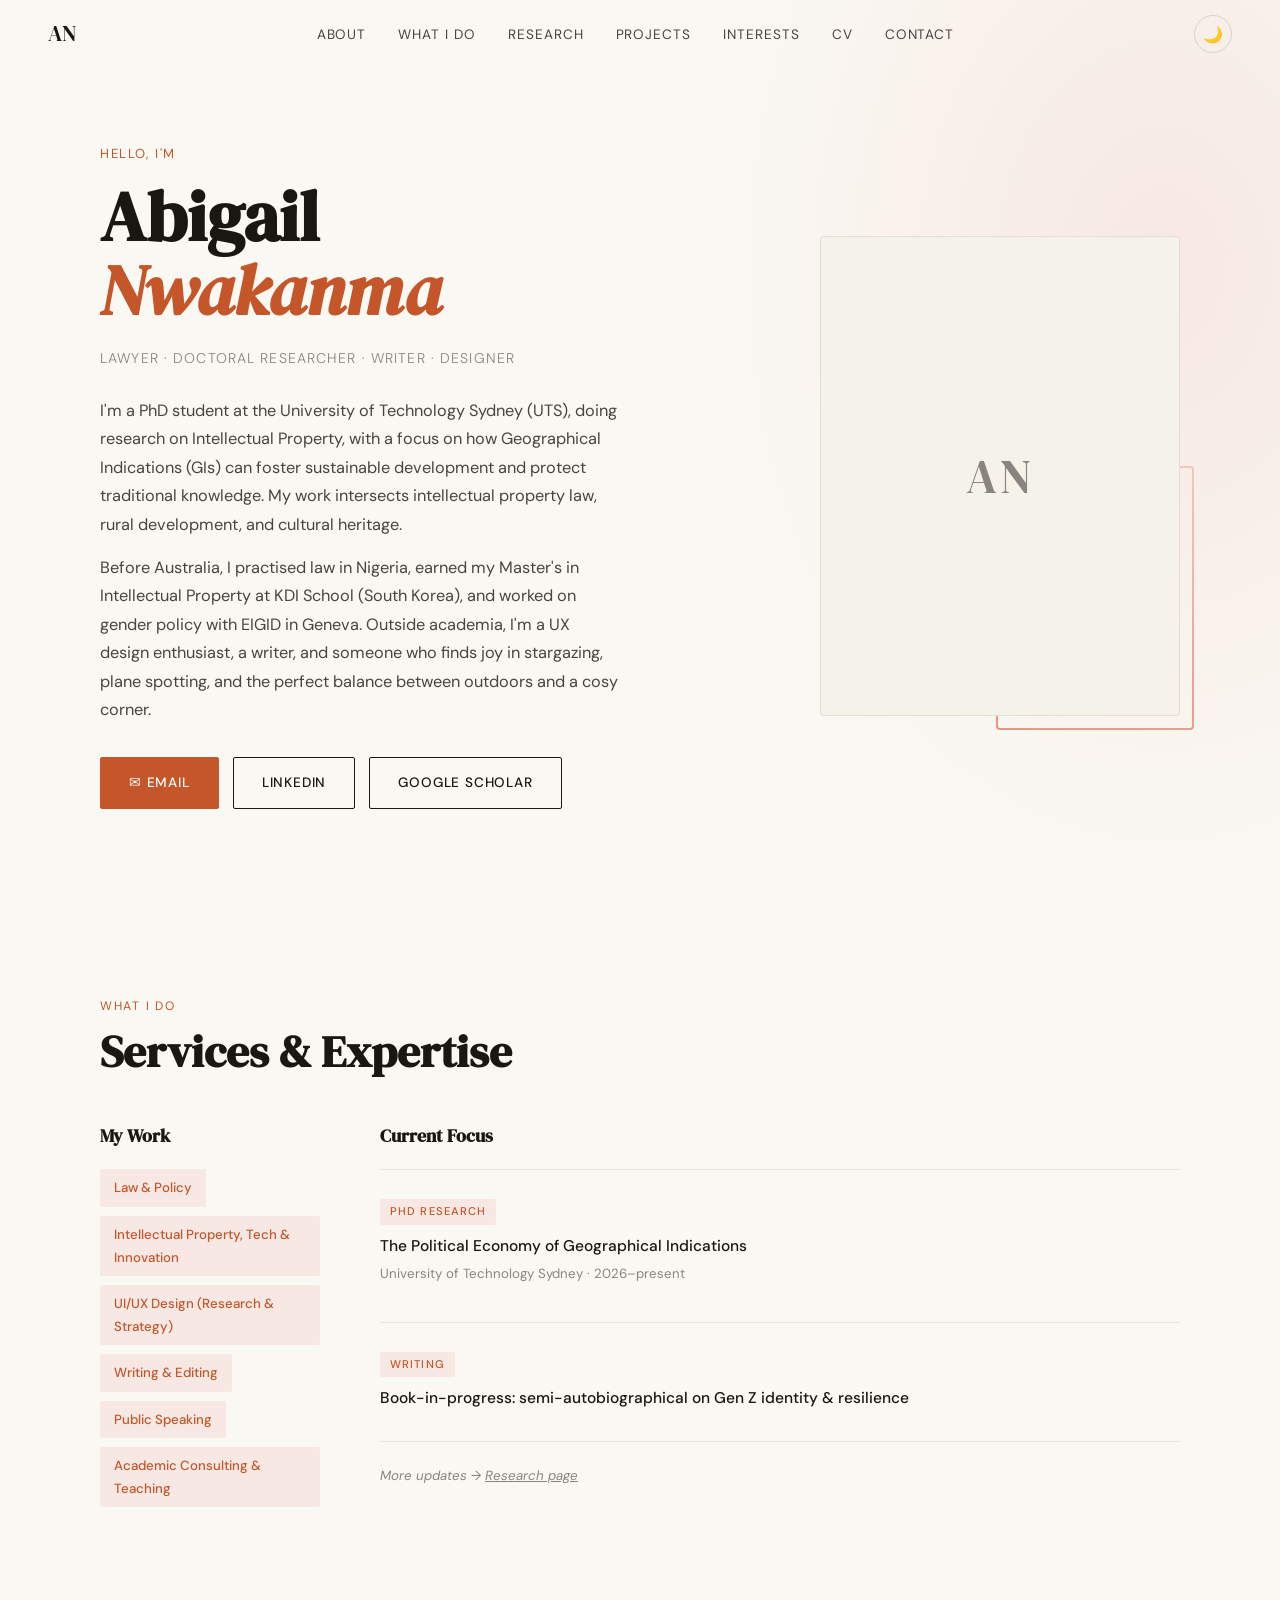
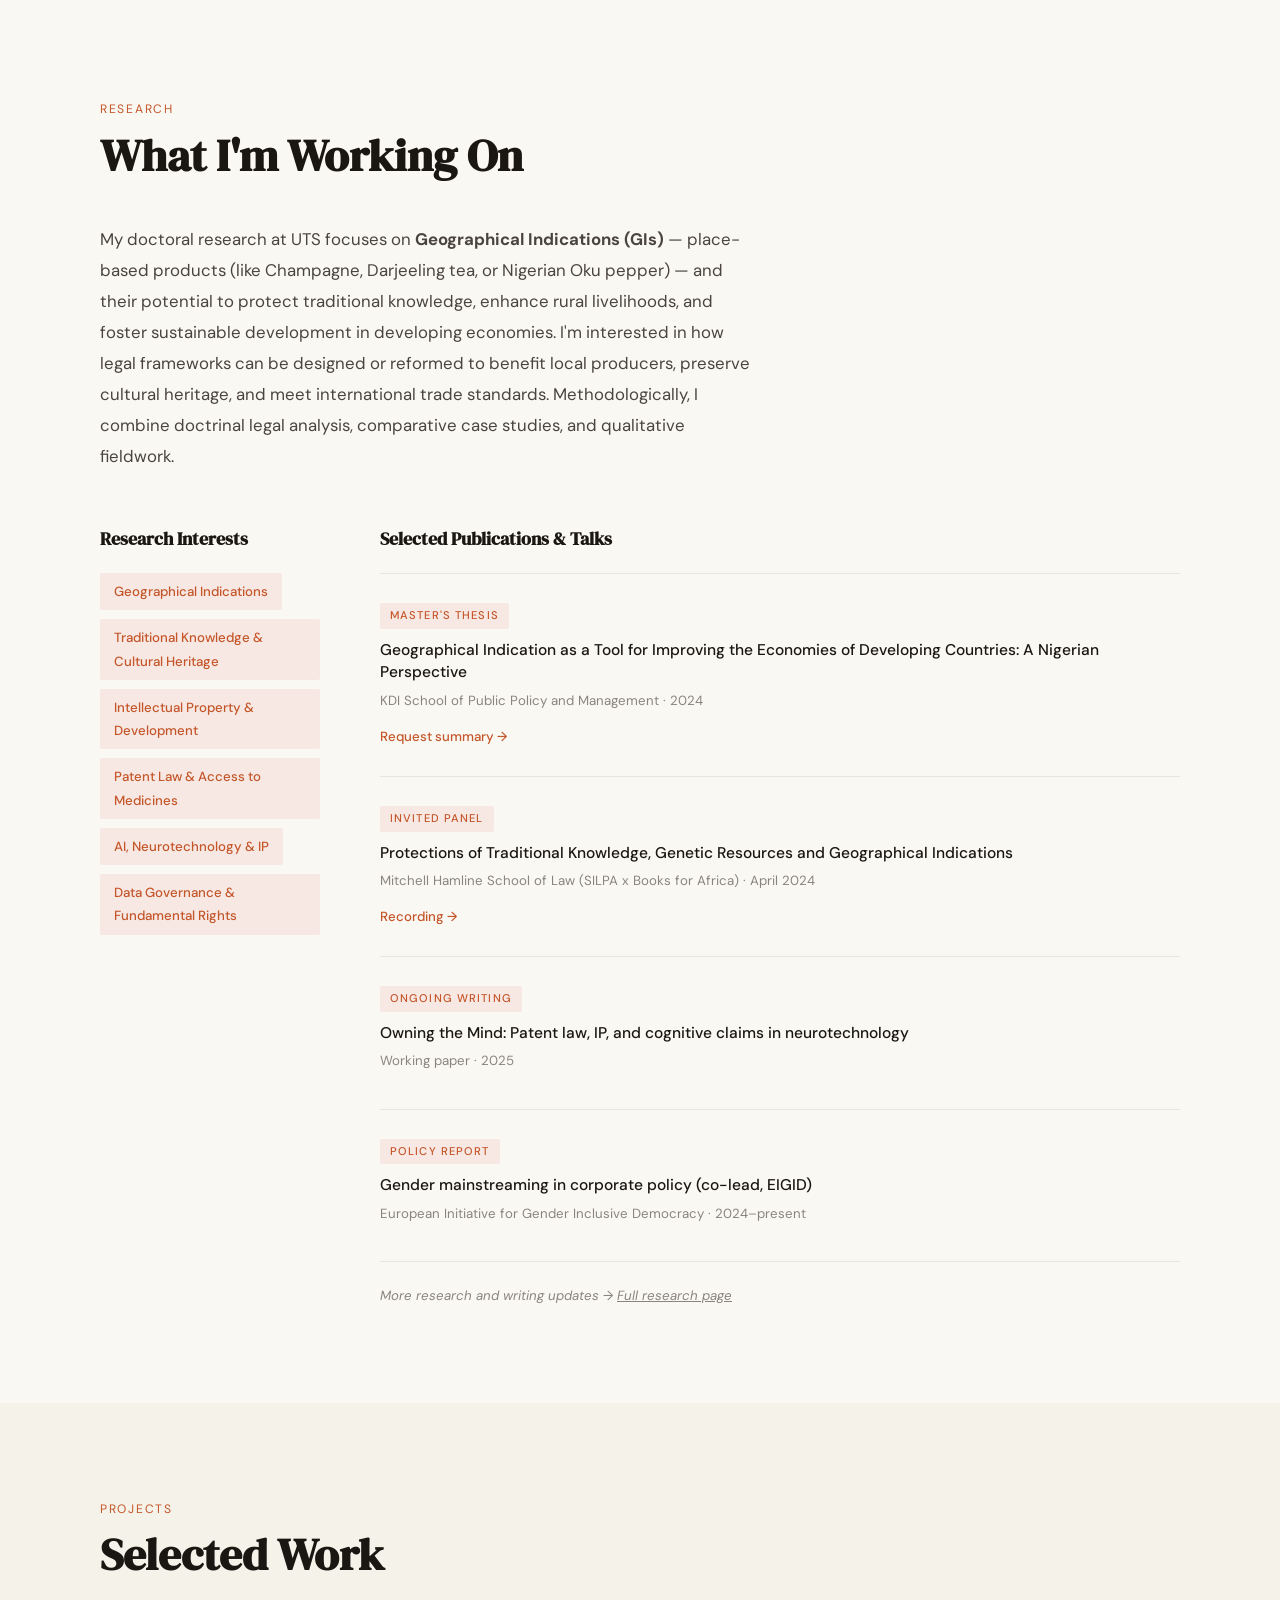
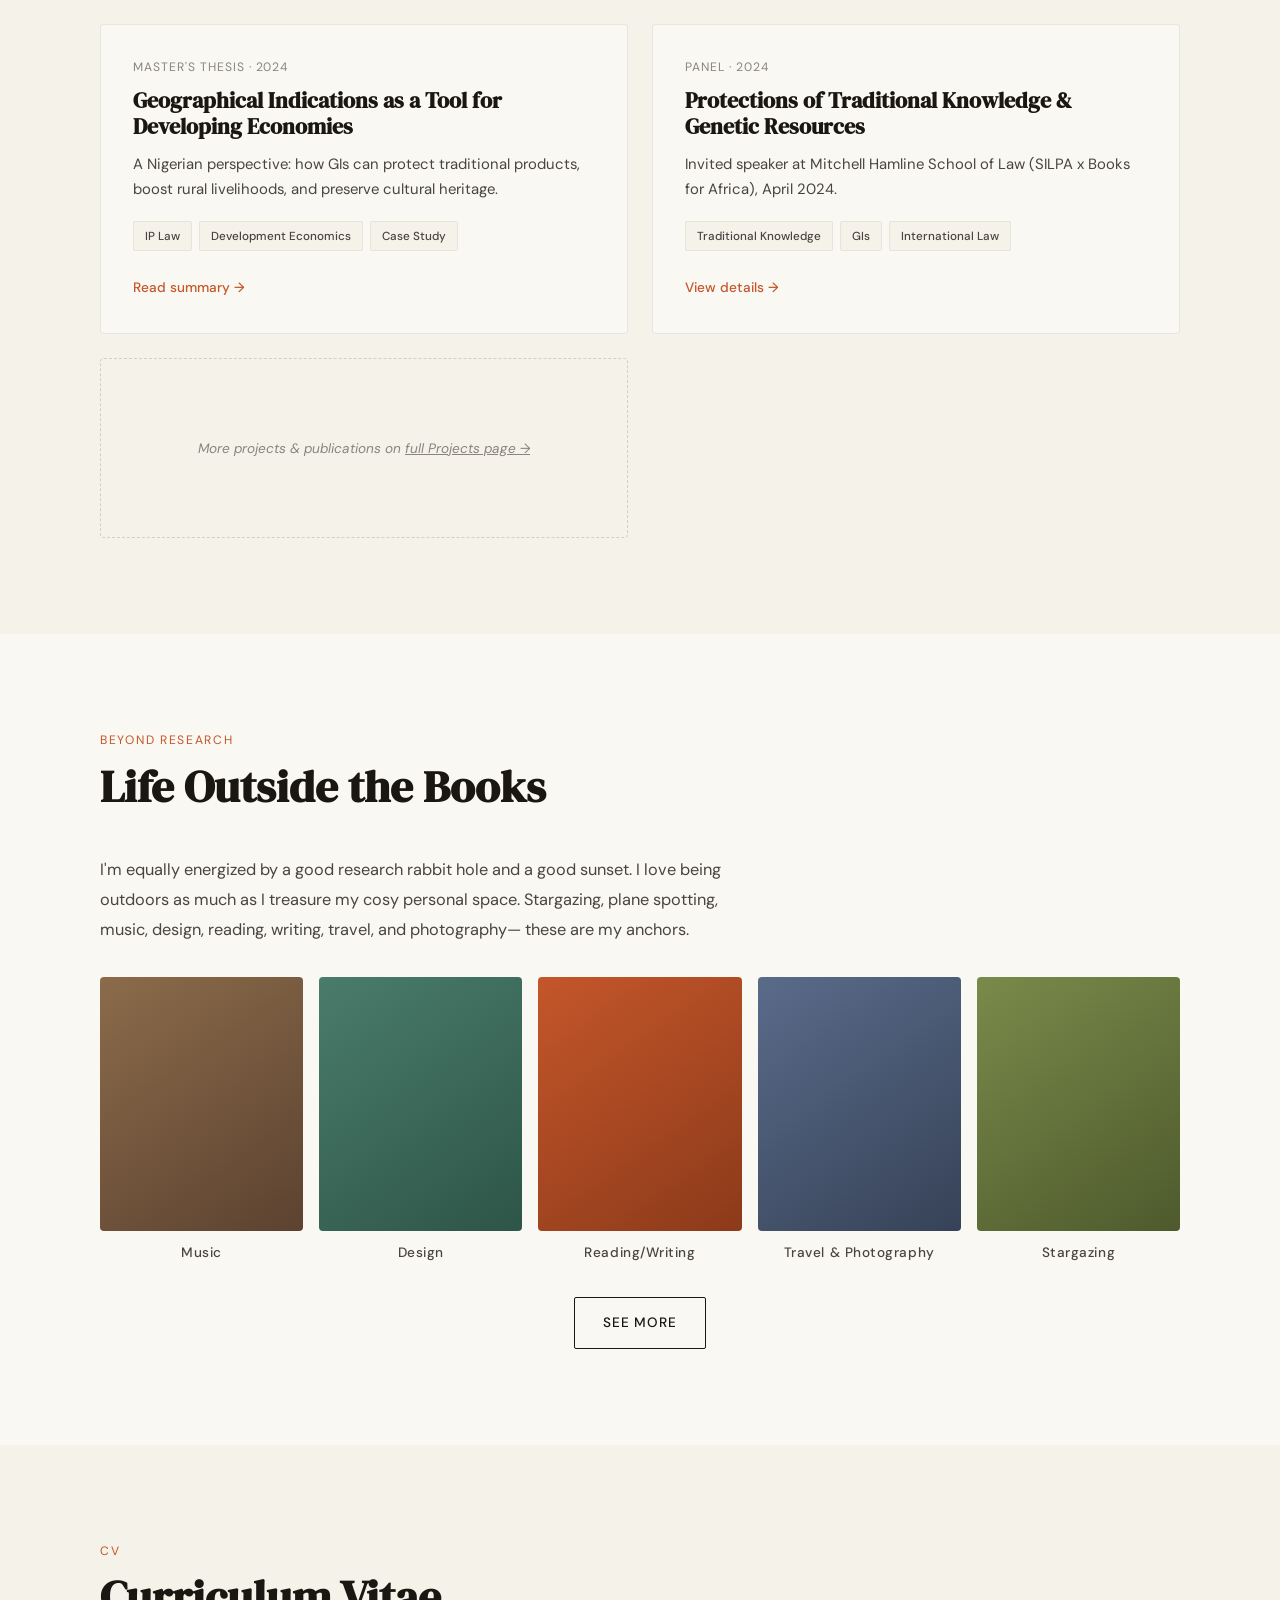
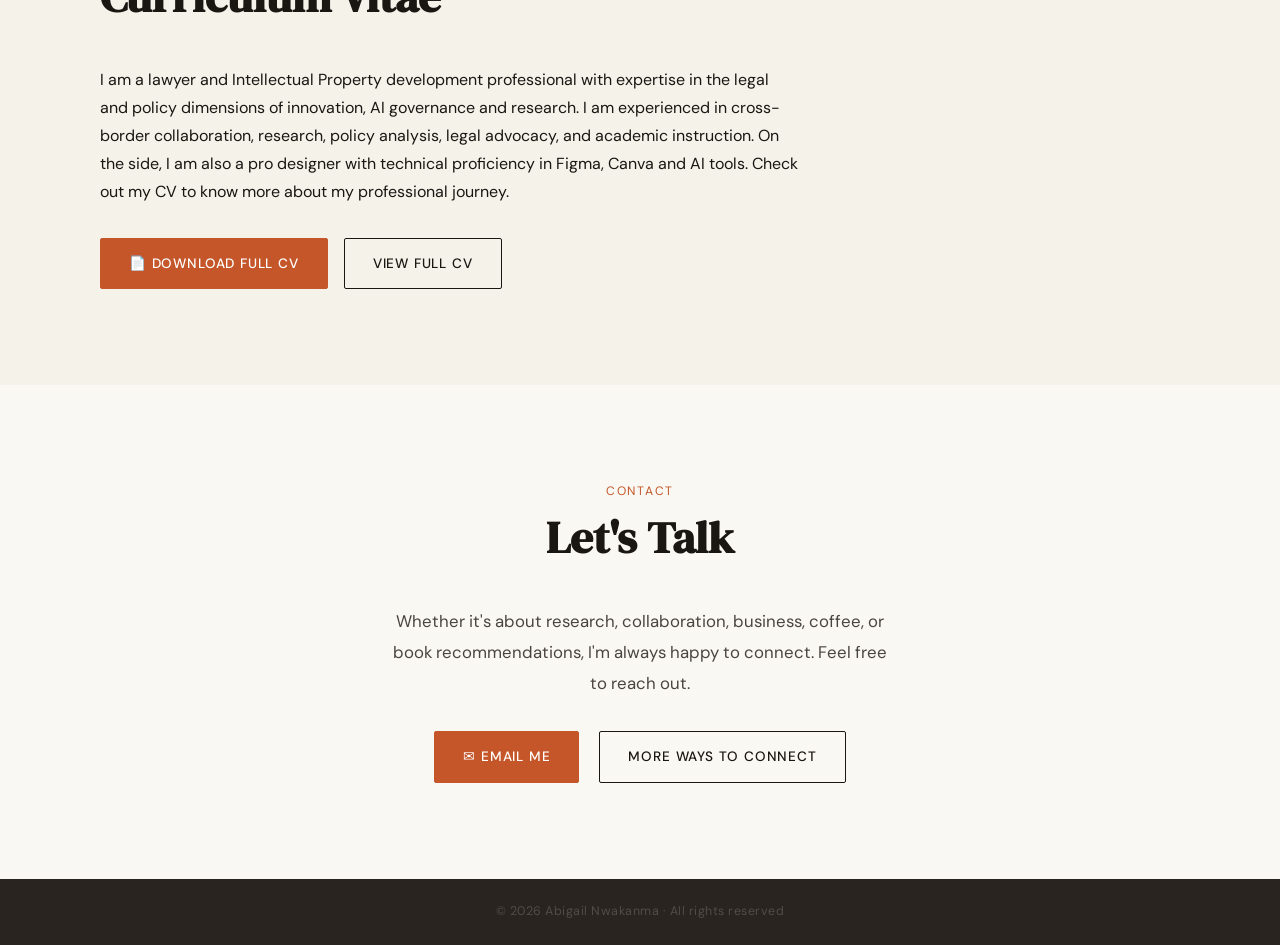
==== commit 64a41386: "Update index.html" ====
--- a/index.html
+++ b/index.html
@@ -199,26 +199,42 @@
         Stargazing, plane spotting, music, design, reading, writing, travel, and photography— 
         these are my anchors.
       </p>
+  </p>
       <div class="interests-grid" style="margin-top: 32px;">
-        <a href="interests.html" class="interest-card">
-          <div class="interest-img" style="background: linear-gradient(145deg,#8B6B4A,#5C4230);"><span class="interest-emoji">🎵</span></div>
+        <a href="interests.html#music" class="interest-card">
+          <div class="interest-img" style="background: linear-gradient(145deg,#8B6B4A,#5C4230);">
+            <img src="images/music.jpg" alt="Music" onerror="this.style.display='none'" />
+            <span class="interest-emoji">🎵</span>
+          </div>
           <span class="interest-label">Music</span>
         </a>
-        <a href="interests.html" class="interest-card">
-          <div class="interest-img" style="background: linear-gradient(145deg,#4A7C6B,#2D5548);"><span class="interest-emoji">🎨</span></div>
+        <a href="interests.html#design" class="interest-card">
+          <div class="interest-img" style="background: linear-gradient(145deg,#4A7C6B,#2D5548);">
+            <img src="images/design.jpg" alt="Design" onerror="this.style.display='none'" />
+            <span class="interest-emoji">🎨</span>
+          </div>
           <span class="interest-label">Design</span>
         </a>
-        <a href="interests.html" class="interest-card">
-          <div class="interest-img" style="background: linear-gradient(145deg,#C4562A,#8C3A1A);"><span class="interest-emoji">📚</span></div>
+        <a href="interests.html#reading" class="interest-card">
+          <div class="interest-img" style="background: linear-gradient(145deg,#C4562A,#8C3A1A);">
+            <img src="images/reading.jpg" alt="Reading and Writing" onerror="this.style.display='none'" />
+            <span class="interest-emoji">📚</span>
+          </div>
           <span class="interest-label">Reading/Writing</span>
         </a>
-        <a href="interests.html" class="interest-card">
-          <div class="interest-img" style="background: linear-gradient(145deg,#C4562A,#8C3A1A);"><span class="interest-emoji">📚</span></div>
-          <span class="interest-label">Reading/Writing</span>
-        </a>
-        <a href="interests.html" class="interest-card">
-          <div class="interest-img" style="background: linear-gradient(145deg,#5A6B8A,#364257);"><span class="interest-emoji">✈️</span></div>
-          <span class="interest-label">Travel &amp; Photography</span>
+        <a href="interests.html#travel" class="interest-card">
+          <div class="interest-img" style="background: linear-gradient(145deg,#5A6B8A,#364257);">
+            <img src="images/travel.jpg" alt="Travel and Photography" onerror="this.style.display='none'" />
+            <span class="interest-emoji">✈️</span>
+          </div>
+          <span class="interest-label">Travel & Photography</span>
+        </a>
+        <a href="interests.html#stargazing" class="interest-card">
+          <div class="interest-img" style="background: linear-gradient(145deg,#7A8A4A,#4E5A2D);">
+            <img src="images/stargazing.jpg" alt="Stargazing" onerror="this.style.display='none'" />
+            <span class="interest-emoji">✨</span>
+          </div>
+          <span class="interest-label">Stargazing</span>
         </a>
       </div>
       <div style="text-align: center; margin-top: 32px;">
